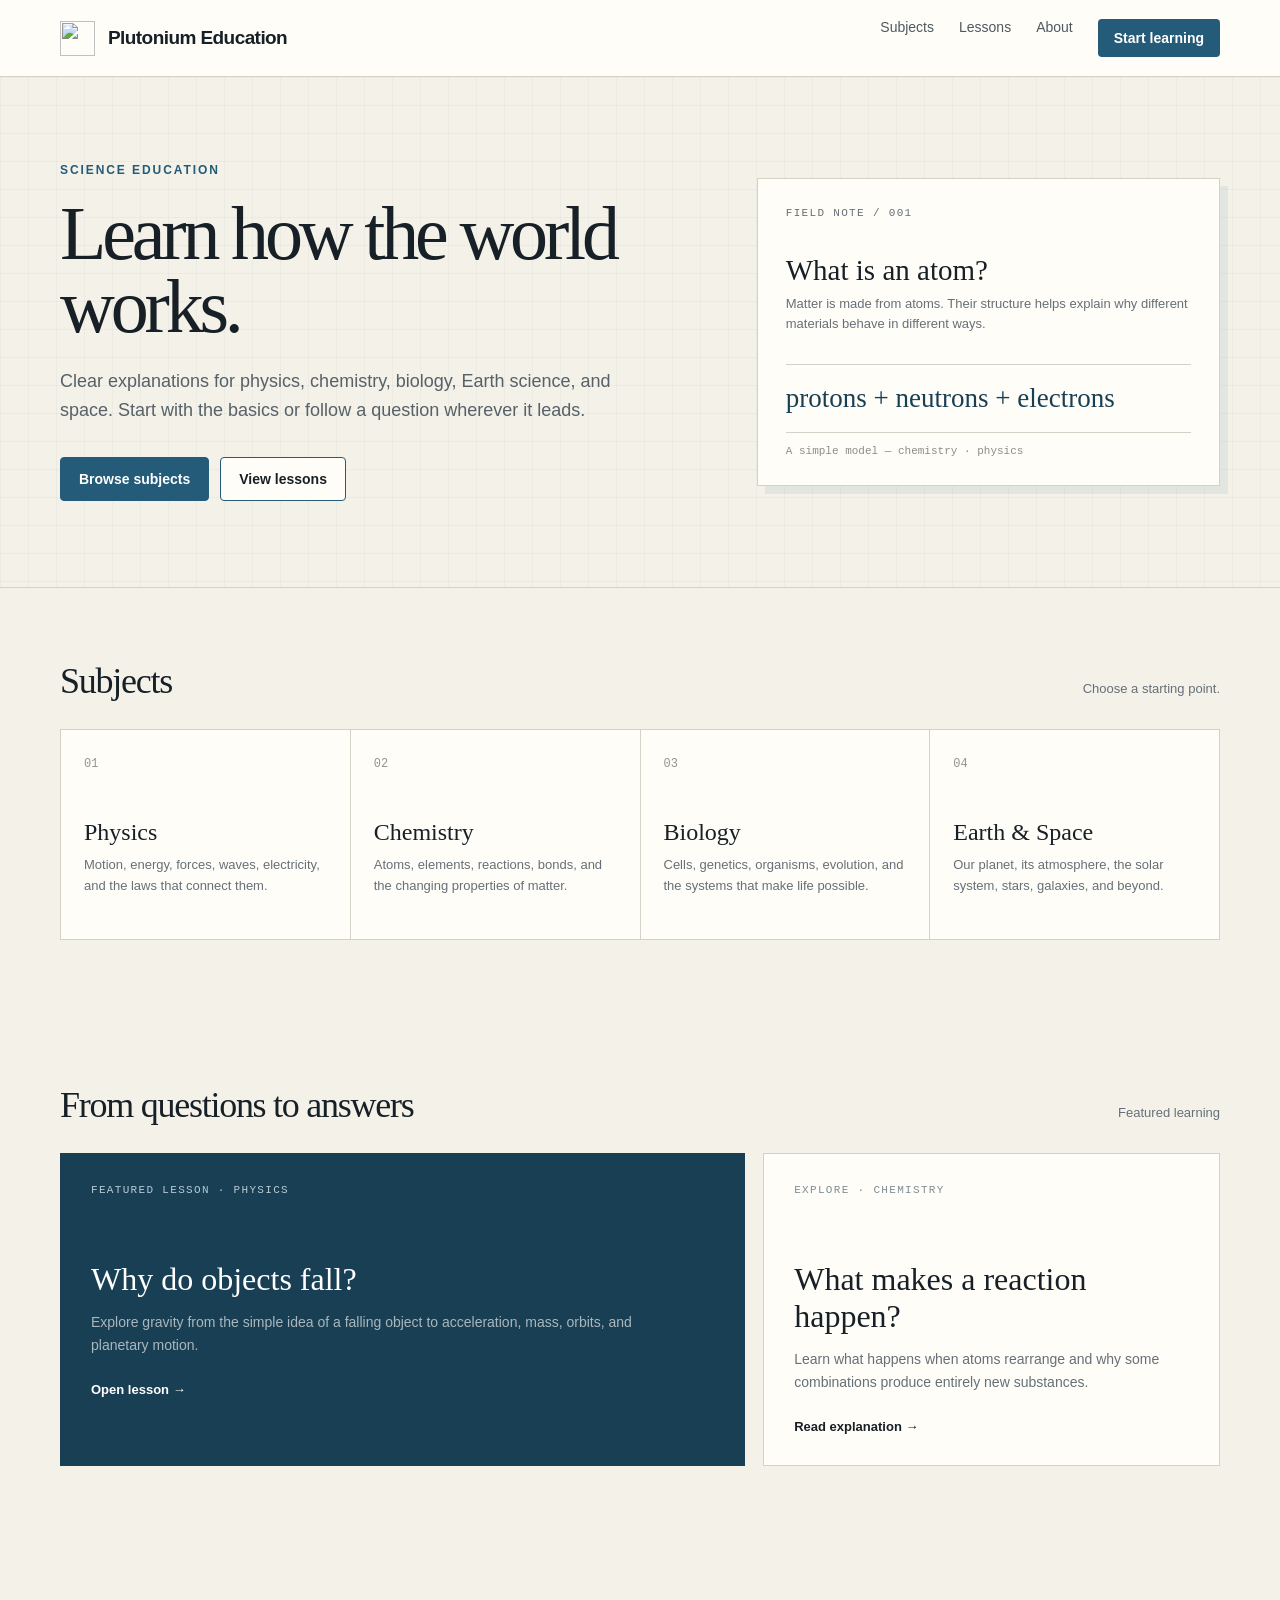
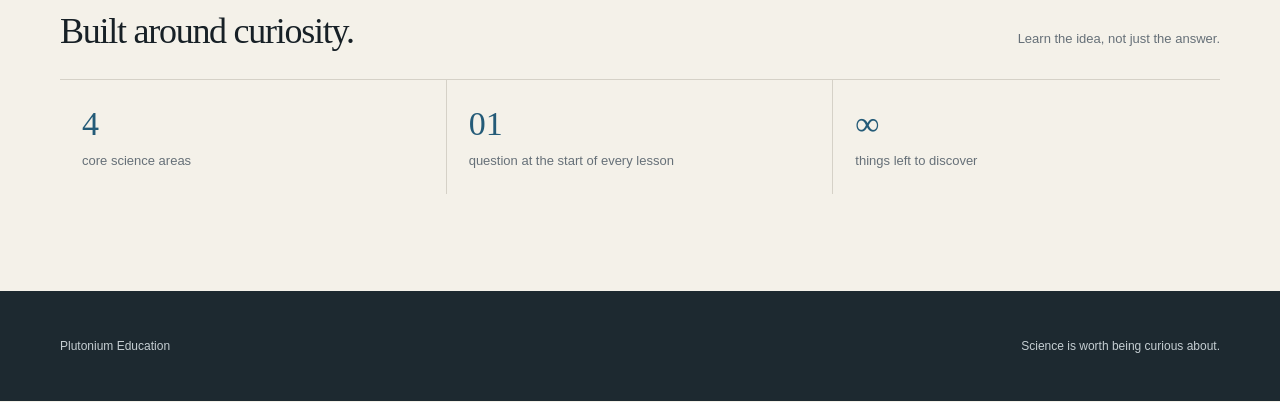
==== index.html @ 01892b34 "Update index.html" ====
<!doctype html>
<!-- PLUTONIUM EDUCATION!-->
<html lang="en">
<head>
<meta charset="utf-8">
<meta name="viewport" content="width=device-width,initial-scale=1">
<title>Plutonium Education</title>
<style>
  :root{
    --paper:#f4f1e9;
    --ink:#172026;
    --muted:#667078;
    --blue:#245b78;
    --blue-dark:#193f55;
    --line:#d5d1c7;
    --white:#fffdf8;
    --yellow:#e7c85d;
  }

  *{box-sizing:border-box}
  html{scroll-behavior:smooth}
  body{
    margin:0;
    color:var(--ink);
    background:var(--paper);
    font-family:Arial,Helvetica,sans-serif;
  }

  a{color:inherit;text-decoration:none}

  .wrap{width:min(1160px,calc(100% - 48px));margin:auto}

  header{
    background:var(--white);
    border-bottom:1px solid var(--line);
  }

  .top{
    min-height:76px;
    display:flex;
    align-items:center;
    justify-content:space-between;
    gap:30px;
  }

  .brand{
    display:flex;
    align-items:center;
    gap:13px;
    font-weight:800;
    letter-spacing:-.03em;
    font-size:19px;
  }

  .brand-symbol{
    width:35px;
    height:35px;
    object-fit:contain;
    display:block;
  }

  nav{display:flex;gap:25px;font-size:14px;color:#4e5960}
  nav a:hover{color:var(--blue)}

  .start{
    background:var(--blue);
    color:white;
    padding:11px 16px;
    border-radius:4px;
    font-weight:700;
  }

  .hero{
    border-bottom:1px solid var(--line);
    background:
      linear-gradient(rgba(36,91,120,.045) 1px,transparent 1px),
      linear-gradient(90deg,rgba(36,91,120,.045) 1px,transparent 1px),
      var(--paper);
    background-size:28px 28px;
  }

  .hero-inner{
    min-height:510px;
    display:grid;
    grid-template-columns:1.15fr .85fr;
    align-items:center;
    gap:70px;
  }

  .kicker{
    color:var(--blue);
    font-size:12px;
    font-weight:800;
    letter-spacing:.16em;
    text-transform:uppercase;
    margin-bottom:20px;
  }

  h1{
    margin:0;
    max-width:700px;
    font-family:Georgia,"Times New Roman",serif;
    font-size:clamp(48px,6vw,76px);
    line-height:.96;
    letter-spacing:-.055em;
    font-weight:500;
  }

  .hero-copy{
    margin:24px 0 0;
    max-width:600px;
    color:#566168;
    font-size:18px;
    line-height:1.65;
  }

  .hero-links{display:flex;gap:11px;margin-top:31px;flex-wrap:wrap}

  .btn{
    display:inline-block;
    padding:13px 18px;
    border:1px solid var(--blue);
    border-radius:4px;
    font-size:14px;
    font-weight:700;
  }

  .btn.primary{background:var(--blue);color:#fff}
  .btn.secondary{background:var(--white)}

  .diagram{
    background:var(--white);
    border:1px solid var(--line);
    padding:28px;
    position:relative;
    box-shadow:8px 8px 0 rgba(36,91,120,.08);
  }

  .diagram-label{
    color:var(--muted);
    font:11px monospace;
    text-transform:uppercase;
    letter-spacing:.12em;
  }

  .diagram h2{
    font-family:Georgia,"Times New Roman",serif;
    font-size:29px;
    font-weight:500;
    margin:35px 0 7px;
  }

  .diagram p{color:var(--muted);font-size:13px;line-height:1.55;margin:0}

  .formula{
    margin-top:30px;
    padding:18px 0;
    border-top:1px solid var(--line);
    border-bottom:1px solid var(--line);
    font-family:Georgia,serif;
    font-size:27px;
    color:var(--blue-dark);
  }

  .caption{
    margin-top:12px;
    color:#8a8d89;
    font:11px monospace;
  }

  section{padding:72px 0}

  .section-title{
    display:flex;
    justify-content:space-between;
    align-items:baseline;
    gap:25px;
    margin-bottom:27px;
  }

  h2.section-heading{
    margin:0;
    font-family:Georgia,"Times New Roman",serif;
    font-size:36px;
    font-weight:500;
    letter-spacing:-.035em;
  }

  .section-note{color:var(--muted);font-size:13px}

  .subjects{
    display:grid;
    grid-template-columns:repeat(4,1fr);
    border-top:1px solid var(--line);
    border-left:1px solid var(--line);
  }

  .subject{
    min-height:210px;
    padding:23px;
    background:var(--white);
    border-right:1px solid var(--line);
    border-bottom:1px solid var(--line);
    transition:background .15s,transform .15s;
  }

  .subject:hover{
    background:#fff;
    transform:translateY(-2px);
  }

  .number{
    color:#92958e;
    font:12px monospace;
  }

  .subject h3{
    margin:48px 0 9px;
    font-family:Georgia,"Times New Roman",serif;
    font-size:24px;
    font-weight:500;
  }

  .subject p{
    margin:0;
    color:var(--muted);
    font-size:13px;
    line-height:1.6;
  }

  .lesson-grid{
    display:grid;
    grid-template-columns:1.5fr 1fr;
    gap:18px;
  }

  .lesson{
    min-height:300px;
    padding:30px;
    border:1px solid var(--line);
    background:var(--white);
  }

  .lesson.featured{
    color:white;
    background:var(--blue-dark);
    border-color:var(--blue-dark);
  }

  .lesson .label{
    font:11px monospace;
    text-transform:uppercase;
    letter-spacing:.12em;
    color:#7f8c93;
  }

  .featured .label{color:#b7cbd5}

  .lesson h3{
    margin:65px 0 13px;
    font-family:Georgia,"Times New Roman",serif;
    font-size:32px;
    font-weight:500;
  }

  .lesson p{
    max-width:570px;
    margin:0;
    line-height:1.65;
    font-size:14px;
    color:#aab7bd;
  }

  .lesson:not(.featured) p{color:var(--muted)}

  .arrow{
    display:inline-block;
    margin-top:25px;
    font-size:13px;
    font-weight:700;
  }

  .facts{
    display:grid;
    grid-template-columns:repeat(3,1fr);
    border-top:1px solid var(--line);
  }

  .fact{
    padding:25px 22px;
    border-right:1px solid var(--line);
  }

  .fact:last-child{border-right:0}

  .fact strong{
    display:block;
    font-family:Georgia,serif;
    font-size:34px;
    font-weight:500;
    color:var(--blue);
    margin-bottom:8px;
  }

  .fact span{color:var(--muted);font-size:13px}

  footer{
    margin-top:25px;
    background:#1d2930;
    color:#c5ced2;
  }

  .footer{
    min-height:110px;
    display:flex;
    align-items:center;
    justify-content:space-between;
    gap:25px;
    font-size:12px;
  }

  @media(max-width:850px){
    .hero-inner,.lesson-grid{grid-template-columns:1fr}
    .hero-inner{padding:65px 0}
    .subjects{grid-template-columns:repeat(2,1fr)}
    .diagram{max-width:600px}
  }

  @media(max-width:580px){
    .wrap{width:min(100% - 28px,1160px)}
    nav{display:none}
    h1{font-size:48px}
    .subjects{grid-template-columns:1fr}
    .facts{grid-template-columns:1fr}
    .fact{border-right:0;border-bottom:1px solid var(--line)}
    .fact:last-child{border-bottom:0}
    section{padding:55px 0}
    .section-title{display:block}
    .section-note{display:block;margin-top:8px}
  }
</style>
</head>

<body>
<header>
  <div class="wrap top">
    <a class="brand" href="#">
      <img class="brand-symbol" src="/img/favicon.png" alt="">
      <span>Plutonium Education</span>
    </a>
    <nav>
      <a href="#subjects">Subjects</a>
      <a href="#lessons">Lessons</a>
      <a href="#about">About</a>
      <a class="start" href="#subjects">Start learning</a>
    </nav>
  </div>
</header>

<main>
  <div class="hero">
    <div class="wrap hero-inner">
      <div>
        <div class="kicker">Science education</div>
        <h1>Learn how the world works.</h1>
        <p class="hero-copy">
          Clear explanations for physics, chemistry, biology, Earth science,
          and space. Start with the basics or follow a question wherever it leads.
        </p>
        <div class="hero-links">
          <a class="btn primary" href="#subjects">Browse subjects</a>
          <a class="btn secondary" href="#lessons">View lessons</a>
        </div>
      </div>

      <aside class="diagram">
        <div class="diagram-label">Field note / 001</div>
        <h2>What is an atom?</h2>
        <p>
          Matter is made from atoms. Their structure helps explain why
          different materials behave in different ways.
        </p>
        <div class="formula">protons + neutrons + electrons</div>
        <div class="caption">A simple model — chemistry · physics</div>
      </aside>
    </div>
  </div>

  <section id="subjects">
    <div class="wrap">
      <div class="section-title">
        <h2 class="section-heading">Subjects</h2>
        <span class="section-note">Choose a starting point.</span>
      </div>

      <div class="subjects">
        <a class="subject" href="#">
          <span class="number">01</span>
          <h3>Physics</h3>
          <p>Motion, energy, forces, waves, electricity, and the laws that connect them.</p>
        </a>
        <a class="subject" href="#">
          <span class="number">02</span>
          <h3>Chemistry</h3>
          <p>Atoms, elements, reactions, bonds, and the changing properties of matter.</p>
        </a>
        <a class="subject" href="#">
          <span class="number">03</span>
          <h3>Biology</h3>
          <p>Cells, genetics, organisms, evolution, and the systems that make life possible.</p>
        </a>
        <a class="subject" href="#">
          <span class="number">04</span>
          <h3>Earth & Space</h3>
          <p>Our planet, its atmosphere, the solar system, stars, galaxies, and beyond.</p>
        </a>
      </div>
    </div>
  </section>

  <section id="lessons">
    <div class="wrap">
      <div class="section-title">
        <h2 class="section-heading">From questions to answers</h2>
        <span class="section-note">Featured learning</span>
      </div>

      <div class="lesson-grid">
        <article class="lesson featured">
          <div class="label">Featured lesson · Physics</div>
          <h3>Why do objects fall?</h3>
          <p>
            Explore gravity from the simple idea of a falling object
            to acceleration, mass, orbits, and planetary motion.
          </p>
          <span class="arrow">Open lesson →</span>
        </article>

        <article class="lesson">
          <div class="label">Explore · Chemistry</div>
          <h3>What makes a reaction happen?</h3>
          <p>
            Learn what happens when atoms rearrange and why some
            combinations produce entirely new substances.
          </p>
          <span class="arrow">Read explanation →</span>
        </article>
      </div>
    </div>
  </section>

  <section id="about">
    <div class="wrap">
      <div class="section-title">
        <h2 class="section-heading">Built around curiosity.</h2>
        <span class="section-note">Learn the idea, not just the answer.</span>
      </div>

      <div class="facts">
        <div class="fact"><strong>4</strong><span>core science areas</span></div>
        <div class="fact"><strong>01</strong><span>question at the start of every lesson</span></div>
        <div class="fact"><strong>∞</strong><span>things left to discover</span></div>
      </div>
    </div>
  </section>
</main>

<footer>
  <div class="wrap footer">
    <span>Plutonium Education</span>
    <span>Science is worth being curious about.</span>
  </div>
</footer>
</body>
</html>
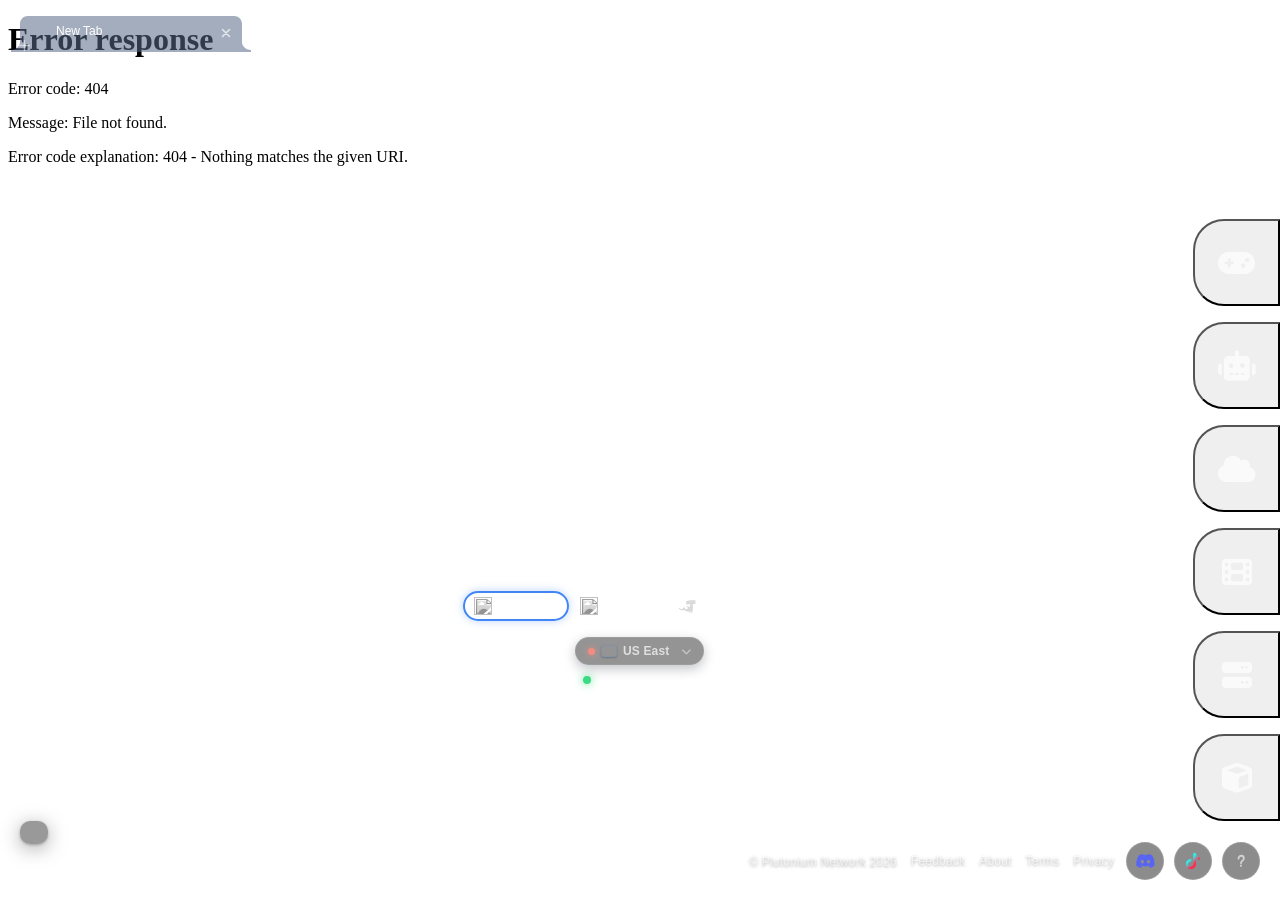
==== commit a559f1dc: "a" ====
--- a/index.html
+++ b/index.html
@@ -1,475 +1,467 @@
-<!doctype html>
-<!-- PLUTONIUM EDUCATION!-->
+<!DOCTYPE html>
 <html lang="en">
 <head>
+<meta name="plu-build" content="9">
+<meta name="plu-presence" content="https://admin.plutoniumnet.work">
 <meta charset="utf-8">
-<meta name="viewport" content="width=device-width,initial-scale=1">
-<title>Plutonium Education</title>
-<style>
-  :root{
-    --paper:#f4f1e9;
-    --ink:#172026;
-    --muted:#667078;
-    --blue:#245b78;
-    --blue-dark:#193f55;
-    --line:#d5d1c7;
-    --white:#fffdf8;
-    --yellow:#e7c85d;
-  }
-
-  *{box-sizing:border-box}
-  html{scroll-behavior:smooth}
-  body{
-    margin:0;
-    color:var(--ink);
-    background:var(--paper);
-    font-family:Arial,Helvetica,sans-serif;
-  }
-
-  a{color:inherit;text-decoration:none}
-
-  .wrap{width:min(1160px,calc(100% - 48px));margin:auto}
-
-  header{
-    background:var(--white);
-    border-bottom:1px solid var(--line);
-  }
-
-  .top{
-    min-height:76px;
-    display:flex;
-    align-items:center;
-    justify-content:space-between;
-    gap:30px;
-  }
-
-  .brand{
-    display:flex;
-    align-items:center;
-    gap:13px;
-    font-weight:800;
-    letter-spacing:-.03em;
-    font-size:19px;
-  }
-
-  .brand-symbol{
-    width:35px;
-    height:35px;
-    object-fit:contain;
-    display:block;
-  }
-
-  nav{display:flex;gap:25px;font-size:14px;color:#4e5960}
-  nav a:hover{color:var(--blue)}
-
-  .start{
-    background:var(--blue);
-    color:white;
-    padding:11px 16px;
-    border-radius:4px;
-    font-weight:700;
-  }
-
-  .hero{
-    border-bottom:1px solid var(--line);
-    background:
-      linear-gradient(rgba(36,91,120,.045) 1px,transparent 1px),
-      linear-gradient(90deg,rgba(36,91,120,.045) 1px,transparent 1px),
-      var(--paper);
-    background-size:28px 28px;
-  }
-
-  .hero-inner{
-    min-height:510px;
-    display:grid;
-    grid-template-columns:1.15fr .85fr;
-    align-items:center;
-    gap:70px;
-  }
-
-  .kicker{
-    color:var(--blue);
-    font-size:12px;
-    font-weight:800;
-    letter-spacing:.16em;
-    text-transform:uppercase;
-    margin-bottom:20px;
-  }
-
-  h1{
-    margin:0;
-    max-width:700px;
-    font-family:Georgia,"Times New Roman",serif;
-    font-size:clamp(48px,6vw,76px);
-    line-height:.96;
-    letter-spacing:-.055em;
-    font-weight:500;
-  }
-
-  .hero-copy{
-    margin:24px 0 0;
-    max-width:600px;
-    color:#566168;
-    font-size:18px;
-    line-height:1.65;
-  }
-
-  .hero-links{display:flex;gap:11px;margin-top:31px;flex-wrap:wrap}
-
-  .btn{
-    display:inline-block;
-    padding:13px 18px;
-    border:1px solid var(--blue);
-    border-radius:4px;
-    font-size:14px;
-    font-weight:700;
-  }
-
-  .btn.primary{background:var(--blue);color:#fff}
-  .btn.secondary{background:var(--white)}
-
-  .diagram{
-    background:var(--white);
-    border:1px solid var(--line);
-    padding:28px;
-    position:relative;
-    box-shadow:8px 8px 0 rgba(36,91,120,.08);
-  }
-
-  .diagram-label{
-    color:var(--muted);
-    font:11px monospace;
-    text-transform:uppercase;
-    letter-spacing:.12em;
-  }
-
-  .diagram h2{
-    font-family:Georgia,"Times New Roman",serif;
-    font-size:29px;
-    font-weight:500;
-    margin:35px 0 7px;
-  }
-
-  .diagram p{color:var(--muted);font-size:13px;line-height:1.55;margin:0}
-
-  .formula{
-    margin-top:30px;
-    padding:18px 0;
-    border-top:1px solid var(--line);
-    border-bottom:1px solid var(--line);
-    font-family:Georgia,serif;
-    font-size:27px;
-    color:var(--blue-dark);
-  }
-
-  .caption{
-    margin-top:12px;
-    color:#8a8d89;
-    font:11px monospace;
-  }
-
-  section{padding:72px 0}
-
-  .section-title{
-    display:flex;
-    justify-content:space-between;
-    align-items:baseline;
-    gap:25px;
-    margin-bottom:27px;
-  }
-
-  h2.section-heading{
-    margin:0;
-    font-family:Georgia,"Times New Roman",serif;
-    font-size:36px;
-    font-weight:500;
-    letter-spacing:-.035em;
-  }
-
-  .section-note{color:var(--muted);font-size:13px}
-
-  .subjects{
-    display:grid;
-    grid-template-columns:repeat(4,1fr);
-    border-top:1px solid var(--line);
-    border-left:1px solid var(--line);
-  }
-
-  .subject{
-    min-height:210px;
-    padding:23px;
-    background:var(--white);
-    border-right:1px solid var(--line);
-    border-bottom:1px solid var(--line);
-    transition:background .15s,transform .15s;
-  }
-
-  .subject:hover{
-    background:#fff;
-    transform:translateY(-2px);
-  }
-
-  .number{
-    color:#92958e;
-    font:12px monospace;
-  }
-
-  .subject h3{
-    margin:48px 0 9px;
-    font-family:Georgia,"Times New Roman",serif;
-    font-size:24px;
-    font-weight:500;
-  }
-
-  .subject p{
-    margin:0;
-    color:var(--muted);
-    font-size:13px;
-    line-height:1.6;
-  }
-
-  .lesson-grid{
-    display:grid;
-    grid-template-columns:1.5fr 1fr;
-    gap:18px;
-  }
-
-  .lesson{
-    min-height:300px;
-    padding:30px;
-    border:1px solid var(--line);
-    background:var(--white);
-  }
-
-  .lesson.featured{
-    color:white;
-    background:var(--blue-dark);
-    border-color:var(--blue-dark);
-  }
-
-  .lesson .label{
-    font:11px monospace;
-    text-transform:uppercase;
-    letter-spacing:.12em;
-    color:#7f8c93;
-  }
-
-  .featured .label{color:#b7cbd5}
-
-  .lesson h3{
-    margin:65px 0 13px;
-    font-family:Georgia,"Times New Roman",serif;
-    font-size:32px;
-    font-weight:500;
-  }
-
-  .lesson p{
-    max-width:570px;
-    margin:0;
-    line-height:1.65;
-    font-size:14px;
-    color:#aab7bd;
-  }
-
-  .lesson:not(.featured) p{color:var(--muted)}
-
-  .arrow{
-    display:inline-block;
-    margin-top:25px;
-    font-size:13px;
-    font-weight:700;
-  }
-
-  .facts{
-    display:grid;
-    grid-template-columns:repeat(3,1fr);
-    border-top:1px solid var(--line);
-  }
-
-  .fact{
-    padding:25px 22px;
-    border-right:1px solid var(--line);
-  }
-
-  .fact:last-child{border-right:0}
-
-  .fact strong{
-    display:block;
-    font-family:Georgia,serif;
-    font-size:34px;
-    font-weight:500;
-    color:var(--blue);
-    margin-bottom:8px;
-  }
-
-  .fact span{color:var(--muted);font-size:13px}
-
-  footer{
-    margin-top:25px;
-    background:#1d2930;
-    color:#c5ced2;
-  }
-
-  .footer{
-    min-height:110px;
-    display:flex;
-    align-items:center;
-    justify-content:space-between;
-    gap:25px;
-    font-size:12px;
-  }
-
-  @media(max-width:850px){
-    .hero-inner,.lesson-grid{grid-template-columns:1fr}
-    .hero-inner{padding:65px 0}
-    .subjects{grid-template-columns:repeat(2,1fr)}
-    .diagram{max-width:600px}
-  }
-
-  @media(max-width:580px){
-    .wrap{width:min(100% - 28px,1160px)}
-    nav{display:none}
-    h1{font-size:48px}
-    .subjects{grid-template-columns:1fr}
-    .facts{grid-template-columns:1fr}
-    .fact{border-right:0;border-bottom:1px solid var(--line)}
-    .fact:last-child{border-bottom:0}
-    section{padding:55px 0}
-    .section-title{display:block}
-    .section-note{display:block;margin-top:8px}
-  }
-</style>
+<meta name="viewport" content="width=device-width, initial-scale=1, viewport-fit=cover">
+<title>Plutonium Network</title>
+<meta name="description" content="Plutonium Network: a full browser-style web platform with a built-in secure browsing, games, cloud gaming, streaming, VMs and the Stelena AI assistant.">
+<meta name="theme-color" content="#e8175d">
+<meta name="mobile-web-app-capable" content="yes">
+<meta name="apple-mobile-web-app-capable" content="yes">
+<meta name="apple-mobile-web-app-status-bar-style" content="black-translucent">
+<meta name="apple-mobile-web-app-title" content="Plutonium">
+<link rel="manifest" href="/manifest.json">
+<meta property="og:title" content="Plutonium Network">
+<meta property="og:type" content="website">
+<meta property="og:url" content="https://plutoniumnet.work/">
+<meta property="og:description" content="A full browser-style web platform: built-in secure browsing, games, cloud gaming, streaming, VMs and Stelena AI, all in one place.">
+<meta property="og:image" content="https://plutoniumnet.work/img/brand-logo.png">
+<meta property="og:image:width" content="1024">
+<meta property="og:image:height" content="1024">
+<meta property="og:image:alt" content="Plutonium Network logo">
+<meta property="og:site_name" content="Plutonium Network">
+<meta name="twitter:card" content="summary_large_image">
+<meta name="twitter:title" content="Plutonium Network">
+<meta name="twitter:description" content="A full browser-style web platform: built-in secure browsing, games, cloud gaming, streaming, VMs and Stelena AI, all in one place.">
+<meta name="twitter:image" content="https://plutoniumnet.work/img/brand-logo.png">
+<link rel="preconnect" href="https://cdnjs.cloudflare.com" crossorigin>
+<link rel="preconnect" href="https://unpkg.com" crossorigin>
+<link rel="preconnect" href="https://accounting.cdn.plutoniumnet.work" crossorigin>
+<link rel="preconnect" href="https://wisp-us-east.plutoniumnet.work" crossorigin>
+<link rel="preconnect" href="https://wisp-us-west.plutoniumnet.work" crossorigin>
+<link rel="preconnect" href="https://wisp-europe.plutoniumnet.work" crossorigin>
+<link rel="preconnect" href="https://wisp-asia.plutoniumnet.work" crossorigin>
+<link rel="stylesheet" href="https://cdnjs.cloudflare.com/ajax/libs/font-awesome/6.5.0/css/all.min.css">
+<link rel="shortcut icon" id="app-favicon" href="img/favicon.png" type="image/x-icon">
+<link rel="apple-touch-icon" href="/img/apple-touch-icon.png">
+<link rel="stylesheet" href="css/style.css?v=51">
+<link rel="stylesheet" href="css/option-wheel.css?v=2">
+<link rel="stylesheet" href="css/glass.css?v=3">
+<link rel="stylesheet" href="css/plu-tokens.css">
+<link rel="stylesheet" href="css/workspace.css">
+<link rel="stylesheet" href="css/history.css?v=3">
+<link rel="stylesheet" href="css/mobile.css?v=1">
+<script src="https://cdnjs.cloudflare.com/ajax/libs/marked/9.1.6/marked.min.js"></script>
+<script src="js/pwa.js" defer></script>
+<script src="js/global-config.js"></script>
+<script src="js/mobile-mode.js?v=1"></script>
+<script src="js/version.js?v=9" defer></script>
 </head>
-
 <body>
-<header>
-  <div class="wrap top">
-    <a class="brand" href="#">
-      <img class="brand-symbol" src="/img/favicon.png" alt="">
-      <span>Plutonium Education</span>
-    </a>
-    <nav>
-      <a href="#subjects">Subjects</a>
-      <a href="#lessons">Lessons</a>
-      <a href="#about">About</a>
-      <a class="start" href="#subjects">Start learning</a>
-    </nav>
-  </div>
-</header>
-
-<main>
-  <div class="hero">
-    <div class="wrap hero-inner">
-      <div>
-        <div class="kicker">Science education</div>
-        <h1>Learn how the world works.</h1>
-        <p class="hero-copy">
-          Clear explanations for physics, chemistry, biology, Earth science,
-          and space. Start with the basics or follow a question wherever it leads.
-        </p>
-        <div class="hero-links">
-          <a class="btn primary" href="#subjects">Browse subjects</a>
-          <a class="btn secondary" href="#lessons">View lessons</a>
-        </div>
-      </div>
-
-      <aside class="diagram">
-        <div class="diagram-label">Field note / 001</div>
-        <h2>What is an atom?</h2>
-        <p>
-          Matter is made from atoms. Their structure helps explain why
-          different materials behave in different ways.
-        </p>
-        <div class="formula">protons + neutrons + electrons</div>
-        <div class="caption">A simple model — chemistry · physics</div>
-      </aside>
-    </div>
-  </div>
-
-  <section id="subjects">
-    <div class="wrap">
-      <div class="section-title">
-        <h2 class="section-heading">Subjects</h2>
-        <span class="section-note">Choose a starting point.</span>
-      </div>
-
-      <div class="subjects">
-        <a class="subject" href="#">
-          <span class="number">01</span>
-          <h3>Physics</h3>
-          <p>Motion, energy, forces, waves, electricity, and the laws that connect them.</p>
-        </a>
-        <a class="subject" href="#">
-          <span class="number">02</span>
-          <h3>Chemistry</h3>
-          <p>Atoms, elements, reactions, bonds, and the changing properties of matter.</p>
-        </a>
-        <a class="subject" href="#">
-          <span class="number">03</span>
-          <h3>Biology</h3>
-          <p>Cells, genetics, organisms, evolution, and the systems that make life possible.</p>
-        </a>
-        <a class="subject" href="#">
-          <span class="number">04</span>
-          <h3>Earth & Space</h3>
-          <p>Our planet, its atmosphere, the solar system, stars, galaxies, and beyond.</p>
-        </a>
-      </div>
-    </div>
-  </section>
-
-  <section id="lessons">
-    <div class="wrap">
-      <div class="section-title">
-        <h2 class="section-heading">From questions to answers</h2>
-        <span class="section-note">Featured learning</span>
-      </div>
-
-      <div class="lesson-grid">
-        <article class="lesson featured">
-          <div class="label">Featured lesson · Physics</div>
-          <h3>Why do objects fall?</h3>
-          <p>
-            Explore gravity from the simple idea of a falling object
-            to acceleration, mass, orbits, and planetary motion.
-          </p>
-          <span class="arrow">Open lesson →</span>
-        </article>
-
-        <article class="lesson">
-          <div class="label">Explore · Chemistry</div>
-          <h3>What makes a reaction happen?</h3>
-          <p>
-            Learn what happens when atoms rearrange and why some
-            combinations produce entirely new substances.
-          </p>
-          <span class="arrow">Read explanation →</span>
-        </article>
-      </div>
-    </div>
-  </section>
-
-  <section id="about">
-    <div class="wrap">
-      <div class="section-title">
-        <h2 class="section-heading">Built around curiosity.</h2>
-        <span class="section-note">Learn the idea, not just the answer.</span>
-      </div>
-
-      <div class="facts">
-        <div class="fact"><strong>4</strong><span>core science areas</span></div>
-        <div class="fact"><strong>01</strong><span>question at the start of every lesson</span></div>
-        <div class="fact"><strong>∞</strong><span>things left to discover</span></div>
-      </div>
-    </div>
-  </section>
-</main>
-
-<footer>
-  <div class="wrap footer">
-    <span>Plutonium Education</span>
-    <span>Science is worth being curious about.</span>
-  </div>
-</footer>
+<div class="bg-container" style="position:fixed;top:0;left:0;width:100vw;height:100vh;overflow:hidden;z-index:-1;">
+  <iframe id="browser-bg-frame" src="bg-default.html" style="width:100%;height:100%;border:none;"></iframe>
+</div>
+
+<div class="browser">
+
+  <div class="chrome glass">
+  <div class="titlebar">
+    <div class="chrome-tabs" style="--tab-content-margin:9px" id="tabs-el">
+      <div class="chrome-tabs-content">
+        <div class="chrome-tab" active data-url="newtab" data-title="New Tab">
+          <div class="chrome-tab-dividers"></div>
+          <div class="chrome-tab-background">
+            <svg version="1.1" xmlns="http://www.w3.org/2000/svg"><defs><symbol id="chrome-tab-geometry-left" viewBox="0 0 214 36"><path d="M17 0h197v36H0v-2c4.5 0 9-3.5 9-8V8c0-4.5 3.5-8 8-8z"/></symbol><symbol id="chrome-tab-geometry-right" viewBox="0 0 214 36"><use xlink:href="#chrome-tab-geometry-left"/></symbol><symbol id="chrome-tab-geometry-left-inactive" viewBox="0 0 214 36"><path d="M17 0h197v32H17c-4.5 0-8-3.5-8-8V8c0-4.5 3.5-8 8-8z"/></symbol><symbol id="chrome-tab-geometry-right-inactive" viewBox="0 0 214 36"><use xlink:href="#chrome-tab-geometry-left-inactive"/></symbol><clipPath id="crop"><rect class="mask" width="100%" height="100%" x="0"/></clipPath></defs><g class="tab-active-svg"><svg width="50%" height="100%"><use xlink:href="#chrome-tab-geometry-left" width="214" height="36" class="chrome-tab-geometry"/></svg><g transform="scale(-1,1)"><svg width="50%" height="100%" x="-100%" y="0"><use xlink:href="#chrome-tab-geometry-right" width="214" height="36" class="chrome-tab-geometry"/></svg></g></g><g class="tab-inactive-svg"><svg width="50%" height="100%"><use xlink:href="#chrome-tab-geometry-left-inactive" width="214" height="36" class="chrome-tab-geometry"/></svg><g transform="scale(-1,1)"><svg width="50%" height="100%" x="-100%" y="0"><use xlink:href="#chrome-tab-geometry-right-inactive" width="214" height="36" class="chrome-tab-geometry"/></svg></g></g></svg>
+          </div>
+          <div class="chrome-tab-content">
+            <div class="chrome-tab-favicon" id="newtab-tab-favicon" style="background-image:url('img/favicon.png')"></div>
+            <div class="chrome-tab-title">New Tab</div>
+            <div class="chrome-tab-drag-handle"></div>
+            <div class="chrome-tab-close"></div>
+          </div>
+        </div>
+        <button class="newtab-btn chrome-tabs-newtab-btn" id="newtab-btn" title="New tab" aria-label="New tab"><svg class="newtab-icon" viewBox="0 0 18 18" xmlns="http://www.w3.org/2000/svg"><line x1="9" y1="2" x2="9" y2="16" stroke="currentColor" stroke-width="2" stroke-linecap="round"/><line x1="2" y1="9" x2="16" y2="9" stroke="currentColor" stroke-width="2" stroke-linecap="round"/></svg></button>
+      </div>
+      <div class="chrome-tabs-bottom-bar"></div>
+    </div>
+    <div class="titlebar-spacer"></div>
+  </div>
+
+  <div class="toolbar">
+    <button class="nav-btn" id="btn-back" disabled><i class="fa-solid fa-arrow-left"></i></button>
+    <button class="nav-btn" id="btn-forward" disabled><i class="fa-solid fa-arrow-right"></i></button>
+    <button class="nav-btn" id="btn-refresh"><i class="fa-solid fa-rotate-right"></i></button>
+    <button class="nav-btn" id="btn-home"><i class="fa-solid fa-house"></i></button>
+    <div class="address-bar-wrap glass">
+      <button class="lock-icon-btn" id="lock-icon-btn" type="button" aria-label="Connection info">
+        <i class="fa-solid fa-circle-info lock-icon" id="lock-icon"></i>
+      </button>
+      <input type="text" id="url-input" name="url" placeholder="Search or enter url." spellcheck="false" autocorrect="off" autocapitalize="off" autocomplete="url">
+      <button class="net-info-btn" id="addr-net-info-btn" type="button" title="What is this?" aria-label="Networking info" style="display:none">
+        <i class="fa-solid fa-circle-info"></i>
+      </button>
+      <button class="bookmark-star-btn" id="btn-bookmark-star" title="Bookmark this page" aria-label="Bookmark this page" style="display:none">
+        <i class="fa-regular fa-star"></i>
+      </button>
+      <div class="connection-popup glass" id="connection-popup" hidden>
+        <div class="connection-popup-title" id="connection-popup-title">Connection</div>
+        <div class="connection-popup-desc" id="connection-popup-desc"></div>
+      </div>
+    </div>
+    <div class="toolbar-right">
+      <button class="nav-btn" id="btn-history" title="History" aria-label="History"><i class="fa-solid fa-clock-rotate-left"></i></button>
+      <div class="customize-wrap" id="customize-wrap">
+        <button class="nav-btn" id="btn-customize" title="Customize" aria-label="Customize" aria-haspopup="true" aria-expanded="false"><i class="fa-solid fa-paintbrush"></i></button>
+      </div>
+      <button class="nav-btn" id="btn-about" title="About" aria-label="About"><i class="fa-solid fa-circle-info"></i></button>
+      <button class="nav-btn" id="btn-user-page" title="Account" aria-label="Account"><i class="fa-solid fa-user"></i></button>
+      <div class="waffle-wrap" id="waffle-wrap">
+        <button class="nav-btn" id="btn-waffle" title="Apps" aria-label="Apps" aria-haspopup="true" aria-expanded="false"><i class="fa-solid fa-bars"></i></button>
+      </div>
+    </div>
+  </div>
+  </div>
+
+  <div class="bookmarks-bar glass" id="bookmarks-bar"></div>
+
+  <div class="content-area">
+    <div class="new-tab-page" id="new-tab-page">
+
+    <div class="home-acct-panel" id="home-acct-panel">
+      <div class="acct-welcome">
+        <div class="acct-avatar acct-avatar--welcome" id="home-acct-avatar" hidden aria-hidden="true"><i class="fa-solid fa-user"></i></div>
+        <h2 class="acct-signin-title" id="home-acct-signin-text" hidden>Welcome to<br>Plutonium Network</h2>
+      </div>
+      <div class="acct-signin-sub" id="home-acct-signin-sub" hidden>Sign in to sync your bookmarks, pins and settings across devices.</div>
+      <button class="acct-signin-cta" id="home-acct-signin-cta" type="button" hidden><span>Sign in</span><i class="fa-solid fa-arrow-right"></i></button>
+      <div class="acct-signed" id="home-acct-signed" hidden>
+        <div class="acct-sync" id="home-acct-sync">
+          <span class="acct-sync__dot" id="home-acct-sync-dot"></span>
+          <span class="acct-sync__text" id="home-acct-sync-text"></span>
+        </div>
+        <div class="acct-recent" id="home-acct-recent" hidden>
+          <div class="acct-recent__label">Continue From Where You Left Off</div>
+        </div>
+        <button class="acct-signout" id="home-acct-signout" type="button"><i class="fa-solid fa-arrow-right-from-bracket"></i>Sign out</button>
+      </div>
+    </div>
+
+<div class="logo" id="logo" role="img" aria-label="Plutonium"></div>
+
+<div class="search-box glass">
+  <i class="fa-solid fa-magnifying-glass"></i>
+  <input  type="text"  id="newtab-search"  name="plu-newtab-query"  placeholder="Search the web, enter a url, or use / commands." autocomplete="off"  autocorrect="off" autocapitalize="off"  spellcheck="false"  data-form-type="other" data-lpignore="true" data-1p-ignore="true">
+  <button class="net-info-btn" id="newtab-net-info-btn" type="button" title="What is this?" aria-label="Networking info" style="display:none">
+    <i class="fa-solid fa-circle-info"></i>
+  </button>
+  <div class="search-suggest glass" id="search-suggest" hidden></div>
+</div>
+
+<div class="app-flanks" id="app-flanks">
+  <div class="app-grid-popup" id="app-grid-popup">
+    <span class="app-grid-popup-name" id="app-grid-popup-name"></span>
+    <span class="app-grid-popup-line"></span>
+    <span class="app-grid-popup-desc" id="app-grid-popup-desc"></span>
+  </div>
+  <div class="app-wheel" id="app-wheel" role="dialog" aria-modal="false" aria-label="App options" hidden>
+    <div class="app-wheel__title" id="app-wheel-title"></div>
+    <div class="option-wheel app-wheel__wheel" id="app-wheel-options"></div>
+  </div>
+  <div class="app-grid">
+    <div class="app-tile-wrap"><button class="app-tile glass" type="button" aria-haspopup="true" aria-expanded="false" aria-label="Games" data-local-uri="pluto://games" data-name="Games" data-desc="Play hundreds of browser games instantly"><span class="app-tile-icon" aria-hidden="true"><i class="fa-solid fa-gamepad"></i></span><span class="app-tile-label">Games</span></button></div>
+    <div class="app-tile-wrap"><button class="app-tile glass" type="button" aria-haspopup="true" aria-expanded="false" aria-label="Artificial Intelligence" data-local-uri="pluto://ai" data-name="Artificial Intelligence" data-desc="Chat with AI assistants and tools"><span class="app-tile-icon" aria-hidden="true"><i class="fa-solid fa-robot"></i></span><span class="app-tile-label">AI</span></button></div>
+    <div class="app-tile-wrap"><button class="app-tile glass" type="button" aria-haspopup="true" aria-expanded="false" aria-label="Cloud Gaming" data-local-uri="pluto://cloud" data-name="Cloud Gaming" data-desc="Stream high-end games from the cloud"><span class="app-tile-icon" aria-hidden="true"><i class="fa-solid fa-cloud"></i></span><span class="app-tile-label">Cloud</span></button></div>
+    <div class="app-tile-wrap"><button class="app-tile glass" type="button" aria-haspopup="true" aria-expanded="false" aria-label="Media" data-local-uri="pluto://media" data-name="Media" data-desc="Watch movies, TV, and anime"><span class="app-tile-icon" aria-hidden="true"><i class="fa-solid fa-film"></i></span><span class="app-tile-label">Media</span></button></div>
+    <div class="app-tile-wrap app-tile-wrap--wide"><button class="app-tile glass" type="button" aria-haspopup="true" aria-expanded="false" aria-label="Virtual Machines" data-local-uri="pluto://vms" data-name="Virtual Machines" data-desc="Access remote virtual machines"><span class="app-tile-icon" aria-hidden="true"><i class="fa-solid fa-server"></i></span><span class="app-tile-label">VMs</span></button></div>
+    <div class="app-tile-wrap"><button class="app-tile glass" type="button" aria-haspopup="true" aria-expanded="false" aria-label="Apps" data-local-uri="pluto://apps" data-name="Apps" data-desc="Launch web apps through your chosen server"><span class="app-tile-icon" aria-hidden="true"><i class="fa-solid fa-cube"></i></span><span class="app-tile-label">Apps</span></button></div>
+  </div>
+</div>
+
+<div class="engine-switch glass" role="group" aria-label="Browsing engine">
+  <div class="engine-slider" id="engine-slider"></div>
+  <button class="engine-btn active" data-engine="core" title="Core browsing engine" aria-label="Core (UV) browsing engine">
+    <img src="img/3rd-party/core.png" alt="" class="engine-logo"> <span class="engine-label">Սⅼtrаⅴіоⅼеt</span>
+  </button>
+  <button class="engine-btn" data-engine="runtime" title="Runtime browsing engine" aria-label="Runtime (SJ) browsing engine">
+    <img src="img/3rd-party/runtime.png" alt="" class="engine-logo"> <span class="engine-label">Տсrаⅿјеt</span>
+  </button>
+  <button class="engine-btn" data-engine="rammerhead" data-plu-feature="proxyRammerhead" title="Rammerhead browsing engine" aria-label="Rammerhead browsing engine">
+    <img src="img/3rd-party/rammerhead.png" alt="" class="engine-logo"> <span class="engine-label">Ŕаⅿⅿеrḣеаḋ</span>
+  </button>
+  <div class="engine-more" id="engine-more">
+    <button class="engine-btn" data-engine="remote" title="Remote cloud browser session (beta)" aria-label="Hyperbeam remote cloud browser (beta)">
+      <img src="img/3rd-party/remote.png" alt="" class="engine-logo"> <span class="engine-label">Hyperbeam</span>
+      <span class="engine-badge">beta</span>
+    </button>
+    <button class="engine-btn" data-engine="compaxy" title="Compaxy browsing engine (beta)" aria-label="Compaxy browsing engine (beta)">
+      <img src="img/3rd-party/compaxy.png" alt="" class="engine-logo"> <span class="engine-label">Compaxy</span>
+      <span class="engine-badge">beta</span>
+    </button>
+    <button class="engine-btn" data-engine="vanillia" title="VanilliaPXY browsing engine (beta)" aria-label="VanilliaPXY browsing engine (beta)">
+      <img src="img/3rd-party/vanillia.png" alt="" class="engine-logo"> <span class="engine-label">VanilliaPXY</span>
+      <span class="engine-badge">beta</span>
+    </button>
+  </div>
+  <button class="engine-expand" id="engine-expand" type="button" aria-expanded="false" aria-label="Show extra browsing engines" title="Show extra engines">
+    <i class="fa-solid fa-chevron-right" aria-hidden="true"></i>
+  </button>
+</div>
+
+<div class="engine-relay" id="engine-relay">
+  <div class="relay-switcher-shell" id="relay-switcher-btn" role="button" tabindex="0" title="Choose relay" aria-label="Choose relay" aria-haspopup="true" aria-expanded="false">
+    <div class="relay-switcher-trigger">
+      <span class="relay-switcher-dot" id="relay-switcher-dot" aria-hidden="true"></span>
+      <span class="relay-switcher-icon relay-flag" id="relay-switcher-icon" aria-hidden="true"></span>
+      <span class="relay-switcher-current" id="relay-switcher-current">Auto</span>
+      <span class="relay-switcher-latency" id="relay-switcher-latency"></span>
+      <i class="fa-solid fa-chevron-down relay-switcher-caret"></i>
+    </div>
+  </div>
+</div>
+
+<div class="status-bar newtab-relay glass" id="relay-bar">
+  <span id="status-text"></span>
+  <span class="relay-bar-label" id="relay-bar-label"><i class="fa-solid fa-circle-notch fa-spin"></i> Connecting...</span>
+</div>
+
+<div class="online-count" id="online-count" hidden>
+  <span class="online-count__dot" aria-hidden="true"></span>
+  <span class="online-count__label">Users Online:</span>
+  <span class="online-count__value" id="online-count-value">—</span>
+</div>
+
+<div class="shortcuts"></div>  <div class="news-ticker" id="news-ticker">
+    <div class="news-clock" id="news-clock"></div>
+    <div class="news-date" id="news-date"></div>
+    <div class="news-story" id="news-story">
+      <div class="news-story-title" id="news-story-title"></div>
+      <div class="news-story-desc" id="news-story-desc"></div>
+    </div>
+    <div class="news-dots" id="news-dots"></div>
+  </div>
+
+  <div class="help-wrap" id="help-wrap">
+    <div class="help-legal">
+      <span class="help-copy">&copy; Plutonium Network 2026</span>
+      <a class="help-legal-link" id="feedback-link" href="#" role="button" aria-haspopup="dialog">Feedback</a>
+      <a class="help-legal-link" href="https://about.plutoniumnet.work" target="_blank" rel="noopener noreferrer">About</a>
+      <a class="help-legal-link" href="legal.html#terms" target="_blank" rel="noopener noreferrer">Terms</a>
+      <a class="help-legal-link" href="legal.html#privacy" target="_blank" rel="noopener noreferrer">Privacy</a>
+    </div>
+    <a class="help-btn help-discord" href="https://discord.gg/R3dJ7hpUXX" target="_blank" rel="noopener noreferrer" title="Join our Discord" aria-label="Join our Discord"><i class="fab fa-discord"></i></a>
+    <a class="help-btn help-tiktok" href="https://www.tiktok.com/@plutoniumnetwrk" target="_blank" rel="noopener noreferrer" title="Follow us on TikTok" aria-label="Follow us on TikTok"><i class="fab fa-tiktok"></i></a>
+    <button class="help-btn" id="help-btn" type="button" title="Help" aria-label="Help" aria-haspopup="true" aria-expanded="false">
+      <span class="help-btn-icons" aria-hidden="true">
+        <svg class="help-btn-ico help-btn-ico-help" viewBox="0 0 24 24" fill="none" focusable="false">
+          <path d="M8.7 8.9c0-2.4 1.5-3.9 3.6-3.9 2 0 3.5 1.4 3.5 3.4 0 2.1-1.6 3-2.8 4.2-.8.8-1 1.5-1 2.6" stroke="currentColor" stroke-width="2.4" stroke-linecap="round" stroke-linejoin="round"/>
+          <circle cx="11.9" cy="18.3" r="1.4" fill="currentColor"/>
+        </svg>
+        <svg class="help-btn-ico help-btn-ico-close" viewBox="0 0 24 24" fill="none" focusable="false">
+          <path d="M5.9 5.9 18.1 18.1M18.1 5.9 5.9 18.1" stroke="currentColor" stroke-width="2.6" stroke-linecap="round"/>
+        </svg>
+      </span>
+    </button>
+    <div class="help-menu glass" id="help-menu" hidden>
+      <div class="help-menu-title">Help</div>
+      <button class="help-item" id="help-feedback" type="button"><i class="fa-solid fa-comment-dots"></i><span>Send feedback</span></button>
+      <button class="help-item" id="help-redo" type="button"><i class="fa-solid fa-rotate-right"></i><span>Redo onboarding</span></button>
+      <button class="help-item" id="help-clear-cache" type="button"><i class="fa-solid fa-trash-can"></i><span>Clear cache &amp; reload</span></button>
+    </div>
+  </div>
+
+    </div>
+    <div id="workspace-root" hidden></div>
+    <div class="page-loading-screen" id="page-loading-screen" style="display:none">
+      <div class="page-loading-title">
+        <span class="page-loading-letter" style="animation-delay:0s">P</span>
+        <span class="page-loading-letter" style="animation-delay:0.18s">l</span>
+        <span class="page-loading-letter" style="animation-delay:0.36s">u</span>
+        <span class="page-loading-letter" style="animation-delay:0.54s">t</span>
+        <span class="page-loading-letter" style="animation-delay:0.72s">o</span>
+        <span class="page-loading-letter" style="animation-delay:0.9s">n</span>
+        <span class="page-loading-letter" style="animation-delay:1.08s">i</span>
+        <span class="page-loading-letter" style="animation-delay:1.26s">u</span>
+        <span class="page-loading-letter" style="animation-delay:1.44s">m</span>
+      </div>
+      <div class="page-loading-spinner">
+        <div class="pls-spinner-inner"></div>
+      </div>
+      <div class="page-loading-url" id="page-loading-url"></div>
+    </div>
+    <iframe id="page-frame" class="page-frame" src="about:blank" style="display:none" title="Proxied page" allow="autoplay; fullscreen; encrypted-media; picture-in-picture"></iframe>
+  </div>
+
+</div>
+
+<div class="account-scrim" id="account-scrim" hidden></div>
+<div class="account-dialog glass" id="account-dialog" hidden>
+  <div class="account-dialog__head">
+    <span class="account-dialog__title"><i class="fas fa-user-circle" style="margin-right:6px;opacity:.5"></i>Account</span>
+    <button class="account-dialog__close" id="account-dialog-close"><i class="fas fa-xmark"></i></button>
+  </div>
+  <div class="account-dialog__body">
+    <div class="acct-panel" id="acct-panel">
+      <div class="acct-signed" id="acct-signed" hidden>
+        <div class="acct-profile">
+          <div class="acct-avatar-wrap">
+            <div class="acct-avatar" id="acct-avatar"><i class="fa-solid fa-user"></i></div>
+            <button class="acct-avatar-edit" id="acct-change-photo" type="button" title="Change photo" aria-label="Change photo"><i class="fa-solid fa-camera"></i></button>
+          </div>
+          <input type="file" id="acct-photo-input" accept="image/*" hidden>
+          <div class="acct-profile-meta">
+            <div class="acct-profile-name">
+              <span class="acct-profile-name__text" id="acct-display-name"></span>
+              <button class="acct-edit-btn" id="acct-edit-name" type="button" title="Edit name" aria-label="Edit name"><i class="fa-solid fa-pen"></i></button>
+            </div>
+            <div class="acct-profile-email" id="acct-profile-email"></div>
+          </div>
+        </div>
+        <button class="acct-signout" id="acct-signout" type="button"><i class="fa-solid fa-arrow-right-from-bracket"></i>Sign out</button>
+        <div class="acct-section">
+          <div class="acct-section-label">Sign-in methods</div>
+          <div class="acct-providers" id="acct-providers"></div>
+        </div>
+        <div class="acct-section" id="acct-password-section" hidden>
+          <div class="acct-section-label">Change password</div>
+          <input class="acct-field__input" id="acct-new-pass" type="password" placeholder="New password" autocomplete="new-password">
+          <div class="acct-auth-error" id="acct-pass-error"></div>
+          <button class="acct-secondary-btn" id="acct-pass-save" type="button">Update password</button>
+        </div>
+        <div class="acct-section">
+          <div class="acct-section-label">Data</div>
+          <button class="acct-secondary-btn" id="acct-export" type="button"><i class="fa-solid fa-download"></i>Export my data</button>
+        </div>
+        <div class="acct-section">
+          <div class="acct-section-label">AI usage</div>
+          <div class="acct-quota" id="acct-quota"></div>
+        </div>
+        <button class="acct-delete" id="acct-delete" type="button"><i class="fa-solid fa-trash-can"></i><span class="acct-delete__label">Delete account</span></button>
+      </div>
+      <div class="acct-signin-fields" id="acct-signin-fields" hidden>
+        <div class="acct-oauth">
+          <button class="acct-oauth__btn acct-oauth__google" id="acct-google-btn"><img src="img/3rd-party/google.png" alt="Continue with Google"></button>
+          <button class="acct-oauth__btn acct-oauth__github" id="acct-github-btn"><img src="img/3rd-party/github.png" alt="Continue with GitHub"></button>
+        </div>
+        <div class="acct-auth-or">or sign in with email</div>
+        <label class="acct-field">
+          <input class="acct-field__input" id="acct-email-input" type="email" name="email" placeholder=" " autocomplete="email">
+          <span class="acct-field__label">Email</span>
+          <span class="acct-field__line"></span>
+        </label>
+        <label class="acct-field">
+          <input class="acct-field__input" id="acct-password-input" type="password" name="password" placeholder=" " autocomplete="current-password">
+          <span class="acct-field__label">Password</span>
+          <span class="acct-field__line"></span>
+        </label>
+        <label class="acct-field acct-field--name">
+          <input class="acct-field__input" id="acct-name-input" type="text" placeholder=" " autocomplete="name">
+          <span class="acct-field__label">Your name</span>
+          <span class="acct-field__line"></span>
+        </label>
+        <div class="acct-auth-error" id="acct-error"></div>
+        <button class="acct-auth-submit" id="acct-auth-submit" type="button">Sign In</button>
+        <div class="acct-auth-toggle" id="acct-toggle">No Account? Make a free one!</div>
+        <button class="acct-forgot" id="acct-forgot" type="button">Forgot password?</button>
+      </div>
+    </div>
+  </div>
+</div>
+<div class="about-scrim" id="about-scrim" hidden></div>
+<div class="about-dialog glass" id="about-dialog" hidden></div>
+
+<div class="history-scrim" id="history-scrim" hidden></div>
+<div class="history-dialog glass" id="history-dialog" hidden>
+  <div class="history-dialog__head">
+    <span class="history-dialog__title"><i class="fas fa-clock-rotate-left"></i>History</span>
+    <div class="history-dialog__head-actions">
+      <button class="history-dialog__clear" id="history-dialog-clear" type="button"><i class="fas fa-trash-can"></i>Clear all</button>
+      <button class="history-dialog__close" id="history-dialog-close" type="button" aria-label="Close history"><i class="fas fa-xmark"></i></button>
+    </div>
+  </div>
+  <div class="history-dialog__tools">
+    <div class="history-search">
+      <i class="fas fa-magnifying-glass"></i>
+      <input type="text" id="history-search-input" placeholder="Search history" autocomplete="off" spellcheck="false">
+      <button class="history-search__clear" id="history-search-clear" type="button" aria-label="Clear search" hidden><i class="fas fa-xmark"></i></button>
+    </div>
+    <div class="history-tags" id="history-tags" aria-label="Filter history by type"></div>
+  </div>
+  <div class="history-dialog__body" id="history-list"></div>
+</div>
+
+
+<div class="relay-switcher-scrim" id="relay-switcher-scrim" aria-hidden="true"></div>
+<div class="relay-switcher-menu glass" id="relay-switcher-menu" hidden>
+  <div class="relay-switcher-menu-list" id="relay-switcher-menu-list"></div>
+</div>
+
+<div class="waffle-menu glass" id="waffle-menu" hidden>
+  <div class="waffle-menu-title">Apps</div>
+  <button class="waffle-item" data-local-uri="pluto://games"><i class="fa-solid fa-gamepad"></i><span>Games</span></button>
+  <button class="waffle-item" data-local-uri="pluto://media"><i class="fa-solid fa-film"></i><span>Media</span></button>
+  <button class="waffle-item" data-local-uri="pluto://ai"><i class="fa-solid fa-robot"></i><span>AI</span></button>
+  <button class="waffle-item" data-local-uri="pluto://vms"><i class="fa-solid fa-server"></i><span>VMs</span></button>
+  <button class="waffle-item" data-local-uri="pluto://cloud"><i class="fa-solid fa-cloud"></i><span>Cloud Gaming</span></button>
+  <button class="waffle-item" data-local-uri="pluto://apps"><i class="fa-solid fa-cube"></i><span>Apps</span></button>
+</div>
+
+<div class="customize-scrim" id="customize-scrim"></div>
+<div class="customize-menu glass" id="customize-menu" hidden>
+  <div class="customize-menu-title">Customize</div>
+  <div class="customize-menu-scroll">
+    <div class="customize-section-label">Background</div>
+    <div class="customize-source" id="customize-source"></div>
+    <div class="customize-custom-only">
+      <div class="customize-effect-grid" id="customize-effects"></div>
+      <div class="customize-section-label">Wallpapers</div>
+      <div class="customize-wallpaper-grid" id="customize-wallpapers"></div>
+      <div class="customize-section-label">Accent Color</div>
+      <div class="customize-swatches" id="customize-accent"></div>
+    </div>
+    <div class="customize-section-label">Sound</div>
+    <div class="customize-sound" id="customize-sound"></div>
+  </div>
+</div>
+
+<script src="js/cloud-store.js?v=2"></script>
+<script src="js/cloud-store-config.js"></script>
+<script src="js/account.js?v=41"></script>
+<script src="js/history.js?v=5"></script>
+<script src="https://unpkg.com/draggabilly@2.2.0/dist/draggabilly.pkgd.min.js"></script>
+<script src="/bridge/index.js"></script>
+<script src="/core/bundle.js"></script>
+<script src="/core/config.js"></script>
+<script src="/runtime/all.js"></script>
+<script src="js/chrome-tabs.js"></script>
+<script src="js/bookmarks.js"></script>
+<script src="js/bookmarks-bar.js"></script>
+<script src="js/net.js?v=12"></script>
+<script src="js/url.js?v=1"></script>
+<script src="js/vms-mark.js"></script>
+<script src="js/workspaces.js?v=22"></script>
+<script src="js/navigation.js?v=7"></script>
+<script src="js/keyboard.js"></script>
+<script src="js/pins.js?v=2"></script>
+<script src="js/theme-state.js?v=15"></script>
+<script src="js/sound.js"></script>
+<script src="js/page-theme.js?v=2"></script>
+<script src="js/theme.js?v=3"></script>
+<script src="js/logo.js"></script>
+<script src="js/newtab-search.js?v=2"></script>
+<script src="js/online-count.js?v=1"></script>
+<script src="js/feedback.js?v=3"></script>
+<script src="js/main.js?v=17"></script>
+<script type="module" src="js/home-wheel.js?v=9"></script>
+<script src="js/tabs.js"></script>
+<script src="js/context-menu.js?v=5"></script>
+<script src="js/loading.js?v=2"></script>
+<script src="js/onboarding-redirect.js"></script>
+<script src="js/escape.js"></script>
+<script src="js/announcement-banner.js"></script>
+<script src="js/presence-ui.js"></script>
+<script src="js/client-presence.js"></script>
+<script src="js/news-ticker.js"></script>
+<div id="net-info-overlay" hidden>
+  <div class="net-info-box conn-hud-box">
+    <div class="net-info-box-title">Connection</div>
+    <div id="conn-hud-current"></div>
+    <div id="conn-hud-regions"></div>
+    <div class="net-info-box-actions">
+      <button class="net-info-close-btn" id="net-info-close" type="button">Done</button>
+    </div>
+  </div>
+</div>
 </body>
 </html>
--- a/css/style.css
+++ b/css/style.css
@@ -0,0 +1,2207 @@
+:root {
+  --ui-base:        #1a1a1a;
+  --ui-base-rgb:    26,26,26;
+  --ui-surface:     #2e2e2e;
+  --ui-surface-2:   #252525;
+  --ui-surface-3:   rgba(40,40,40,0.94);
+  --ui-surface-4:   rgba(38,38,38,0.97);
+  --ui-surface-5:   rgba(32,32,32,0.97);
+  --ui-overlay:     rgba(18,18,18,0.72);
+  --ui-border:      rgba(255,255,255,0.12);
+  --ui-border-sub:  rgba(255,255,255,0.08);
+  --ui-addr-bg:     rgba(60,60,60,0.55);
+  --ui-addr-focus:  rgba(75,75,75,0.65);
+  --ui-icon-bg:     rgba(60,60,60,0.92);
+  --ui-hover:       rgba(255,255,255,0.1);
+  --ui-hover-2:     rgba(255,255,255,0.08);
+  --ui-active:      rgba(255,255,255,0.2);
+  --ui-pin-remove:  rgba(40,40,40,0.95);
+  --ui-toast-bg:    rgba(50,50,50,0.95);
+  --ui-search-bg:   rgba(40,40,40,0.3);
+  --ui-accent:      #4285f4;
+  --ui-accent-rgb:  66,133,244;
+  --ui-text:        #ffffff;
+  --ui-text-sub:    rgba(255,255,255,0.7);
+  --ui-text-muted:  rgba(255,255,255,0.45);
+  --ui-text-dim:    rgba(255,255,255,0.35);
+  --ui-divider:     rgba(255,255,255,0.15);
+  --ui-secure:      #81c995;
+  --ui-star:        #f5c542;
+  --ui-danger:      #f28b82;
+  --ui-danger-rgb:  242,139,130;
+  --ui-success:     #81c995;
+  --ui-success-rgb: 129,201,149;
+  --ui-warn:        #f5c542;
+  --ui-warn-rgb:    245,197,66;
+  --ui-accent-rgb:  66,133,244;
+  --ui-shadow-rgb:  12,18,34;
+
+  --row-0: #c49de8; --row-0-rgb: 196,157,232;
+  --row-1: #fba865; --row-1-rgb: 251,168,101;
+  --row-2: #f28b82; --row-2-rgb: 242,139,130;
+  --row-3: #fcd96b; --row-3-rgb: 252,217,107;
+  --row-4: #5ed3d7; --row-4-rgb: 94,211,215;
+  --row-5: #f472b6; --row-5-rgb: 244,114,182;
+  --row-6: #7ab3f8; --row-6-rgb: 122,179,248;
+  --row-7: #7ec986; --row-7-rgb: 126,201,134;
+}
+
+*,*::before,*::after{box-sizing:border-box;margin:0;padding:0}
+html,body{height:100%;background:transparent;font-family:-apple-system,BlinkMacSystemFont,"Segoe UI",Roboto,Helvetica,Arial,sans-serif;overflow:hidden}
+
+.browser{display:flex;flex-direction:column;height:100vh;background:transparent}
+
+.chrome{
+  display:flex;flex-direction:column;
+  border-radius:2rem;overflow:hidden;
+  margin:8px 8px 0;
+  flex-shrink:0;
+  position:relative;z-index:10;
+}
+.titlebar{
+  display:flex;align-items:flex-end;
+  height:46px;
+}
+
+.chrome-tabs{
+  box-sizing:border-box;position:relative;
+  font-family:inherit;font-size:12px;
+  height:46px;padding:8px 3px 4px 3px;
+  background:transparent;border-radius:5px 5px 0 0;overflow:hidden;
+  flex:1;min-width:0;
+}
+.chrome-tabs *{box-sizing:inherit;font:inherit}
+.chrome-tabs .chrome-tabs-content{position:relative;width:100%;height:100%}
+.chrome-tabs .chrome-tab{
+  position:absolute;left:0;height:36px;width:240px;
+  border:0;margin:0;z-index:1;pointer-events:none;
+}
+.chrome-tabs .chrome-tab,.chrome-tabs .chrome-tab *{user-select:none;cursor:default}
+
+.chrome-tabs .chrome-tab .chrome-tab-dividers{
+  position:absolute;top:7px;bottom:7px;
+  left:var(--tab-content-margin);right:var(--tab-content-margin);
+}
+.chrome-tabs .chrome-tab .chrome-tab-dividers,
+.chrome-tabs .chrome-tab .chrome-tab-dividers::before,
+.chrome-tabs .chrome-tab .chrome-tab-dividers::after{pointer-events:none}
+.chrome-tabs .chrome-tab .chrome-tab-dividers::before,
+.chrome-tabs .chrome-tab .chrome-tab-dividers::after{
+  content:"";display:block;position:absolute;top:0;bottom:0;
+  width:1px;background:var(--ui-divider);opacity:0;transition:opacity .2s ease;
+}
+.chrome-tabs .chrome-tab .chrome-tab-dividers::before{left:0}
+.chrome-tabs .chrome-tab .chrome-tab-dividers::after{right:0}
+.chrome-tabs .chrome-tab:first-child .chrome-tab-dividers::before{opacity:0}
+.chrome-tabs .chrome-tab[active] .chrome-tab-dividers::before,
+.chrome-tabs .chrome-tab[active] .chrome-tab-dividers::after,
+.chrome-tabs .chrome-tab[active]+.chrome-tab .chrome-tab-dividers::before{opacity:0}
+
+.chrome-tabs .chrome-tab .chrome-tab-background{
+  position:absolute;top:0;left:0;width:100%;height:100%;overflow:hidden;pointer-events:none;
+}
+.chrome-tabs .chrome-tab .chrome-tab-background>svg{width:100%;height:100%}
+.chrome-tabs .chrome-tab .chrome-tab-background>svg .chrome-tab-geometry{
+  fill:#4d5d7a;
+  stroke:none;
+}
+.chrome-tabs .chrome-tab[active]{z-index:5}
+.chrome-tabs .chrome-tab[active] .chrome-tab-background>svg .chrome-tab-geometry{
+  fill:#5a6a88;
+  stroke:none;
+}
+.chrome-tabs .chrome-tab .chrome-tab-background{transition:opacity .2s ease;opacity:0.18}
+.chrome-tabs .chrome-tab[active] .chrome-tab-background{opacity:0.55}
+.chrome-tabs .chrome-tab:not([active]) .tab-active-svg { display: none; }
+.chrome-tabs .chrome-tab[active] .tab-inactive-svg { display: none; }
+@media(hover:hover){
+  .chrome-tabs .chrome-tab:not([active]):hover{z-index:2}
+  .chrome-tabs .chrome-tab:not([active]):hover .chrome-tab-background{opacity:0.35}
+}
+.chrome-tabs .chrome-tab.chrome-tab-was-just-added{top:10px;animation:chrome-tab-was-just-added 120ms forwards ease-in-out}
+@keyframes chrome-tab-was-just-added{to{top:0}}
+
+.chrome-tabs .chrome-tab .chrome-tab-content{
+  position:absolute;display:flex;top:0;bottom:0;
+  left:var(--tab-content-margin);right:var(--tab-content-margin);
+  padding:9px 8px;border-top-left-radius:8px;border-top-right-radius:8px;
+  overflow:hidden;pointer-events:all;
+}
+.chrome-tabs .chrome-tab[is-mini] .chrome-tab-content{padding-left:2px;padding-right:2px}
+
+.chrome-tabs .chrome-tab .chrome-tab-favicon{
+  position:relative;flex-shrink:0;flex-grow:0;height:16px;width:16px;background-size:16px;margin-left:4px;
+}
+.chrome-tabs .chrome-tab[is-small] .chrome-tab-favicon{margin-left:0}
+.chrome-tabs .chrome-tab[is-mini]:not([active]) .chrome-tab-favicon{margin-left:auto;margin-right:auto}
+.chrome-tabs .chrome-tab[is-mini][active] .chrome-tab-favicon{display:none}
+
+.chrome-tabs .chrome-tab .chrome-tab-title{
+  flex:1;vertical-align:top;overflow:hidden;white-space:nowrap;
+  margin-left:4px;color:var(--ui-text-sub);
+  transform:translateY(-1px);
+  -webkit-mask-image:linear-gradient(90deg,#000 0%,#000 calc(100% - 24px),transparent);
+  mask-image:linear-gradient(90deg,#000 0%,#000 calc(100% - 24px),transparent);
+}
+.chrome-tabs .chrome-tab[is-small] .chrome-tab-title{margin-left:0}
+.chrome-tabs .chrome-tab .chrome-tab-favicon+.chrome-tab-title,
+.chrome-tabs .chrome-tab[is-small] .chrome-tab-favicon+.chrome-tab-title{margin-left:8px}
+.chrome-tabs .chrome-tab[is-smaller] .chrome-tab-favicon+.chrome-tab-title,
+.chrome-tabs .chrome-tab[is-mini] .chrome-tab-title{display:none}
+.chrome-tabs .chrome-tab[active] .chrome-tab-title{color:var(--ui-text)}
+
+.chrome-tabs .chrome-tab .chrome-tab-drag-handle{
+  position:absolute;top:0;bottom:0;right:0;left:0;
+  border-top-left-radius:8px;border-top-right-radius:8px;
+}
+
+.chrome-tabs .chrome-tab .chrome-tab-close{
+  flex-grow:0;flex-shrink:0;position:relative;
+  width:16px;height:16px;border-radius:5px;
+  border:none;
+  background-color:transparent;
+  background-image:url("data:image/svg+xml;utf8,<svg xmlns='http://www.w3.org/2000/svg' viewBox='0 0 10 10'><path stroke='rgba(255,255,255,.7)' stroke-linecap='round' stroke-width='1.6' d='M1.5 1.5 L8.5 8.5 M8.5 1.5 L1.5 8.5'/></svg>");
+  background-position:center;background-repeat:no-repeat;background-size:10px 10px;
+  transition: all .25s cubic-bezier(0.16, 1, 0.3, 1);
+}
+@media(hover:hover){
+  .chrome-tabs .chrome-tab .chrome-tab-close:hover{
+    background-color:rgba(var(--ui-danger-rgb),0.18);
+    border-color:rgba(var(--ui-danger-rgb),0.4);
+    transform:rotate(90deg);
+    box-shadow:0 0 10px rgba(var(--ui-danger-rgb),0.12);
+    background-image:url("data:image/svg+xml;utf8,<svg xmlns='http://www.w3.org/2000/svg' viewBox='0 0 10 10'><path stroke='rgba(255,120,120,1)' stroke-linecap='round' stroke-width='1.6' d='M1.5 1.5 L8.5 8.5 M8.5 1.5 L1.5 8.5'/></svg>");
+  }
+  .chrome-tabs .chrome-tab .chrome-tab-close:hover:active{
+    transform:rotate(90deg) scale(0.85);
+    background-color:rgba(255,60,60,0.3);
+    border-color:rgba(255,80,80,0.55);
+    background-image:url("data:image/svg+xml;utf8,<svg xmlns='http://www.w3.org/2000/svg' viewBox='0 0 10 10'><path stroke='rgba(255,150,150,1)' stroke-linecap='round' stroke-width='1.6' d='M1.5 1.5 L8.5 8.5 M8.5 1.5 L1.5 8.5'/></svg>");
+  }
+}
+@media not all and (hover:hover){
+  .chrome-tabs .chrome-tab .chrome-tab-close:active{
+    background-color:rgba(255,80,80,0.18);
+    border-color:rgba(255,80,80,0.4);
+  }
+}
+@media(hover:hover){
+  .chrome-tabs .chrome-tab:not([active]) .chrome-tab-close:not(:hover):not(:active){opacity:.7}
+}
+.chrome-tabs .chrome-tab[is-smaller] .chrome-tab-close{margin-left:auto}
+.chrome-tabs .chrome-tab[is-mini]:not([active]) .chrome-tab-close{display:none}
+.chrome-tabs .chrome-tab[is-mini][active] .chrome-tab-close{margin-left:auto;margin-right:auto}
+
+.chrome-tabs.chrome-tabs-is-sorting .chrome-tab:not(.chrome-tab-is-dragging),
+.chrome-tabs:not(.chrome-tabs-is-sorting) .chrome-tab.chrome-tab-was-just-dragged{transition:transform 120ms ease-in-out}
+
+.chrome-tabs .chrome-tabs-bottom-bar{
+  display:none;
+}
+
+.newtab-btn{
+  position:absolute;top:50%;left:0;z-index:11;
+  display:flex;align-items:center;justify-content:center;
+  width:26px;height:26px;margin:0;padding:0;
+  margin-top:-1px;
+  border:1px solid transparent;
+  border-radius:8px;
+  background:transparent;
+  color:rgba(255,255,255,0.5);cursor:pointer;
+  transition:all .25s cubic-bezier(0.16, 1, 0.3, 1);
+}
+.newtab-btn .newtab-icon {
+  width:13px;height:13px;
+  display:block;
+  transition:transform .25s cubic-bezier(0.16, 1, 0.3, 1);
+}
+.newtab-btn:hover{
+  background:rgba(255,255,255,0.12);
+  border-color:rgba(255,255,255,0.35);
+  color:#fff;
+  box-shadow:0 0 12px rgba(var(--ui-accent-rgb),0.08);
+  transform:translate3d(var(--translate-x, 0), -50%, 0) scale(1.1);
+}
+.newtab-btn:hover .newtab-icon{transform:rotate(90deg)}
+.newtab-btn:active{
+  transform:translate3d(var(--translate-x, 0), -50%, 0) scale(0.92);
+  background:rgba(255,255,255,0.18);
+}
+
+.titlebar-spacer{flex:0 0 0;width:0;background:transparent}
+
+.toolbar{
+  display:flex;align-items:center;gap:4px;
+  padding:6px 10px;height:48px;
+  position:relative;z-index:100;
+}
+
+.nav-btn{
+  display:flex;align-items:center;justify-content:center;
+  width:32px;height:32px;border:none;border-radius:50%;
+  background:transparent;color:var(--ui-text-sub);cursor:pointer;
+  font-size:14px;transition:background .15s,color .15s;flex-shrink:0;
+}
+.nav-btn:hover:not(:disabled){background:var(--ui-hover);color:var(--ui-text)}
+.nav-btn:active:not(:disabled){background:var(--ui-active)}
+.nav-btn:disabled{opacity:.35;cursor:default}
+
+.address-bar-wrap{
+  flex:1;display:flex;align-items:center;
+  border-radius:2rem;height:34px;
+  padding:0 10px 0 12px;gap:6px;
+  transition:box-shadow .15s;cursor:text;
+  position:relative;
+  overflow:hidden;
+}
+.address-bar-wrap:focus-within{box-shadow:0 0 0 3px rgba(var(--ui-accent-rgb),0.18), 0 8px 32px rgba(var(--ui-accent-rgb),0.3)}
+.address-bar-wrap .lock-icon{color:var(--ui-text-sub);font-size:12px;flex-shrink:0}
+.address-bar-wrap .lock-icon.secure{color:var(--ui-secure)}
+.lock-icon-btn{
+  width:18px;height:18px;border:none;background:transparent;padding:0;
+  display:flex;align-items:center;justify-content:center;cursor:pointer;flex-shrink:0;
+}
+.lock-icon-btn:hover .lock-icon{color:var(--ui-text)}
+#url-input{
+  flex:1;background:transparent;border:none;outline:none;
+  color:var(--ui-text);font-size:13px;font-family:inherit;min-width:0;
+}
+#url-input::selection{background:rgba(255,255,255,0.2);color:var(--ui-text)}
+#url-input::placeholder{color:var(--ui-text-dim);padding-left:8px;transition:opacity 0.2s ease}
+#url-input{transition:opacity 0.2s ease}
+
+::-webkit-scrollbar{
+  width:8px;height:8px;
+}
+::-webkit-scrollbar-track{
+  background:transparent;
+}
+::-webkit-scrollbar-thumb{
+  background:rgba(255,255,255,0.15);
+  border-radius:999px;
+  transition:background .15s;
+}
+::-webkit-scrollbar-thumb:hover{
+  background:rgba(255,255,255,0.25);
+}
+::-webkit-scrollbar-corner{
+  background:transparent;
+}
+.connection-popup{
+  position:absolute;top:44px;left:8px;z-index:200;
+  width:min(320px,calc(100vw - 32px));
+  padding:10px 12px;
+}
+.connection-popup-title{color:var(--ui-text);font-size:12px;font-weight:600;margin-bottom:4px}
+.connection-popup-desc{color:var(--ui-text-sub);font-size:12px;line-height:1.35}
+
+/* Relay (wisp) selector: lives under the engine switch on the new tab page.
+   The row collapses to nothing when the engine doesn't use a relay, so its
+   height is explicit (and animatable) and the pill fills it. */
+.engine-relay{
+  --relay-row-h:28px;
+  display:flex;justify-content:center;align-items:center;
+  position:relative;z-index:2;
+  height:var(--relay-row-h);
+  margin-top:-8px;
+  transition:
+    height .26s cubic-bezier(.22,1,.36,1),
+    margin .26s cubic-bezier(.22,1,.36,1),
+    opacity .18s ease,
+    visibility 0s linear 0s;
+}
+.engine-relay .relay-switcher-shell{height:100%}
+.relay-switcher-shell{
+  position:relative;z-index:210;
+  display:inline-flex;align-items:center;
+  flex:0 0 auto;
+  width:max-content;max-width:100%;
+  background:var(--ui-addr-bg);
+  border:1px solid var(--ui-border-sub);
+  border-radius:2rem;
+  box-shadow:0 4px 12px rgba(var(--ui-shadow-rgb),0.25);
+  overflow:hidden;
+  transform-origin:top center;
+  will-change:box-shadow,transform,opacity;
+  transition:
+    border-radius .22s cubic-bezier(0.16, 1, 0.3, 1),
+    box-shadow .22s cubic-bezier(0.16, 1, 0.3, 1),
+    transform .22s cubic-bezier(0.16, 1, 0.3, 1),
+    opacity .14s ease;
+}
+.relay-switcher-shell.is-open{
+  box-shadow:0 16px 34px rgba(var(--ui-shadow-rgb),0.35);
+  overflow: visible;
+}
+.relay-switcher-trigger{
+  display:flex;align-items:center;justify-content:center;
+  gap:6px;min-width:0;height:26px;flex-shrink:0;
+  color:var(--ui-text-sub);
+  padding:0 12px;
+  cursor:pointer;
+  user-select:none;
+  border-radius:inherit;
+  transition:background .15s,color .15s,transform .18s,opacity .18s ease;
+}
+.relay-switcher-shell:hover .relay-switcher-trigger{background:var(--ui-hover);color:var(--ui-text)}
+.relay-switcher-shell[aria-expanded="true"] .relay-switcher-trigger{color:var(--ui-text)}
+.relay-switcher-trigger:active{transform:scale(0.98)}
+.relay-switcher-shell[aria-expanded="true"] .relay-switcher-caret{
+  transform:rotate(180deg);
+  opacity:0;
+}
+.relay-switcher-caret{font-size:10px;opacity:.7;transition:transform .18s ease,opacity .15s ease}
+
+.relay-switcher-dot{
+  width:7px;height:7px;border-radius:50%;flex-shrink:0;
+  background:var(--ui-text-dim);
+  transition:background .3s ease,box-shadow .3s ease;
+}
+.relay-switcher-shell.relay-connecting .relay-switcher-dot{
+  background:var(--ui-accent);
+  animation:relay-dot-pulse 1.1s ease-in-out infinite;
+}
+.relay-switcher-shell.relay-ok .relay-switcher-dot{background:var(--ui-success);box-shadow:0 0 6px rgba(var(--ui-success-rgb),0.8)}
+.relay-switcher-shell.relay-err .relay-switcher-dot{background:var(--ui-danger);box-shadow:0 0 6px rgba(var(--ui-danger-rgb),0.8)}
+.relay-switcher-shell.relay-disconnecting .relay-switcher-dot{background:var(--ui-warn);box-shadow:0 0 6px rgba(var(--ui-warn-rgb),0.8)}
+@keyframes relay-dot-pulse{
+  0%,100%{opacity:1;transform:scale(1)}
+  50%{opacity:.45;transform:scale(.78)}
+}
+.relay-switcher-latency{
+  font-size:10px;font-variant-numeric:tabular-nums;
+  color:var(--ui-text-muted);
+  max-width:40px;overflow:hidden;text-overflow:ellipsis;white-space:nowrap;
+  transition:color .3s ease;
+}
+.relay-switcher-shell.tier-0 .relay-switcher-latency{color:var(--ui-success)}
+.relay-switcher-shell.tier-1 .relay-switcher-latency{color:var(--ui-success);opacity:.8}
+.relay-switcher-shell.tier-2 .relay-switcher-latency{color:var(--ui-warn)}
+.relay-switcher-shell.tier-3 .relay-switcher-latency{color:var(--ui-danger)}
+
+.tier-0{color:var(--ui-success)}
+.tier-1{color:var(--ui-success);opacity:.85}
+.tier-2{color:var(--ui-warn)}
+.tier-3{color:var(--ui-danger)}
+
+.relay-bars{display:inline-flex;align-items:flex-end;gap:2px;height:12px;flex-shrink:0}
+.relay-bar{width:3px;border-radius:1px;background:rgba(255,255,255,0.18);transition:background .2s ease}
+.relay-bar.on{background:currentColor}
+.relay-switcher-collapse{
+  position:absolute;top:2px;right:2px;
+  width:16px;height:16px;
+  border:none;border-radius:8px;
+  background:rgba(255,255,255,0.08);
+  color:var(--ui-text-sub);
+  display:flex;align-items:center;justify-content:center;
+  cursor:pointer;
+  opacity:0;
+  transform:translateY(-2px) scale(0.92);
+  pointer-events:none;
+  transition:opacity .15s ease,transform .18s ease,background .15s ease,color .15s ease;
+}
+.relay-switcher-collapse:hover{background:rgba(255,255,255,0.16);color:var(--ui-text)}
+.relay-switcher-shell[aria-expanded="true"] .relay-switcher-collapse{
+  opacity:1;
+  transform:translateY(0) scale(1);
+  pointer-events:auto;
+}
+.relay-switcher-icon{font-size:12px}
+.relay-flag{
+  position:relative;display:inline-block;
+  width:16px;height:12px;border-radius:3px;overflow:hidden;
+  background-position:center;background-repeat:no-repeat;background-size:cover;
+  box-shadow:0 0 0 1px rgba(var(--ui-accent-rgb),0.18) inset,0 1px 2px rgba(var(--ui-shadow-rgb),0.25);
+  flex-shrink:0;
+}
+.relay-switcher-current{
+  max-width:120px;overflow:hidden;text-overflow:ellipsis;white-space:nowrap;
+  font-size:12px;font-weight:600;letter-spacing:.15px;
+}
+/* Relay picker: a centred card, one row per region, name on the left, latency
+   on the right and nothing else. */
+.relay-switcher-scrim{
+  position:fixed;inset:0;z-index:399;
+  background:rgba(0,0,0,0.5);
+  backdrop-filter:blur(4px);-webkit-backdrop-filter:blur(4px);
+  opacity:0;pointer-events:none;
+  transition:opacity .18s ease;
+}
+.relay-switcher-scrim.is-open{opacity:1;pointer-events:auto}
+#relay-switcher-menu{
+  position:fixed;top:50%;left:50%;z-index:400;
+  width:min(300px,calc(100vw - 32px));
+  display:flex;flex-direction:column;gap:2px;
+  padding:8px;
+  opacity:0;
+  transform:translate(-50%,calc(-50% + 6px)) scale(0.97);
+  transition:opacity .14s ease,transform .22s cubic-bezier(0.16, 1, 0.3, 1);
+}
+.relay-switcher-menu[hidden]{display:none !important}
+#relay-switcher-menu.is-open{
+  opacity:1;
+  transform:translate(-50%,-50%) scale(1);
+}
+.relay-switcher-menu-list{
+  display:flex;flex-direction:column;gap:2px;
+}
+.relay-switcher-item{
+  display:flex;align-items:center;justify-content:space-between;
+  gap:12px;width:100%;border:none;border-radius:10px;
+  background:transparent;color:var(--ui-text-sub);
+  font-family:inherit;font-size:13px;font-weight:600;
+  padding:10px 12px;cursor:pointer;text-align:left;
+  transition:background .14s,color .14s,transform .14s;
+}
+.relay-switcher-item:hover{background:var(--ui-hover-2);color:var(--ui-text)}
+.relay-switcher-item:active{transform:scale(0.99)}
+.relay-switcher-item.is-active{background:var(--ui-hover);color:var(--ui-text)}
+.relay-switcher-item-main{display:flex;align-items:center;gap:10px;min-width:0;flex:1}
+.relay-switcher-item-copy{display:flex;flex-direction:column;min-width:0;flex:1}
+.relay-switcher-item-name{min-width:0;overflow:hidden;text-overflow:ellipsis;white-space:nowrap}
+/* Where the region runs, under its name; same second line the connection HUD
+   rows use, so a relay and a Vanillia host read alike. */
+.relay-switcher-item-location{
+  min-width:0;overflow:hidden;text-overflow:ellipsis;white-space:nowrap;
+  color:var(--ui-text-muted);font-size:10px;font-weight:500;line-height:1.2;margin-top:1px;
+}
+.relay-switcher-ping{
+  flex-shrink:0;color:var(--ui-text-muted);font-size:12px;font-weight:500;
+  font-variant-numeric:tabular-nums;
+}
+.relay-switcher-item.is-active .relay-switcher-ping,
+.relay-switcher-item.is-active .relay-switcher-item-location{color:var(--ui-text-sub)}
+/* Still shared with the connection HUD (net-info overlay) */
+.relay-switcher-item-icon{width:18px;text-align:center;font-size:14px;line-height:1;flex-shrink:0}
+.relay-switcher-badge{border:1px solid var(--ui-border);border-radius:999px;padding:2px 7px;font-size:10px;letter-spacing:.2px}
+
+.toolbar-right{display:flex;align-items:center;gap:2px}
+
+.waffle-wrap{position:relative;display:flex;align-items:center}
+#btn-waffle{font-size:15px}
+.waffle-wrap.is-open #btn-waffle{background:var(--ui-hover);color:var(--ui-text)}
+.waffle-menu{
+  position:fixed !important;z-index:400;
+  width:220px;display:flex;flex-direction:column;gap:2px;padding:8px;
+  opacity:0;transform:translateY(-4px) scale(0.985);transform-origin:top right;
+  transition:opacity .14s ease,transform .22s cubic-bezier(0.16, 1, 0.3, 1);
+}
+.waffle-menu[hidden]{display:none !important}
+.waffle-menu.is-open{opacity:1;transform:translateY(0) scale(1)}
+.waffle-menu-title{
+  color:var(--ui-text-muted);font-size:11px;font-weight:600;text-transform:uppercase;
+  letter-spacing:.6px;padding:2px 10px 8px;border-bottom:1px solid var(--ui-border-sub);
+  margin-bottom:4px;
+}
+.waffle-item{
+  display:flex;align-items:center;gap:10px;width:100%;
+  border:none;border-radius:8px;background:transparent;cursor:pointer;
+  color:var(--ui-text-sub);font-size:13px;font-family:inherit;font-weight:500;
+  padding:9px 10px;text-align:left;
+  transition:background .12s,color .12s,transform .12s;
+}
+.waffle-item i{width:18px;text-align:center;font-size:14px;flex-shrink:0;color:var(--ui-text-muted);transition:color .12s}
+.waffle-item:hover{background:var(--ui-hover);color:var(--ui-text)}
+.waffle-item:hover i{color:var(--ui-text)}
+.waffle-item:active{transform:scale(0.99)}
+
+.customize-wrap{position:relative;display:flex;align-items:center}
+#btn-customize{font-size:15px}
+.customize-wrap.is-open #btn-customize{background:var(--ui-hover);color:var(--ui-text)}
+.customize-scrim{
+  position:fixed;inset:0;z-index:349;
+  background:rgba(0,0,0,0.5);backdrop-filter:blur(4px);-webkit-backdrop-filter:blur(4px);
+  opacity:0;pointer-events:none;transition:opacity .18s ease;
+}
+.customize-scrim.is-open{opacity:1;pointer-events:auto}
+.customize-menu{
+  position:fixed !important;left:50%;top:50%;z-index:350;
+  width:320px;max-width:92vw;max-height:80vh;display:flex;flex-direction:column;padding:8px;
+  opacity:0;transform:translate(-50%,-50%) scale(0.96);
+  transition:opacity .16s ease,transform .24s cubic-bezier(0.16, 1, 0.3, 1);
+}
+.customize-menu[hidden]{display:none !important}
+.customize-menu.is-open{opacity:1;transform:translate(-50%,-50%) scale(1)}
+.customize-menu-title{
+  color:var(--ui-text-muted);font-size:11px;font-weight:600;text-transform:uppercase;
+  letter-spacing:.6px;padding:2px 10px 8px;border-bottom:1px solid var(--ui-border-sub);
+  margin-bottom:6px;
+}
+.customize-menu-scroll{overflow-y:auto;max-height:min(70vh,520px);padding:0 2px}
+.customize-menu-scroll::-webkit-scrollbar{width:6px}
+.customize-menu-scroll::-webkit-scrollbar-thumb{background:var(--ui-border);border-radius:3px}
+.customize-section-label{
+  color:var(--ui-text-muted);font-size:10px;font-weight:600;text-transform:uppercase;
+  letter-spacing:.6px;padding:8px 8px 6px;
+}
+.customize-source{display:grid;grid-template-columns:repeat(2,1fr);gap:6px;padding:0 6px}
+.customize-source-btn{
+  display:flex;align-items:center;justify-content:center;gap:6px;padding:9px 6px;border-radius:9px;
+  border:1px solid var(--ui-border);background:var(--ui-surface-3);color:var(--ui-text-muted);
+  font-size:10.5px;font-weight:600;letter-spacing:.3px;text-transform:uppercase;cursor:pointer;
+  transition:border-color .14s,color .14s,background .14s;
+}
+.customize-source-btn i{font-size:12px}
+.customize-source-btn:hover{color:var(--ui-text);background:var(--ui-hover)}
+.customize-source-btn.active{border-color:var(--ui-accent);color:var(--ui-accent);box-shadow:0 0 0 1px var(--ui-accent)}
+.customize-source-note{grid-column:1/-1;color:var(--ui-text-dim);font-size:10.5px;line-height:1.4;padding:2px 2px 0}
+/* In default mode the stock background/theme are in use, so the custom controls are hidden entirely. */
+.customize-menu.is-default .customize-custom-only{display:none}
+.customize-effect-grid{display:grid;grid-template-columns:repeat(4,1fr);gap:6px;padding:0 6px 4px}
+.customize-effect{
+  display:flex;flex-direction:column;align-items:center;gap:3px;
+  aspect-ratio:1/1;border-radius:8px;cursor:pointer;
+  border:2px solid var(--ui-border-sub);background:var(--ui-hover-2);color:var(--ui-text-muted);
+  transition:border-color .14s,color .14s,background .14s,transform .14s;
+}
+.customize-effect i{font-size:14px;margin-top:auto}
+.customize-effect span{font-size:8.5px;font-weight:600;letter-spacing:.3px;text-transform:uppercase;margin-bottom:auto}
+.customize-effect:hover{transform:scale(1.04);color:var(--ui-text);background:var(--ui-hover)}
+.customize-effect.active{border-color:var(--ui-accent);color:var(--ui-accent);box-shadow:0 0 0 1px var(--ui-accent)}
+.customize-swatches{display:flex;flex-wrap:wrap;gap:8px;padding:2px 8px 8px}
+.customize-swatch{
+  width:26px;height:26px;border-radius:50%;cursor:pointer;border:2px solid transparent;
+  padding:0;transition:transform .14s,box-shadow .14s,border-color .14s;
+  box-shadow:0 1px 4px rgba(var(--ui-shadow-rgb),0.4),inset 0 1px 0 rgba(var(--ui-accent-rgb),0.25);
+}
+.customize-swatch:hover{transform:scale(1.15)}
+.customize-swatch.active{border-color:#fff;box-shadow:0 0 0 2px var(--ui-accent),0 1px 4px rgba(var(--ui-shadow-rgb),0.4)}
+.customize-swatch[data-color="#ffffff"]{box-shadow:0 1px 4px rgba(var(--ui-shadow-rgb),0.4),inset 0 0 0 2px rgba(0,0,0,0.15)}
+.customize-wallpaper-grid{display:grid;grid-template-columns:repeat(3,1fr);gap:6px;padding:0 6px 8px}
+.customize-wallpaper{
+  position:relative;aspect-ratio:16/10;border-radius:8px;cursor:pointer;
+  border:2px solid var(--ui-border-sub);background:var(--ui-hover-2);color:var(--ui-text-muted);
+  overflow:hidden;padding:0;transition:border-color .14s,transform .14s;
+}
+.customize-wallpaper-label{
+  position:absolute;bottom:0;left:0;right:0;padding:3px 5px;
+  font-size:8px;font-weight:600;letter-spacing:.3px;text-transform:uppercase;
+  background:rgba(0,0,0,.65);color:#fff;white-space:nowrap;overflow:hidden;text-overflow:ellipsis;
+}
+.customize-wallpaper:hover{transform:scale(1.04);border-color:var(--ui-text-muted)}
+.customize-wallpaper.active{border-color:var(--ui-accent);box-shadow:0 0 0 1px var(--ui-accent)}
+.customize-wallpaper.active .customize-wallpaper-label{color:var(--ui-accent)}
+
+.customize-sound{display:flex;flex-direction:column;gap:8px;padding:0 8px 8px}
+.customize-sound-row{
+  display:flex;align-items:center;justify-content:space-between;gap:10px;
+  padding:8px 6px;border-radius:8px;background:var(--ui-hover-2);
+}
+.customize-sound-label{
+  display:flex;align-items:center;gap:8px;
+  color:var(--ui-text);font-size:13px;font-weight:500;
+}
+.customize-sound-label i{font-size:12px;color:var(--ui-accent)}
+.plu-switch{position:relative;display:inline-block;width:38px;height:22px;flex-shrink:0;cursor:pointer}
+.plu-switch input{position:absolute;opacity:0;width:100%;height:100%;margin:0;cursor:pointer}
+.plu-switch-track{
+  position:absolute;inset:0;border-radius:999px;background:var(--ui-border);
+  transition:background .18s ease;pointer-events:none;
+}
+.plu-switch-track::after{
+  content:'';position:absolute;top:2px;left:2px;width:18px;height:18px;border-radius:50%;
+  background:#fff;box-shadow:0 1px 3px rgba(0,0,0,0.35);transition:transform .18s cubic-bezier(0.16,1,0.3,1);
+}
+.plu-switch input:checked + .plu-switch-track{background:var(--ui-accent)}
+.plu-switch input:checked + .plu-switch-track::after{transform:translateX(16px)}
+.plu-switch input:focus-visible + .plu-switch-track{outline:2px solid var(--ui-accent);outline-offset:2px}
+.customize-sound-test{
+  display:flex;align-items:center;justify-content:center;gap:6px;
+  border:1px solid var(--ui-border-sub);border-radius:8px;background:var(--ui-hover-2);
+  color:var(--ui-text-sub);font-size:12px;font-weight:500;font-family:inherit;
+  padding:7px 10px;cursor:pointer;transition:background .12s,color .12s;
+}
+.customize-sound-test:hover{background:var(--ui-hover);color:var(--ui-text)}
+.customize-sound-test i{font-size:10px;color:var(--ui-accent)}
+
+/* Layout (mobile mode) — same row shape as the sound switch, with a three-way
+   segmented picker because the mode has three states, not two. */
+.customize-layout{display:flex;flex-direction:column;gap:8px;padding:0 8px 8px}
+.customize-layout-row{
+  display:flex;align-items:center;justify-content:space-between;gap:10px;
+  padding:0 6px;
+}
+.customize-layout-label{
+  display:flex;align-items:center;gap:8px;
+  color:var(--ui-text);font-size:13px;font-weight:500;
+}
+.customize-layout-label i{font-size:12px;color:var(--ui-accent)}
+.customize-layout-state{
+  font-size:10px;font-weight:700;letter-spacing:.5px;text-transform:uppercase;
+  color:var(--ui-text-muted);
+}
+.customize-layout-seg{
+  display:grid;grid-template-columns:repeat(3,1fr);gap:3px;
+  padding:3px;border-radius:10px;background:var(--ui-hover-2);
+}
+.customize-layout-opt{
+  border:none;border-radius:8px;background:transparent;cursor:pointer;
+  padding:8px 4px;font-family:inherit;font-size:11.5px;font-weight:600;
+  color:var(--ui-text-muted);
+  transition:background .14s,color .14s,transform .14s;
+}
+.customize-layout-opt:hover{background:var(--ui-hover);color:var(--ui-text)}
+.customize-layout-opt:active{transform:scale(0.98)}
+.customize-layout-opt.active{background:var(--ui-accent);color:#fff}
+.customize-layout-note{color:var(--ui-text-dim);font-size:10.5px;line-height:1.4;padding:0 6px}
+
+
+.content-area{flex:1;position:relative;overflow:hidden}
+#page-frame.page-frame{
+  position:absolute;inset:0;width:100%;height:100%;border:none;background:#000;
+}
+
+.new-tab-page{
+  --newtab-gap:20px;
+  position:absolute;inset:0;
+  display:flex;flex-direction:column;align-items:center;justify-content:center;
+  gap:var(--newtab-gap);
+}
+.new-tab-page .logo{
+  position:relative;z-index:2;pointer-events:none;
+  width:520px;max-width:90vw;aspect-ratio:26/9;
+  background-repeat:no-repeat;background-position:center;background-size:contain;
+  opacity:0;transition:opacity .35s ease;
+  margin-bottom:-24px;
+}
+.new-tab-page .logo.rendered{opacity:1;animation:neon-flicker 6s linear infinite}
+.new-tab-page .search-box{position:relative;z-index:1;margin-top:0}
+.new-tab-page .search-box{
+  display:flex;align-items:center;
+  padding:14px 18px;gap:12px;width:min(560px,90vw);
+  transition:box-shadow .15s;
+}
+.new-tab-page .search-box:focus-within{box-shadow:0 0 0 3px rgba(var(--ui-accent-rgb),0.2), 0 8px 32px rgba(var(--ui-accent-rgb),0.3)}
+.new-tab-page .search-box i{color:var(--ui-text-sub);font-size:16px}
+.new-tab-page .search-box input{flex:1;background:transparent;border:none;outline:none;color:var(--ui-text);font-size:16px;font-family:inherit}
+.new-tab-page .search-box input::placeholder{color:var(--ui-text-muted)}
+.new-tab-page .search-box input:-webkit-autofill,
+.new-tab-page .search-box input:-webkit-autofill:hover,
+.new-tab-page .search-box input:-webkit-autofill:focus{
+  -webkit-box-shadow:0 0 0 1000px transparent inset;
+  -webkit-text-fill-color:var(--ui-text);
+  caret-color:var(--ui-text);
+  animation-name:plu-autofill-in;
+  animation-duration:.001s;
+}
+@keyframes plu-autofill-in{from{opacity:1}to{opacity:1}}
+.new-tab-page .online-count{
+  position:relative;z-index:1;
+  display:flex;align-items:center;gap:7px;
+  margin-top:-12px;
+  font-size:13px;color:var(--ui-text-sub);
+  user-select:none;
+}
+.new-tab-page .online-count__dot{
+  width:8px;height:8px;border-radius:50%;
+  background:#3ddc84;
+  box-shadow:0 0 8px rgba(61,220,132,0.8);
+  animation:online-pulse 2s ease-in-out infinite;
+  flex:0 0 auto;
+}
+.new-tab-page .online-count.is-offline .online-count__dot{
+  background:var(--ui-text-muted);
+  box-shadow:none;
+  animation:none;
+}
+.new-tab-page .online-count__value{color:var(--ui-text);font-weight:600;min-width:1ch}
+@keyframes online-pulse{
+  0%,100%{opacity:1;transform:scale(1)}
+  50%{opacity:.55;transform:scale(.82)}
+}
+@media (prefers-reduced-motion:reduce){
+  .new-tab-page .online-count__dot{animation:none}
+  .engine-relay{
+    transition:opacity .18s ease, visibility 0s linear 0s;
+  }
+}
+.shortcuts{display:flex;gap:16px;flex-wrap:wrap;justify-content:center;max-width:680px}
+.shortcut{
+  display:flex;flex-direction:column;align-items:center;gap:8px;
+  width:80px;cursor:pointer;padding:10px 6px;border-radius:8px;transition:background .15s;
+  position:relative;
+}
+.shortcut:hover{background:var(--ui-hover)}
+.shortcut .icon{
+  width:48px;height:48px;border-radius:12px;background:var(--ui-icon-bg);
+  display:flex;align-items:center;justify-content:center;font-size:20px;overflow:hidden;
+}
+.shortcut span{color:var(--ui-text-sub);font-size:12px;line-height:1.3;text-align:center;white-space:normal;overflow-wrap:anywhere;width:100%}
+
+.pin-thumb{width:100%;height:100%;object-fit:cover;display:block}
+
+.pin-remove-btn{
+  position:absolute;top:-6px;right:-6px;
+  width:18px;height:18px;border-radius:50%;
+  border:none;background:var(--ui-pin-remove);
+  color:var(--ui-text-sub);font-size:9px;
+  display:flex;align-items:center;justify-content:center;
+  cursor:pointer;opacity:0;transform:scale(0.7);
+  transition:opacity .15s,transform .15s,background .12s;
+  box-shadow:0 1px 4px rgba(var(--ui-shadow-rgb),0.5);z-index:2;
+}
+.shortcut:hover .pin-remove-btn{opacity:1;transform:scale(1)}
+.pin-remove-btn:hover{background:rgba(220,60,60,0.9);color:#fff}
+.pin-remove-btn:active{background:rgba(180,30,30,0.95)}
+
+.shortcut.empty-pin-hint{opacity:0.55;transition:opacity .15s,background .15s}
+.shortcut.empty-pin-hint:hover{opacity:1;background:var(--ui-hover)}
+.shortcut.empty-pin-hint .icon i{color:var(--ui-text-sub)}
+
+.pin-picker{
+  position:fixed !important;z-index:9999;
+  left:50%;top:50%;transform:translate(-50%,-50%);
+  width:320px;max-height:420px;
+  overflow:hidden;display:flex;flex-direction:column;
+  animation:pin-picker-in .15s ease-out;
+}
+.pin-picker-scrim{
+  position:fixed;inset:0;z-index:9998;
+  background:rgba(0,0,0,0.45);
+  backdrop-filter:blur(4px);-webkit-backdrop-filter:blur(4px);
+  animation:pin-picker-scrim-in .15s ease-out;
+}
+@keyframes pin-picker-scrim-in{from{opacity:0}to{opacity:1}}
+@keyframes pin-picker-in{from{opacity:0;transform:translate(-50%,-50%) scale(0.95)}to{opacity:1;transform:translate(-50%,-50%) scale(1)}}
+.pin-picker__loading{padding:20px;text-align:center;color:var(--ui-text-muted);font-size:13px;display:flex;align-items:center;justify-content:center;gap:8px}
+
+.about-scrim{position:fixed !important;inset:0;z-index:9998;background:rgba(0,0,0,0.45);backdrop-filter:blur(4px);-webkit-backdrop-filter:blur(4px)}
+.about-dialog{position:fixed !important;z-index:9999;left:50%;top:50%;transform:translate(-50%,-50%) scale(0.96);opacity:0;width:min(520px,calc(100vw - 32px));max-height:min(80vh,700px);overflow:hidden;display:flex;flex-direction:column;border-radius:16px;transition:opacity .2s ease,transform .2s cubic-bezier(0.22,1,0.36,1)}
+.about-dialog:not([hidden]){opacity:1;transform:translate(-50%,-50%) scale(1)}
+.about-dialog[hidden]{display:none !important}
+.about-scrim[hidden]{display:none !important}
+.about-dialog__head{display:flex;align-items:center;justify-content:space-between;padding:16px 20px 12px;border-bottom:1px solid var(--ui-border-sub);flex-shrink:0}
+.about-dialog__title{font-size:15px;font-weight:700;color:var(--ui-text)}
+.about-dialog__close{border:none;background:transparent;color:var(--ui-text-muted);cursor:pointer;font-size:16px;padding:4px 8px;border-radius:6px;transition:background .12s,color .12s}
+.about-dialog__close:hover{background:var(--ui-hover);color:var(--ui-text)}
+.about-dialog__body{overflow-y:auto;padding:16px 20px 20px;flex:1}
+.about-dialog__body p{font-size:13px;color:var(--ui-text-sub);line-height:1.55;margin-bottom:8px}
+.about-dialog__section{margin-bottom:16px}
+.about-dialog__section-label{font-size:10px;font-weight:600;text-transform:uppercase;letter-spacing:.5px;color:var(--ui-text-muted);margin-bottom:8px}
+.about-dialog__row{display:flex;align-items:center;gap:10px;padding:8px 10px;border-radius:8px;transition:background .12s}
+.about-dialog__row:hover{background:var(--ui-hover)}
+.about-dialog__row-icon{width:30px;height:30px;border-radius:8px;display:flex;align-items:center;justify-content:center;font-size:13px;flex-shrink:0}
+.about-dialog__row-icon img{width:100%;height:100%;object-fit:cover;border-radius:inherit;display:block}
+.about-dialog__row-icon.purple,
+.about-dialog__row-icon.orange,
+.about-dialog__row-icon.red,
+.about-dialog__row-icon.yellow,
+.about-dialog__row-icon.teal,
+.about-dialog__row-icon.pink,
+.about-dialog__row-icon.blue,
+.about-dialog__row-icon.green{background:rgba(var(--ui-accent-rgb),0.22);color:var(--ui-accent)}
+.about-dialog__row-icon.grey{background:var(--surface-4, rgba(255,255,255,0.1));color:var(--ui-text-muted)}
+.about-dialog__row-body{flex:1;min-width:0}
+.about-dialog__row-title{font-size:12.5px;color:var(--ui-text);font-weight:500}
+.about-dialog__row-sub{font-size:10.5px;color:var(--ui-text-muted);margin-top:1px;white-space:nowrap;overflow:hidden;text-overflow:ellipsis}
+.about-dialog__row-link{font-size:11px;color:var(--ui-text-muted);text-decoration:none;margin-left:8px;white-space:nowrap}
+.about-dialog__row-link:hover{color:var(--ui-accent)}
+.about-dialog__stats{display:flex;gap:8px;margin-bottom:12px}
+.about-dialog__stat{flex:1;text-align:center;padding:10px 8px;border-radius:10px;background:var(--surface-2, rgba(255,255,255,0.05));border:1px solid var(--ui-border-sub)}
+.about-dialog__stat-value{font-size:16px;font-weight:600;color:var(--ui-text)}
+.about-dialog__stat-label{font-size:9px;color:var(--ui-text-muted);text-transform:uppercase;margin-top:3px;letter-spacing:.4px}
+.about-dialog__legal{font-size:11px;color:var(--ui-text-muted);line-height:1.5;padding:12px;border-radius:10px;background:var(--surface-1, rgba(255,255,255,0.03));border:1px solid var(--ui-border-sub)}
+.about-dialog__legal strong{color:var(--ui-text-sub)}
+.about-dialog__cache-btn{display:flex;align-items:center;justify-content:center;gap:6px;width:100%;padding:10px;border-radius:10px;border:1px solid var(--ui-danger);background:rgba(var(--ui-danger-rgb),0.08);color:var(--ui-danger);font-size:12px;font-weight:600;cursor:pointer;transition:background .14s,transform .14s}
+.about-dialog__cache-btn:hover{background:rgba(var(--ui-danger-rgb),0.18);transform:scale(1.01)}
+.about-dialog__cache-btn:active{transform:scale(0.98)}
+.about-dialog__contact{display:flex;align-items:center;gap:10px;padding:12px;border-radius:10px;background:var(--surface-1, rgba(255,255,255,0.03));border:1px solid var(--ui-border-sub);font-size:12px;color:var(--ui-text-sub)}
+.about-dialog__contact i{font-size:20px;color:var(--ui-accent)}
+
+.pin-picker__header{padding:10px 14px 6px;font-size:11px;font-weight:600;text-transform:uppercase;letter-spacing:.6px;color:var(--ui-text-muted)}
+.pin-picker__list{overflow-y:auto;flex:1;padding:0 6px 6px}
+.pin-picker__item{display:flex;align-items:center;gap:10px;padding:8px 10px;border-radius:8px;cursor:pointer;transition:background .12s}
+.pin-picker__item:hover{background:var(--ui-hover)}
+.pin-picker__item--pinned{opacity:0.5}
+.pin-picker__icon{width:32px;height:32px;border-radius:8px;background:var(--ui-icon-bg);display:flex;align-items:center;justify-content:center;font-size:14px;overflow:hidden;flex-shrink:0}
+.pin-picker__icon img{width:100%;height:100%;object-fit:cover;display:block}
+.pin-picker__name{flex:1;font-size:13px;color:var(--ui-text-sub);white-space:nowrap;overflow:hidden;text-overflow:ellipsis}
+.pin-picker__check{color:var(--ui-accent);font-size:12px;flex-shrink:0}
+.pin-picker__sep{height:1px;background:var(--ui-border-sub);margin:4px 10px}
+.pin-picker__search{position:relative;margin:6px 10px 2px}
+.pin-picker__search i{position:absolute;left:10px;top:50%;transform:translateY(-50%);color:var(--ui-text-muted);font-size:11px;pointer-events:none}
+.pin-picker__search input{width:100%;background:rgba(255,255,255,0.07);border:1px solid rgba(255,255,255,0.12);border-radius:6px;color:var(--ui-text);font-size:12px;padding:7px 10px 7px 30px;outline:none;transition:border-color .15s,background .15s}
+.pin-picker__search input:focus{border-color:var(--ui-accent);background:rgba(255,255,255,0.1)}
+.pin-picker__search input::placeholder{color:var(--ui-text-muted)}
+.pin-picker__no-results{padding:16px 10px;text-align:center;color:var(--ui-text-muted);font-size:12px;display:flex;align-items:center;justify-content:center;gap:6px}
+
+/* Home-screen app rail: an icon-only strip down the right edge. The tiles stay
+   flush with the edge and round only on their left side, so the five shortcuts
+   read as one docked rail; each icon opens its own wheel (js/home-wheel.js). */
+.app-flanks{
+  position:absolute;top:50%;right:0;transform:translateY(-50%);
+  display:flex;flex-direction:column;align-items:flex-end;gap:0;
+  pointer-events:none;z-index:6;
+}
+.app-grid{
+  display:flex;flex-direction:column;align-items:flex-end;
+  gap:16px;pointer-events:auto;
+}
+.app-tile-wrap{position:relative;display:flex;justify-content:flex-end}
+/* Two classes so the edge-flush corners beat .glass, which loads later and
+   otherwise forces its own 2rem pill radius onto every tile. Transform uses a
+   springy curve with a slight overshoot; colour and glow stay linear so the
+   two never fight each other.
+
+   --tile-x / --tile-y are the tile's growth, applied as a scale pivoted on the
+   RIGHT edge (transform-origin:100% 50%) and never as a translate. A tile that
+   slides leftwards, or scales about its own centre, lifts its right edge off
+   the edge of the screen and the docked rail falls apart; growing from the
+   right-edge pivot makes the tab elongate to the left instead and the outer
+   edge stays glued where it is. scaleX leads and scaleY trails, so a hovered
+   tile reads as a tab sliding out rather than a square inflating. The icon
+   divides the growth back out, keeping the glyph itself undistorted. */
+.app-grid .app-tile{
+  --tile-x:1;--tile-y:1;
+  position:relative;display:flex;align-items:center;justify-content:center;
+  width:87px;height:87px;box-sizing:border-box;padding:0;
+  border-radius:31px 0 0 31px;
+  cursor:pointer;color:var(--ui-text-sub);font-family:inherit;
+  transform-origin:100% 50%;
+  transform:scale(var(--tile-x),var(--tile-y));
+  transition:
+    transform .38s cubic-bezier(0.22,1.35,0.36,1),
+    box-shadow .3s ease,
+    border-color .22s ease,
+    color .22s ease,
+    opacity .26s ease;
+}
+/* .glass draws its sheen with a fixed 2rem radius, which would fight the
+   rail's edge-flush corners. */
+.app-grid .app-tile::after{border-radius:inherit}
+.app-tile:hover{
+  --tile-x:1.14;--tile-y:1.05;
+  border-color:rgba(var(--ui-accent-rgb),0.75);
+  box-shadow:0 20px 46px rgba(var(--ui-shadow-rgb),0.45), 0 0 26px rgba(var(--ui-accent-rgb),0.45), 0 0 60px rgba(var(--ui-accent-rgb),0.22);
+  color:var(--ui-text);
+}
+.app-tile:active{--tile-x:1.06;--tile-y:0.95;transition-duration:.09s}
+/* The button is the icon box: no second bordered square inside it. */
+.app-tile-icon{
+  display:flex;align-items:center;justify-content:center;
+  width:auto;height:auto;border:none;border-radius:0;
+  background:none;box-shadow:none;
+  color:inherit;font-size:30px;
+  transition:color .22s ease,transform .38s cubic-bezier(0.22,1.35,0.36,1);
+}
+/* Labels only exist for the mobile grid, where there is no hover caption to
+   name a tile. The desktop rail stays icon-only (css/mobile.css shows them). */
+.app-tile-label{display:none}
+/* 1.12 of apparent growth, whatever the tile is doing: dividing it back out of
+   the container's scale keeps the glyph's aspect ratio intact. */
+.app-tile:hover .app-tile-icon{
+  color:var(--ui-accent);
+  transform:scale(calc(1.12 / var(--tile-x)),calc(1.12 / var(--tile-y)));
+}
+/* Open wheel: the rest of the rail recedes, the open icon is the only one lit,
+   and hovering a neighbour only brightens it a little rather than making it
+   look selected. */
+.app-flanks.wheel-open .app-tile{opacity:.45}
+.app-flanks.wheel-open .app-tile:hover{--tile-x:1.04;--tile-y:1.02;opacity:.8}
+.app-flanks.wheel-open .app-tile:hover .app-tile-icon{color:inherit;transform:none}
+.app-flanks.wheel-open .app-tile.is-active,
+.app-flanks.wheel-open .app-tile.is-active:hover{
+  --tile-x:1.14;--tile-y:1.06;
+  opacity:1;
+  border-color:rgba(var(--ui-accent-rgb),0.85);
+  box-shadow:0 20px 46px rgba(var(--ui-shadow-rgb),0.45), 0 0 30px rgba(var(--ui-accent-rgb),0.5), inset 0 0 20px rgba(var(--ui-accent-rgb),0.14);
+  color:var(--ui-text);
+}
+.app-flanks.wheel-open .app-tile.is-active .app-tile-icon,
+.app-flanks.wheel-open .app-tile.is-active:hover .app-tile-icon{
+  color:var(--ui-accent);
+  transform:scale(calc(1.12 / var(--tile-x)),calc(1.12 / var(--tile-y)));
+}
+.app-grid .app-tile:focus-visible{
+  outline:2px solid rgba(var(--ui-accent-rgb),0.75);outline-offset:3px;
+}
+
+/* Wheel popout: the app name runs vertically down its left side, the options
+   sit to the right of it, and the whole thing is deliberately NOT a card, no
+   panel, border or background, so the options read as large type floating in
+   the empty band between the rail and the search box. It is centred on the
+   middle of the rail (the Cloud Gaming icon) rather than on the icon that was
+   clicked, so it opens in the same place every time. */
+.app-flanks .app-wheel{
+  position:absolute;right:100%;top:50%;margin-right:18px;
+  /* The wheel is the tall element here, and it is centred in the popout, so
+     plain -50% already lands it on the rail's centre line. The height below is
+     only a fallback: home-wheel.js sizes the popout to the list. */
+  transform:translateY(-50%);
+  display:flex;flex-direction:row;align-items:center;gap:14px;
+  /* Narrow enough to clear the search box, wide enough for the longest option
+     ("Virtual Machines") even when the curve pushes it sideways. The band here
+     is what is left between the search box and the rail, so a wider rail (or a
+     wider option list) has to come out of this width, not out of the overlap:
+     at 330px the name column starts just clear of the search field. */
+  width:min(330px,26vw);height:min(320px,46vh);
+  box-sizing:border-box;padding:0;
+  /* Only the wheel takes input: the empty band around it stays click-through,
+     which is also what lets an outside press dismiss the popout. */
+  pointer-events:none;z-index:30;
+  opacity:0;
+  transition:opacity .2s ease;
+}
+.app-flanks .app-wheel[hidden]{display:none !important}
+.app-flanks .app-wheel.is-open{opacity:1}
+/* The name runs down the left edge as upright letters in a column, reading top
+   to bottom. --app-wheel-title-size is the size to aim for; home-wheel.js
+   shrinks it (never enlarges it) so a long name cannot run off the popout. */
+.app-flanks .app-wheel{
+  --app-wheel-title-size:30px;
+}
+.app-wheel__title{
+  flex:0 0 auto;
+  writing-mode:vertical-rl;
+  text-orientation:upright;
+  font-size:var(--app-wheel-title-size, 33px);
+  font-weight:800;
+  line-height:1;
+  letter-spacing:2px;
+  text-transform:uppercase;
+  color:var(--ui-text);
+  text-align:center;
+  text-shadow:0 2px 16px rgba(var(--ui-shadow-rgb),0.9), 0 1px 4px rgba(0,0,0,0.65);
+  white-space:nowrap;
+}
+/* The popout is a row, so the wheel takes the width that is left beside the
+   vertical title, and it must stretch to the popout's height, because its
+   absolutely positioned rows are measured from its own centre. */
+.app-flanks .app-wheel .app-wheel__wheel{
+  flex:1 1 0;min-width:0;align-self:stretch;height:auto;pointer-events:auto;
+}
+
+/* Hover caption. main.js parks it on the hovered tile's centre line, just
+   left of the rail, so it reads as a tooltip rather than a header. It stays
+   out of the way while a wheel is open. */
+.app-flanks.wheel-open .app-grid-popup{display:none}
+.app-grid-popup{
+  position:absolute;right:100%;top:50%;margin-right:16px;
+  transform:translateY(-50%);
+  display:flex;flex-direction:column;align-items:flex-end;gap:0;
+  padding:0;
+  pointer-events:none;
+  z-index:20;white-space:nowrap;
+}
+.app-grid-popup-name{
+  font-size:14px;font-weight:700;color:#fff;line-height:1;
+  opacity:0;transform:translateY(6px);
+  transition:opacity .25s ease .06s,transform .25s cubic-bezier(0.16,1,0.3,1) .06s;
+}
+.app-grid-popup-line{
+  width:0;height:2px;margin:6px 0;
+  background:rgba(255,255,255,0.25);
+  border-radius:1px;
+  transition:width .3s cubic-bezier(0.16,1,0.3,1);
+}
+.app-grid-popup-desc{
+  font-size:11px;color:var(--ui-text-muted);line-height:1;
+  opacity:0;transform:translateY(-6px);
+  transition:opacity .25s ease .1s,transform .25s cubic-bezier(0.16,1,0.3,1) .1s;
+}
+.app-grid-popup.visible .app-grid-popup-name{opacity:1;transform:translateY(0)}
+.app-grid-popup.visible .app-grid-popup-line{width:100%}
+.app-grid-popup.visible .app-grid-popup-desc{opacity:1;transform:translateY(0)}
+
+/* Narrow windows get the shortcuts back as the old centred two-column grid:
+   a five-row rail is taller than these viewports can centre without shoving
+   the logo and engine switch off screen. */
+@media (max-width: 980px){
+  /* The rail leaves the page flow down here. As a flow item it stacked under
+     the clock, which pushed its last row off the bottom of the window at any
+     tile size; pinned to the bottom-right corner it always lands on screen.
+     Still a positioning context, which is what anchors the wheel popout
+     (right:100%). */
+  .app-flanks{position:absolute;top:auto;right:12px;bottom:16px;transform:none;align-items:flex-end}
+  .app-grid{
+    display:grid;grid-template-columns:repeat(2,1fr);grid-template-rows:repeat(3,1fr);
+    gap:15px;align-items:stretch;
+  }
+  .app-tile-wrap{position:relative;display:inline-flex;justify-content:center}
+  .app-tile-wrap--wide{grid-column:1 / -1;justify-self:center}
+  .app-grid .app-tile{width:93px;height:93px;border-radius:3rem;transform-origin:50% 50%}
+  /* Centred tiles, so the right-edge pivot is meaningless down here: go back to
+     growing evenly in both directions. */
+  .app-tile:hover{--tile-x:1.08;--tile-y:1.08}
+  .app-tile-icon{font-size:31px}
+  /* No room to float a big wheel beside a centred rail down here. */
+  .app-flanks .app-wheel{--app-wheel-title-size:24px;width:min(320px,72vw);height:min(380px,52vh);margin-right:14px;gap:12px}
+  .app-grid-popup{position:static;transform:none;margin-right:0;padding:0 12px 2px;align-items:center}
+  .app-grid-popup-name{font-size:12px}
+  .app-grid-popup-desc{font-size:10px}
+}
+
+.engine-switch{
+  display:flex;justify-content:center;align-items:center;
+  border-radius:2rem;padding:3px;margin-top:12px;
+  position:relative;
+  border:1px solid var(--ui-border-sub);
+  -webkit-user-select:none;user-select:none;
+  touch-action:none;
+}
+.engine-btn{
+  display:inline-flex;align-items:center;gap:6px;
+  border:none;background:transparent;cursor:pointer;
+  color:var(--ui-text-sub);font-size:11.5px;font-weight:600;font-family:inherit;
+  padding:6px 12px;border-radius:999px;
+  position:relative;z-index:1;
+  transition:color .18s;
+}
+.engine-logo{width:18px;height:18px;object-fit:contain;filter:grayscale(100%)}
+/* Small status pill inside an engine button, same shape as the relay picker's
+   badge. Colour is inherited, so it brightens with the button when active. */
+.engine-badge{
+  border:1px solid var(--ui-border);border-radius:999px;
+  padding:0 5px;font-size:9px;font-weight:600;letter-spacing:.3px;line-height:1.6;
+  opacity:.85;
+}
+.engine-btn:hover{color:var(--ui-text)}
+.engine-btn.active{color:var(--ui-text)}
+/* The pill shows the primary engines up front; the extra set (Hyperbeam,
+   Compaxy, VanilliaPXY) lives in this wrapper and slides open in place, so the
+   whole control stays one connected pill instead of a detached panel. */
+.engine-more{
+  display:flex;align-items:center;
+  min-width:0;max-width:0;overflow:hidden;opacity:0;
+  transition:max-width .65s cubic-bezier(0.22,1,0.36,1),opacity .45s ease;
+}
+.engine-more .engine-btn{flex:0 0 auto}
+.engine-switch.engines-open .engine-more{max-width:520px;opacity:1}
+/* Reveal toggle at the right end of the pill, past a hairline divider. */
+.engine-expand{
+  display:inline-flex;align-items:center;justify-content:center;
+  border:none;background:transparent;cursor:pointer;
+  color:var(--ui-text-sub);font-size:11px;
+  padding:6px 8px;border-radius:999px;
+  position:relative;z-index:1;margin-left:2px;
+  transition:color .18s;
+}
+.engine-expand::before{
+  content:"";position:absolute;left:-1px;top:50%;transform:translateY(-50%);
+  width:1px;height:14px;background:var(--ui-border-sub);
+}
+.engine-expand:hover{color:var(--ui-text)}
+.engine-expand i{transition:transform .65s cubic-bezier(0.22,1,0.36,1)}
+.engine-switch.engines-open .engine-expand i{transform:rotate(180deg)}
+.engine-slider{
+  position:absolute;top:3px;bottom:3px;z-index:0;
+  border:2px solid var(--ui-accent);
+  border-radius:999px;
+  background:transparent;
+  box-shadow:0 0 8px rgba(var(--ui-accent-rgb, 232,23,93),0.35);
+  transition:left .28s cubic-bezier(0.22,1,0.36,1),width .28s cubic-bezier(0.22,1,0.36,1);
+}
+.engine-switch.dragging .engine-slider{transition:none}
+.engine-switch.dragging{transition:none}
+.engine-switch.springing{transition:none}
+.engine-switch.springing .engine-slider{transition:none}
+/* Six engines no longer fit a phone-width pill, so down here the buttons keep
+   their logo and drop the text; the title/aria-label still carries the name. */
+@media (max-width:560px){
+  .engine-btn{padding:6px 9px}
+  .engine-btn .engine-label{display:none}
+  .engine-badge{display:none}
+}
+
+.status-bar{
+  position:fixed;left:50%;bottom:12px;transform:translateX(-50%);
+  z-index:120;display:inline-flex;align-items:center;justify-content:center;
+  gap:10px;min-width:280px;max-width:calc(100vw - 24px);width:max-content;
+  min-height:38px;padding:8px 16px;border-radius:2rem;
+  pointer-events:none;overflow:hidden;
+  transition:transform .25s cubic-bezier(.22,1,.36,1),box-shadow .25s ease,border-color .25s ease,background-color .25s ease,opacity .25s ease;
+  will-change:transform,box-shadow;
+}
+.status-bar span{position:relative;z-index:1;color:var(--ui-text-dim);font-size:11px;line-height:1;white-space:nowrap}
+.status-bar #status-text{
+  min-width:0;max-width:min(44vw,320px);overflow:hidden;text-overflow:ellipsis;
+  color:var(--ui-text-sub);letter-spacing:.2px;
+}
+.status-bar #status-text:empty{display:none}
+.relay-bar-label{display:flex;align-items:center;gap:5px}
+
+.new-tab-page .status-bar.newtab-relay{
+  position:static;transform:none;margin:0;
+  min-width:0;min-height:auto;width:max-content;
+  padding:8px 18px;pointer-events:none;
+}
+.new-tab-page .status-bar.newtab-relay .relay-bar-label{display:none}
+.new-tab-page .status-bar.newtab-relay:has(#status-text:empty){display:none}
+
+.bookmark-star-btn{
+  display:flex;align-items:center;justify-content:center;
+  width:22px;height:22px;flex-shrink:0;
+  border:none;background:transparent;padding:0;cursor:pointer;
+  color:var(--ui-text-muted);font-size:13px;
+  transition:color .15s,transform .15s;border-radius:50%;
+}
+.bookmark-star-btn:hover{color:var(--ui-text)}
+.bookmark-star-btn:active{transform:scale(0.88)}
+.bookmark-star-btn.starred{color:var(--ui-star)}
+.bookmark-star-btn.starred:hover{color:var(--ui-star)}
+.bookmark-star-btn.starred i{animation:star-pop 220ms cubic-bezier(.34,1.56,.64,1) forwards}
+@keyframes star-pop{0%{transform:scale(1)}50%{transform:scale(1.45)}100%{transform:scale(1)}}
+
+.bookmarks-bar{
+  display:flex;align-items:center;
+  padding:0 8px;height:34px;gap:1px;overflow:hidden;flex-shrink:0;
+  margin:4px 8px 0;
+}
+
+.bm-item{
+  display:flex;flex-direction:row;align-items:center;justify-content:center;gap:5px;
+  height:26px;padding:0 10px;
+  border:none;border-radius:5px;background:transparent;
+  color:var(--ui-text-sub);font-size:12px;font-family:inherit;
+  cursor:pointer;white-space:nowrap;max-width:160px;
+  transition:background .12s,color .12s;flex-shrink:0;
+}
+.bm-item:hover{background:var(--ui-hover);color:var(--ui-text)}
+.bm-item:active{background:rgba(255,255,255,0.17)}
+.bm-item-favicon{width:16px;height:16px;flex-shrink:0;background-size:16px 16px;background-repeat:no-repeat;background-position:center;display:flex;align-items:center;justify-content:center}
+.bm-item-favicon i{font-size:12px;color:var(--ui-text-muted)}
+.bm-item-label{overflow:hidden;text-overflow:ellipsis;white-space:nowrap;max-width:120px;line-height:1}
+
+#bm-toast{
+  position:fixed;bottom:32px;left:50%;transform:translateX(-50%) translateY(8px);
+  background:var(--ui-toast-bg);color:var(--ui-text);
+  font-size:13px;font-family:-apple-system,BlinkMacSystemFont,"Segoe UI",Roboto,Helvetica,Arial,sans-serif;
+  padding:8px 18px;border-radius:20px;
+  box-shadow:0 4px 16px rgba(var(--ui-shadow-rgb),0.4);
+  pointer-events:none;z-index:9999;
+  opacity:0;transition:opacity .18s ease,transform .18s ease;
+}
+#bm-toast.show{opacity:1;transform:translateX(-50%) translateY(0)}
+
+#bm-ctx-menu{
+  position:fixed;z-index:9998;
+  padding:6px;min-width:180px;
+  font-family:-apple-system,BlinkMacSystemFont,"Segoe UI",Roboto,Helvetica,Arial,sans-serif;
+}
+.bm-ctx-title{
+  color:var(--ui-text-muted);font-size:11px;padding:4px 10px 6px;
+  white-space:nowrap;overflow:hidden;text-overflow:ellipsis;max-width:220px;
+  border-bottom:1px solid var(--ui-border-sub);margin-bottom:4px;
+}
+.bm-ctx-btn{
+  display:block;width:100%;text-align:left;border:none;background:transparent;
+  color:var(--ui-text-sub);font-size:13px;font-family:inherit;
+  padding:7px 10px;border-radius:5px;cursor:pointer;transition:background .1s,color .1s;
+}
+.bm-ctx-btn:hover{background:var(--ui-hover);color:var(--ui-text)}
+.bm-ctx-btn:active{background:rgba(255,255,255,0.17)}
+.bm-ctx-remove{color:rgba(255,100,100,0.85)}
+.bm-ctx-remove:hover{background:rgba(var(--ui-danger-rgb),0.12);color:var(--ui-danger)}
+.bm-ctx-rename-row{display:flex;align-items:center;gap:6px;padding:6px 10px 4px}
+.bm-ctx-rename-input{
+  flex:1;background:rgba(255,255,255,0.08);border:1px solid rgba(255,255,255,0.2);
+  border-radius:5px;color:var(--ui-text);font-size:13px;font-family:inherit;
+  padding:5px 8px;outline:none;min-width:0;transition:border-color .12s;
+}
+.bm-ctx-rename-input:focus{border-color:rgba(255,255,255,0.45)}
+.bm-ctx-rename-ok{
+  flex-shrink:0;border:none;border-radius:5px;
+  background:rgba(255,255,255,0.12);color:var(--ui-text);
+  font-size:12px;font-family:inherit;padding:5px 10px;cursor:pointer;transition:background .12s;
+}
+.bm-ctx-rename-ok:hover{background:rgba(255,255,255,0.22)}
+
+.plu-ctx-menu{
+  position:fixed;z-index:9999;
+  padding:6px;min-width:190px;max-width:270px;
+  font-family:-apple-system,BlinkMacSystemFont,"Segoe UI",Roboto,Helvetica,Arial,sans-serif;
+  animation:plu-ctx-in .12s ease-out;
+}
+@keyframes plu-ctx-in{from{opacity:0;transform:scale(0.97)}to{opacity:1;transform:scale(1)}}
+.plu-ctx-item{
+  display:flex;align-items:center;gap:9px;width:100%;
+  text-align:left;border:none;background:transparent;
+  color:var(--ui-text-sub);font-size:13px;font-family:inherit;
+  padding:7px 10px;border-radius:5px;cursor:pointer;
+  transition:background .1s,color .1s;
+}
+.plu-ctx-item i{width:16px;text-align:center;font-size:12px;flex-shrink:0;color:var(--ui-text-muted);transition:color .1s}
+.plu-ctx-item:hover:not(.disabled){background:var(--ui-hover);color:var(--ui-text)}
+.plu-ctx-item:hover:not(.disabled) i{color:var(--ui-text)}
+.plu-ctx-item:active:not(.disabled){background:rgba(255,255,255,0.17)}
+.plu-ctx-item:focus-visible{outline:1px solid rgba(var(--ui-accent-rgb),0.6);outline-offset:-1px}
+.plu-ctx-item.disabled{opacity:.4;cursor:default}
+.plu-ctx-item.danger{color:rgba(255,100,100,0.85)}
+.plu-ctx-item.danger i{color:rgba(255,100,100,0.75)}
+.plu-ctx-item.danger:hover:not(.disabled){background:rgba(var(--ui-danger-rgb),0.12);color:var(--ui-danger)}
+.plu-ctx-item.danger:hover:not(.disabled) i{color:var(--ui-danger)}
+.plu-ctx-sep{height:1px;background:var(--ui-border-sub);margin:4px 6px}
+
+.status-bar.relay-ok{
+  border-color:rgba(110,220,140,0.24);
+  box-shadow:0 14px 38px rgba(var(--ui-shadow-rgb),0.42), 0 0 0 1px rgba(110,220,140,0.08), 0 0 24px rgba(110,220,140,0.16), inset 0 1px 0 rgba(var(--ui-accent-rgb),0.08);
+}
+.status-bar.relay-err{
+  border-color:rgba(255,90,90,0.24);
+  box-shadow:0 14px 38px rgba(var(--ui-shadow-rgb),0.42), 0 0 0 1px rgba(255,90,90,0.08), 0 0 24px rgba(255,90,90,0.16), inset 0 1px 0 rgba(var(--ui-accent-rgb),0.08);
+}
+.status-bar.relay-connecting{
+  border-color:rgba(255,255,255,0.14);
+  box-shadow:0 14px 38px rgba(var(--ui-shadow-rgb),0.42), 0 0 0 1px rgba(var(--ui-accent-rgb),0.04), 0 0 18px rgba(var(--ui-accent-rgb),0.06), inset 0 1px 0 rgba(var(--ui-accent-rgb),0.08);
+}
+.status-bar.relay-disconnecting{
+  border-color:rgba(255,80,80,0.28);
+  box-shadow:0 14px 38px rgba(var(--ui-shadow-rgb),0.42), 0 0 0 1px rgba(255,80,80,0.1), 0 0 24px rgba(255,80,80,0.18), inset 0 1px 0 rgba(var(--ui-accent-rgb),0.08);
+}
+
+.relay-bar-label{
+  font-size:11px;
+  display:flex;align-items:center;gap:5px;
+  letter-spacing:.2px;white-space:nowrap;
+  transition:color .4s ease,opacity .4s ease;
+  color:var(--ui-text-dim);opacity:1;
+}
+.status-bar.relay-ok  .relay-bar-label{color:rgba(110,220,140,0.75)}
+.status-bar.relay-err .relay-bar-label{color:rgba(255,110,110,0.75)}
+.status-bar.relay-connecting .relay-bar-label{color:var(--ui-text-dim)}
+.status-bar.relay-disconnecting .relay-bar-label{color:var(--ui-danger)}
+
+@font-face{font-family:'Curly';src:url('../fonts/curly.otf') format('opentype')}
+
+@keyframes neon-flicker{
+  0%{opacity:1}
+  0.6%{opacity:.35}
+  1.2%{opacity:.9}
+  1.8%{opacity:.5}
+  2.4%{opacity:1}
+  84%{opacity:1}
+  85%{opacity:.78}
+  86%{opacity:1}
+  90.5%{opacity:.93}
+  91.5%{opacity:1}
+  95%{opacity:.4}
+  96%{opacity:.95}
+  97%{opacity:1}
+  98.5%{opacity:.85}
+  100%{opacity:1}
+}
+
+.page-loading-screen{
+  position:absolute;inset:0;
+  display:flex;flex-direction:column;align-items:center;justify-content:center;
+  background:#000;z-index:50;
+}
+.page-loading-title{
+  display:flex;
+  color:rgb(var(--ui-accent-rgb));
+  font-family:'Curly',cursive;
+  font-size:clamp(42px,8vw,80px);
+  letter-spacing:2px;
+  margin-bottom:40px;
+  z-index:1;
+}
+.page-loading-letter{
+  display:inline-block;
+  animation:boot-letter 3s ease-in-out infinite;
+}
+.page-loading-spinner{
+  width:120px;height:120px;
+  padding:14px;border-radius:28px;box-sizing:border-box;
+  position:relative;
+  mask:conic-gradient(#000 0 0) content-box exclude,conic-gradient(#000 0 0);
+  filter:blur(12px);
+  animation:boot-morph 1.2s linear infinite alternate;
+}
+.pls-spinner-inner{
+  position:absolute;inset:0;
+  background:repeating-conic-gradient(#0000 0 5%,rgb(var(--ui-accent-rgb)),#0000 20% 50%);
+  animation:boot-spin 1s linear infinite;
+}
+@keyframes boot-morph{to{border-radius:50%}}
+@keyframes boot-spin{to{rotate:.5turn}}
+@keyframes boot-letter{
+  0%,100%{transform:translateY(0)scaleY(1);filter:drop-shadow(0 0 8px rgba(var(--ui-accent-rgb),.4))}
+  25%{transform:translateY(-8px)scaleY(1.06);filter:drop-shadow(0 0 18px rgba(var(--ui-accent-rgb),.8))}
+  50%{transform:translateY(0)scaleY(0.96);filter:drop-shadow(0 0 4px rgba(var(--ui-accent-rgb),.25))}
+  75%{transform:translateY(8px)scaleY(1.05);filter:drop-shadow(0 0 16px rgba(var(--ui-accent-rgb),.7))}
+}
+.page-loading-url{
+  color:var(--ui-text-muted);font-size:13px;
+  font-family:-apple-system,BlinkMacSystemFont,"Segoe UI",Roboto,Helvetica,Arial,sans-serif;
+  max-width:420px;overflow:hidden;text-overflow:ellipsis;white-space:nowrap;letter-spacing:.2px;
+}
+
+.account-scrim{position:fixed !important;inset:0;z-index:9998;background:rgba(0,0,0,0.45);backdrop-filter:blur(4px);-webkit-backdrop-filter:blur(4px)}
+.account-dialog{position:fixed !important;z-index:9999;left:50%;top:50%;transform:translate(-50%,-50%) scale(0.96);opacity:0;width:min(420px,calc(100vw - 32px));max-height:min(80vh,700px);overflow:hidden;display:flex;flex-direction:column;border-radius:16px;transition:opacity .2s ease,transform .2s cubic-bezier(0.22,1,0.36,1)}
+.account-dialog:not([hidden]){opacity:1;transform:translate(-50%,-50%) scale(1)}
+.account-dialog[hidden]{display:none !important}
+.account-scrim[hidden]{display:none !important}
+.account-dialog__head{display:flex;align-items:center;justify-content:space-between;padding:16px 20px 12px;border-bottom:1px solid var(--ui-border-sub);flex-shrink:0}
+.account-dialog__title{font-size:15px;font-weight:700;color:var(--ui-text)}
+.account-dialog__close{border:none;background:transparent;color:var(--ui-text-muted);cursor:pointer;font-size:16px;padding:4px 8px;border-radius:6px;transition:background .12s,color .12s}
+.account-dialog__close:hover{background:var(--ui-hover);color:var(--ui-text)}
+.account-dialog__body{overflow-y:auto;padding:20px;flex:1}
+.account-dialog .acct-panel{position:static;width:100%;max-width:340px;margin:0 auto}
+.account-dialog .acct-signed{margin-top:6px;max-width:340px}
+.home-acct-panel{
+  position:absolute;top:20px;left:20px;z-index:6;
+  width:min(280px,calc(100vw - 40px));
+}
+/* Signed in the greeting runs at hero size, so the panel needs a little more room for the
+   longer lines to stay within two rows instead of stacking to three and four. */
+.home-acct-panel.has-account{width:min(360px,calc(100vw - 40px))}
+.home-acct-panel .acct-signed{
+  display:flex;flex-direction:column;gap:10px;margin-top:14px;max-width:280px;
+}
+.home-acct-panel .acct-signed[hidden]{display:none}
+.home-acct-panel .acct-signout{
+  display:flex;align-items:center;gap:6px;margin-top:2px;align-self:flex-start;
+  background:none;border:none;padding:2px 4px;cursor:pointer;font-family:inherit;
+  font-size:11px;font-weight:200;color:rgba(255,255,255,.4);transition:color .15s;
+}
+.home-acct-panel .acct-signout i{font-size:9px}
+.home-acct-panel .acct-signout:hover{color:#fff}
+.home-acct-panel .acct-signout[hidden]{display:none}
+.home-acct-panel .acct-signin-cta{
+  display:flex;align-items:center;gap:8px;margin-top:14px;
+  background:none;border:none;padding:0;cursor:pointer;font-family:inherit;
+  font-size:15px;font-weight:300;color:rgba(255,255,255,.85);transition:color .15s;
+}
+.home-acct-panel .acct-signin-cta i{font-size:12px;transition:transform .15s}
+.home-acct-panel .acct-signin-cta:hover{color:#fff}
+.home-acct-panel .acct-signin-cta:hover i{transform:translateX(4px)}
+.home-acct-panel .acct-signin-cta[hidden]{display:none}
+.home-acct-panel .acct-signin-title .shuffle-stack{display:inline-grid;align-items:baseline;justify-items:start;position:relative}
+.home-acct-panel .acct-signin-title .shuffle-layer{grid-area:1 / 1}
+/* The outgoing layer is painted over the incoming one instead of sitting beside it, so the
+   stack is exactly as wide as the text that stays - the fade can't change how the line wraps. */
+.home-acct-panel .acct-signin-title .shuffle-layer--out{position:absolute;top:0;left:0;width:100%}
+.home-acct-panel .acct-welcome{display:flex;align-items:center;gap:12px;min-width:0}
+.home-acct-panel .acct-welcome .acct-signin-title{min-width:0}
+.home-acct-panel.has-account .acct-signin-title{font-size:30px}
+.home-acct-panel.has-account .acct-avatar--welcome{width:44px;height:44px}
+.home-acct-panel .acct-avatar--welcome{
+  width:40px;height:40px;font-size:13px;
+  background-color:rgba(var(--ui-accent-rgb),0.22);color:#fff;
+  background-size:cover;background-position:center;background-repeat:no-repeat;
+  box-shadow:0 2px 12px rgba(0,0,0,.35);
+}
+.home-acct-panel .acct-avatar--welcome span{font-size:13px;font-weight:600;letter-spacing:.3px}
+.home-acct-panel .acct-avatar--welcome.has-photo{border:1px solid rgba(255,255,255,.22)}
+.home-acct-panel .acct-avatar--welcome[hidden]{display:none}
+.acct-signed{display:flex;flex-direction:column;gap:10px;max-width:340px}
+.acct-signed[hidden]{display:none}
+.acct-profile{display:flex;align-items:center;gap:12px}
+.acct-avatar-wrap{position:relative;flex-shrink:0}
+.acct-avatar-edit{
+  position:absolute;right:-3px;bottom:-3px;width:18px;height:18px;
+  display:flex;align-items:center;justify-content:center;
+  border-radius:50%;border:2px solid var(--surface-1, #121214);
+  background:var(--ui-hover);color:var(--ui-text);cursor:pointer;
+  font-size:8px;padding:0;transition:background .12s,color .12s;
+}
+.acct-avatar-edit:hover{background:var(--ui-active);color:var(--ui-text)}
+.acct-avatar{
+  width:46px;height:46px;border-radius:50%;flex-shrink:0;
+  display:flex;align-items:center;justify-content:center;
+  background:rgba(var(--ui-accent-rgb),0.18);color:var(--ui-accent);
+  font-size:15px;overflow:hidden;background-size:cover;background-position:center;
+}
+.acct-avatar.has-photo{border:1px solid var(--ui-border)}
+.acct-avatar span{font-size:15px;font-weight:600;letter-spacing:.4px}
+.acct-profile-meta{flex:1;min-width:0}
+.acct-profile-name{display:flex;align-items:center;gap:6px;min-width:0}
+.acct-profile-name__text{
+  font-size:16px;font-weight:600;color:var(--ui-text);
+  white-space:nowrap;overflow:hidden;text-overflow:ellipsis;
+}
+.acct-name-input{
+  flex:1;min-width:0;background:transparent;border:none;outline:none;
+  border-bottom:1px solid rgba(var(--ui-accent-rgb),0.7);
+  color:var(--ui-text);font-size:15px;font-family:inherit;padding:2px 0;
+}
+.acct-edit-btn{
+  border:none;background:transparent;color:var(--ui-text-muted);cursor:pointer;
+  font-size:11px;padding:3px;border-radius:5px;flex-shrink:0;
+  transition:background .12s,color .12s;
+}
+.acct-edit-btn:hover{background:var(--ui-hover);color:var(--ui-text)}
+.acct-profile-email{font-size:12px;color:var(--ui-text-muted);white-space:nowrap;overflow:hidden;text-overflow:ellipsis}
+.acct-section{margin-top:12px;padding-top:12px;border-top:1px solid var(--ui-border-sub)}
+.acct-section-label{
+  font-size:10px;font-weight:600;text-transform:uppercase;letter-spacing:.5px;
+  color:var(--ui-text-muted);margin-bottom:8px;
+}
+.acct-providers{display:flex;flex-direction:column;gap:4px}
+.acct-provider-row{
+  display:flex;align-items:center;gap:10px;padding:7px 10px;
+  border-radius:8px;background:var(--surface-1, rgba(255,255,255,0.03));
+  border:1px solid var(--ui-border-sub);
+}
+.acct-provider-row__icon{width:16px;text-align:center;font-size:14px;color:var(--ui-accent);flex-shrink:0}
+.acct-provider-row__name{flex:1;font-size:13px;color:var(--ui-text-sub)}
+.acct-provider-row__action{
+  border:none;border-radius:6px;padding:4px 10px;cursor:pointer;
+  font-size:11px;font-family:inherit;font-weight:600;
+  background:var(--ui-hover);color:var(--ui-text-sub);
+  transition:background .12s,color .12s;
+}
+.acct-provider-row__action:hover{background:var(--ui-active);color:var(--ui-text)}
+.acct-provider-row__action.can-unlink{background:transparent;border:1px solid rgba(var(--ui-danger-rgb),0.35);color:var(--ui-danger)}
+.acct-provider-row__action.can-unlink:hover{background:rgba(var(--ui-danger-rgb),0.12)}
+.acct-provider-row__action:disabled{opacity:.55;cursor:default}
+.acct-secondary-btn{
+  display:flex;align-items:center;justify-content:center;gap:6px;width:100%;
+  padding:9px;border:1px solid var(--ui-border);border-radius:8px;
+  background:transparent;color:var(--ui-text-sub);font-size:12px;font-family:inherit;
+  cursor:pointer;transition:background .14s,color .14s;
+}
+.acct-secondary-btn i{font-size:11px}
+.acct-secondary-btn:hover{background:var(--ui-hover);color:var(--ui-text)}
+.acct-secondary-btn:disabled{opacity:.55;cursor:default}
+.acct-forgot{
+  display:block;margin:10px auto 0;border:none;background:transparent;
+  color:var(--ui-text-muted);font-size:12px;font-family:inherit;cursor:pointer;
+  transition:color .12s;
+}
+.acct-forgot:hover{color:var(--ui-accent)}
+.acct-forgot:disabled{opacity:.55;cursor:default}
+.acct-quota{display:flex;flex-direction:column;gap:6px}
+.acct-quota__track{height:5px;border-radius:999px;background:var(--ui-border);overflow:hidden}
+.acct-quota__bar{display:block;height:100%;border-radius:999px;background:var(--ui-accent);transition:width .3s ease}
+.acct-quota__text{font-size:11.5px;color:var(--ui-text-muted)}
+.acct-sync{display:flex;align-items:center;gap:7px;font-size:12px;font-weight:200;color:var(--ui-text-muted)}
+.acct-sync__dot{width:7px;height:7px;border-radius:50%;background:rgba(255,255,255,.25);flex-shrink:0}
+.acct-sync__dot.ok{background:var(--ui-success)}
+.acct-sync__dot.err{background:var(--ui-danger)}
+.acct-sync__dot.syncing{background:var(--ui-warn);animation:acct-dot-pulse 1s ease-in-out infinite}
+.acct-recent{margin-top:6px;display:flex;flex-direction:column;gap:6px}
+.acct-recent[hidden]{display:none}
+.acct-recent__label{font-size:11px;font-weight:200;letter-spacing:.4px;color:rgba(255,255,255,.35)}
+.acct-recent__row{display:flex;align-items:center;gap:10px;width:100%;background:none;border:none;padding:6px 8px;border-radius:8px;cursor:pointer;text-align:left;color:rgba(255,255,255,.85);transition:background .15s}
+.acct-recent__row:hover{background:rgba(255,255,255,.06)}
+.acct-recent__row > i:first-child{font-size:14px;color:var(--ui-accent);flex-shrink:0}
+.acct-recent__meta{display:flex;flex-direction:column;gap:1px;min-width:0;flex:1}
+.acct-recent__title{font-size:13px;font-weight:200;white-space:nowrap;overflow:hidden;text-overflow:ellipsis}
+.acct-recent__sub{font-size:11px;font-weight:200;color:rgba(255,255,255,.4);white-space:nowrap;overflow:hidden;text-overflow:ellipsis}
+.acct-recent__arrow{font-size:11px;opacity:0;transform:translateX(-4px);transition:opacity .15s,transform .15s}
+.acct-recent__row:hover .acct-recent__arrow{opacity:.7;transform:translateX(0)}
+.acct-recent__row:focus-visible{outline:2px solid var(--ui-accent);outline-offset:1px}
+.acct-recent__remove{
+  display:flex;align-items:center;justify-content:center;flex-shrink:0;
+  width:22px;height:22px;padding:0;border:none;border-radius:50%;
+  background:transparent;color:var(--ui-text-muted);font-size:11px;
+  cursor:pointer;opacity:.35;transition:opacity .15s,background .15s,color .15s;
+}
+.acct-recent__row:hover .acct-recent__remove,
+.acct-recent__row:focus-within .acct-recent__remove{opacity:1}
+.acct-recent__remove:hover{background:rgba(var(--ui-danger-rgb),0.16);color:var(--ui-danger)}
+.acct-recent__remove:focus-visible{opacity:1;outline:2px solid var(--ui-accent);outline-offset:1px}
+.acct-signout{
+  display:flex;align-items:center;justify-content:center;gap:6px;
+  margin-top:6px;padding:9px;border:1px solid var(--ui-border-sub);
+  border-radius:8px;background:transparent;color:var(--ui-text-muted);
+  font-size:12px;font-family:inherit;cursor:pointer;
+  transition:background .14s,color .14s;
+}
+.acct-signout i{font-size:11px}
+.acct-signout:hover{background:rgba(var(--ui-danger-rgb),0.12);border-color:rgba(var(--ui-danger-rgb),0.4);color:var(--ui-danger)}
+.acct-signout[hidden]{display:none}
+.acct-delete{
+  display:flex;align-items:center;justify-content:center;gap:6px;
+  padding:9px;border:1px solid rgba(var(--ui-danger-rgb),0.35);
+  border-radius:8px;background:transparent;color:var(--ui-danger);
+  font-size:12px;font-family:inherit;cursor:pointer;
+  transition:background .14s,color .14s,border-color .14s;
+}
+.acct-delete i{font-size:11px}
+.acct-delete:hover{background:rgba(var(--ui-danger-rgb),0.1)}
+.acct-delete.armed{background:rgba(var(--ui-danger-rgb),0.85);border-color:transparent;color:#fff}
+.acct-delete.armed:hover{background:var(--ui-danger)}
+.acct-delete:disabled{opacity:.55;cursor:default}
+.acct-delete[hidden]{display:none}
+@keyframes acct-dot-pulse{0%,100%{opacity:.4}50%{opacity:1}}
+.acct-signin-title{
+  font-size:30px;font-weight:300;color:#fff;line-height:1.15;
+  letter-spacing:-0.4px;
+}
+.acct-signin-title[hidden]{display:none}
+.acct-signin-sub{
+  font-size:14px;font-weight:200;color:rgba(255,255,255,.5);
+  line-height:1.45;margin-top:8px;max-width:240px;
+}
+.acct-signin-sub[hidden]{display:none}
+.acct-signin-fields{display:flex;flex-direction:column;gap:12px;margin-top:14px}
+.acct-signin-fields[hidden]{display:none}
+.acct-field{position:relative;display:block}
+.acct-field[hidden]{display:none}
+.acct-field__input{
+  width:100%;border:none;background:transparent;outline:none;
+  appearance:none;-webkit-appearance:none;
+  color:#fff;font-size:15px;font-family:inherit;padding:8px 0 6px;box-sizing:border-box;
+}
+.acct-field__line{
+  position:absolute;left:0;right:0;bottom:0;height:1px;
+  background:rgba(255,255,255,.25);transition:background .15s,height .15s;
+}
+.acct-field__input:focus ~ .acct-field__line{background:rgba(var(--ui-accent-rgb),.8);height:1.5px}
+.acct-field__input::selection{background:transparent}
+.acct-field__input:-webkit-autofill,
+.acct-field__input:-webkit-autofill:hover,
+.acct-field__input:-webkit-autofill:focus{
+  -webkit-box-shadow:0 0 0 1000px transparent inset;
+  -webkit-text-fill-color:#fff;
+}
+.acct-field__label{
+  position:absolute;left:0;top:8px;font-size:15px;color:rgba(255,255,255,.4);
+  font-weight:200;pointer-events:none;transition:all .15s ease;
+}
+.acct-field__input:focus ~ .acct-field__label,
+.acct-field__input:not(:placeholder-shown) ~ .acct-field__label{
+  top:-9px;font-size:11px;color:var(--ui-accent);
+}
+.acct-auth-error{font-size:12px;color:var(--ui-danger);min-height:14px;font-weight:200}
+.acct-auth-error.ok{color:var(--ui-success)}
+.acct-field--name{animation:acct-field-slide .28s cubic-bezier(0.22,1,0.36,1)}
+@keyframes acct-field-slide{from{opacity:0;transform:translateX(-18px)}to{opacity:1;transform:translateX(0)}}
+.acct-auth-toggle{
+  font-size:12.5px;font-weight:200;color:var(--ui-text-muted);cursor:pointer;
+  transition:color .15s;margin-top:2px;
+}
+.acct-auth-toggle:hover{color:#fff}
+.acct-auth-or{
+  display:flex;align-items:center;gap:10px;
+  font-size:10.5px;color:var(--ui-text-muted);text-transform:uppercase;letter-spacing:.5px;
+  margin:14px 0 16px;
+}
+.acct-auth-or::before,.acct-auth-or::after{content:'';flex:1;border-bottom:1px solid rgba(255,255,255,.1)}
+.acct-oauth{display:flex;gap:8px}
+.acct-oauth__btn{
+  flex:1;
+  display:flex;align-items:center;justify-content:center;
+  padding:6px 0;border:none;background:transparent;cursor:pointer;
+  opacity:.85;transition:opacity .15s ease,transform .22s cubic-bezier(0.34,1.56,0.64,1);
+}
+.acct-oauth__btn:hover{opacity:1;transform:scale(1.12)}
+.acct-oauth__btn img{height:20px;width:auto;pointer-events:none}
+.acct-oauth__google img{height:26px}
+.acct-oauth__github img{filter:invert(1)}
+.acct-auth-submit{
+  width:100%;padding:10px 14px;border:none;border-radius:10px;cursor:pointer;
+  background:var(--ui-accent);color:#fff;
+  font-family:inherit;font-size:14px;font-weight:600;
+  transition:filter .15s,transform .15s;
+}
+.acct-auth-submit:hover{filter:brightness(1.1);transform:translateY(-1px)}
+.acct-auth-submit:disabled{opacity:.5;cursor:not-allowed;transform:none}
+
+.acct-field__input:focus {
+  outline: none !important;
+  border: none !important;
+  box-shadow: none !important;
+}
+.news-ticker{
+  position:absolute;bottom:40px;left:20px;
+  pointer-events:auto;z-index:5;
+  display:flex;flex-direction:column;gap:6px;
+  max-width:500px;
+}
+.news-clock{
+  font-size:72px;font-weight:200;color:#fff;line-height:1;
+  letter-spacing:-1px;font-variant-numeric:tabular-nums;
+}
+.news-clock .clock-ampm{
+  font-size:32px;font-weight:500;vertical-align:super;margin-left:4px;
+}
+.news-date{
+  font-size:22px;font-weight:500;color:rgba(255,255,255,0.85);line-height:1.2;
+  margin-bottom:10px;
+}
+.news-story{
+  opacity:1;transform:translateX(0);
+  transition:opacity .4s cubic-bezier(0.25,0.1,0.25,1),transform .4s cubic-bezier(0.25,0.1,0.25,1);
+  padding:10px 14px;
+  border-radius:10px;
+  background:rgba(0,0,0,0.4);
+  box-shadow:0 4px 20px rgba(0,0,0,0.35),0 1px 3px rgba(0,0,0,0.25);
+}
+.news-story.slide-out{opacity:0;transform:translateX(-40px)}
+.news-story.slide-in{opacity:0;transform:translateX(40px)}
+.news-story-title{
+  font-size:18px;font-weight:500;color:#ffffff;line-height:1.35;
+}
+.news-story-desc{
+  font-size:14px;font-weight:400;color:rgba(255,255,255,0.75);line-height:1.35;margin-top:3px;
+  white-space:normal;overflow:visible;
+  text-shadow:0 1px 3px rgba(0,0,0,0.25);
+}
+.news-dots{
+  display:flex;gap:10px;align-items:center;margin-top:10px;
+}
+.news-dot{
+  width:12px;height:12px;border-radius:50%;
+  background:rgba(255,255,255,0.25);
+  transition:background .3s ease;cursor:pointer;
+}
+.news-dot.active{
+  background:#fff;
+}
+
+@media (max-width: 980px){
+  .news-ticker{max-width:400px;bottom:25px}
+  .news-clock{font-size:48px;font-weight:400}
+  .news-clock .clock-ampm{font-size:22px;font-weight:500}
+  .news-date{font-size:16px;font-weight:500}
+  .news-story-title{font-size:15px;font-weight:500}
+  .news-story-desc{font-size:12px}
+}
+
+.help-wrap{position:absolute;bottom:20px;right:20px;z-index:6;display:flex;align-items:center;gap:10px}
+.help-legal{
+  position:absolute;top:50%;right:100%;transform:translateY(-50%);
+  margin-right:12px;white-space:nowrap;
+  display:flex;align-items:center;gap:14px;
+  font-size:12px;font-weight:500;color:rgba(255,255,255,.5);
+  letter-spacing:.2px;text-shadow:0 1px 3px rgba(0,0,0,.35);
+}
+.help-copy{pointer-events:none;user-select:none}
+.help-legal-link{
+  color:rgba(255,255,255,.62);text-decoration:none;cursor:pointer;
+  border-bottom:1px solid rgba(255,255,255,.22);
+  transition:color .15s,border-color .15s;
+}
+.help-legal-link:hover{color:#fff;border-bottom-color:rgba(255,255,255,.6)}
+.help-legal-link:focus-visible{outline:2px solid var(--pink);outline-offset:3px;border-radius:2px}
+@media (max-width: 1080px){
+  .help-legal{gap:10px;font-size:11px;letter-spacing:.1px}
+}
+.help-btn{
+  position:relative;
+  width:38px;height:38px;border-radius:50%;
+  display:flex;align-items:center;justify-content:center;
+  border:1px solid rgba(255,255,255,.14);
+  background:rgba(0,0,0,.45);
+  color:rgba(255,255,255,.6);font-size:16px;cursor:pointer;
+  outline:none;
+  transition:background .15s,color .15s,transform .15s,border-color .15s,box-shadow .2s;
+}
+.help-btn:hover{background:rgba(255,255,255,.12);color:#fff;transform:scale(1.06);border-color:rgba(255,255,255,.28)}
+.help-btn:active{transform:scale(.94)}
+.help-btn:focus-visible{border-color:rgba(var(--ui-accent-rgb),.75);box-shadow:0 0 0 3px rgba(var(--ui-accent-rgb),.3)}
+.help-wrap.is-open #help-btn{
+  background:rgba(var(--ui-accent-rgb),.2);
+  border-color:rgba(var(--ui-accent-rgb),.55);color:#fff;
+  box-shadow:0 0 16px rgba(var(--ui-accent-rgb),.35),inset 0 0 0 1px rgba(var(--ui-accent-rgb),.12);
+}
+/* Custom monoline question mark / X, drawn inline so it matches the brand's
+   stroke weight instead of the generic filled Font Awesome glyph. */
+.help-btn-icons{position:relative;width:18px;height:18px;display:flex;align-items:center;justify-content:center}
+.help-btn-ico{
+  position:absolute;inset:0;width:100%;height:100%;display:block;
+  transition:transform .3s cubic-bezier(.16,1,.3,1),opacity .16s ease;
+}
+.help-btn-ico-help{opacity:1;transform:rotate(0) scale(1)}
+.help-btn-ico-close{opacity:0;transform:rotate(-90deg) scale(.4)}
+.help-wrap.is-open .help-btn-ico-help{opacity:0;transform:rotate(90deg) scale(.45)}
+.help-wrap.is-open .help-btn-ico-close{opacity:1;transform:rotate(0) scale(1)}
+@keyframes help-nudge{
+  0%{transform:rotate(0)}
+  22%{transform:rotate(-14deg)}
+  52%{transform:rotate(11deg)}
+  76%{transform:rotate(-5deg)}
+  100%{transform:rotate(0)}
+}
+.help-btn:hover .help-btn-ico-help{animation:help-nudge .65s ease-in-out}
+@keyframes help-glow{
+  0%,100%{box-shadow:0 0 0 0 rgba(var(--ui-accent-rgb),0)}
+  50%{box-shadow:0 0 14px 3px rgba(var(--ui-accent-rgb),.5)}
+}
+.help-wrap.help-attn:not(.is-open) .help-btn{animation:help-glow 2.8s ease-in-out infinite}
+@media (prefers-reduced-motion:reduce){
+  .help-btn,.help-btn-ico{transition:none}
+  .help-btn:hover .help-btn-ico-help{animation:none}
+  .help-wrap.help-attn:not(.is-open) .help-btn{animation:none}
+}
+.help-discord,.help-tiktok{text-decoration:none}
+.help-discord:hover{background:rgba(88,101,242,.18);border-color:rgba(88,101,242,.45)}
+.help-discord i{color:#5865f2}
+.help-tiktok:hover{background:rgba(37,244,238,.14);border-color:rgba(37,244,238,.4)}
+.help-tiktok i{
+  background:linear-gradient(135deg,#25f4ee 0%,#25f4ee 35%,#fe2c55 65%,#fe2c55 100%);
+  -webkit-background-clip:text;background-clip:text;
+  -webkit-text-fill-color:transparent;color:transparent;
+}
+#help-menu{
+  position:absolute !important;
+  bottom:48px;right:0;width:230px;padding:6px;
+  border-radius:.85rem;overflow:hidden;
+  background:rgba(20,20,22,.9);
+  backdrop-filter:blur(18px) saturate(180%);-webkit-backdrop-filter:blur(18px) saturate(180%);
+  box-shadow:0 12px 36px rgba(var(--ui-shadow-rgb),.38),inset 0 1px 0 rgba(255,255,255,.1);
+  opacity:0;transform:translateY(6px) scale(.98);pointer-events:none;
+  transition:opacity .15s ease,transform .2s cubic-bezier(0.16,1,0.3,1);
+}
+#help-menu[hidden]{display:none !important}
+#help-menu::after{content:none}
+#help-menu.is-open{opacity:1;transform:translateY(0) scale(1);pointer-events:auto}
+.help-menu-title{
+  color:var(--ui-text-muted);font-size:10px;font-weight:600;text-transform:uppercase;
+  letter-spacing:.6px;padding:6px 10px 4px;
+}
+.help-item{
+  display:flex;align-items:center;gap:10px;width:100%;
+  border:none;border-radius:8px;background:transparent;cursor:pointer;
+  color:var(--ui-text-sub);font-size:13px;font-family:inherit;font-weight:500;
+  padding:9px 10px;text-align:left;
+  transition:background .12s,color .12s;
+}
+.help-item i{width:16px;text-align:center;font-size:13px;flex-shrink:0;color:var(--ui-text-muted);transition:color .12s}
+.help-item:hover{background:var(--ui-hover);color:var(--ui-text)}
+.help-item:hover i{color:var(--ui-text)}
+
+.net-info-btn{
+  display:flex;align-items:center;justify-content:center;
+  width:20px;height:20px;border:none;background:transparent;padding:0;
+  color:var(--ui-text-sub);cursor:pointer;flex-shrink:0;font-size:13px;
+  transition:color .15s;
+}
+.net-info-btn:hover{color:var(--ui-text)}
+#net-info-overlay{
+  position:fixed;inset:0;z-index:10000;
+  background:rgba(0,0,0,.45);backdrop-filter:blur(8px);-webkit-backdrop-filter:blur(8px);
+  display:flex;align-items:center;justify-content:center;
+}
+#net-info-overlay[hidden]{display:none}
+.net-info-box{
+  background:rgba(255,255,255,.1);border:1px solid rgba(255,255,255,.2);border-radius:14px;
+  box-shadow:0 16px 48px rgba(var(--ui-shadow-rgb),.4),inset 0 1px 0 rgba(var(--ui-accent-rgb),.15);
+  backdrop-filter:blur(32px) saturate(200%);-webkit-backdrop-filter:blur(32px) saturate(200%);
+  padding:24px;width:min(380px,90vw);
+}
+.conn-hud-box{width:min(420px,92vw);max-height:min(82vh,640px);overflow:auto}
+.conn-hud-card{border-radius:12px;padding:12px 14px;margin-bottom:10px}
+.conn-hud-row{display:flex;align-items:center;gap:8px}
+.conn-hud-name{font-size:13px;font-weight:600;color:var(--ui-text)}
+.conn-hud-state{margin-left:auto;font-size:11px;font-weight:600}
+.conn-hud-state.hud-ok{color:var(--ui-success)}
+.conn-hud-state.hud-err{color:var(--ui-danger)}
+.conn-hud-state.hud-pending{color:var(--ui-warn)}
+.conn-hud-meta{display:flex;align-items:center;flex-wrap:wrap;gap:6px 12px;margin-top:7px;font-size:11px;color:var(--ui-text-muted)}
+.conn-hud-loc{overflow:hidden;text-overflow:ellipsis;white-space:nowrap}
+.conn-hud-tier{display:inline-flex;align-items:center;gap:6px}
+.conn-hud-spark-wrap{
+  display:flex;align-items:center;gap:10px;margin-top:9px;
+  font-size:10px;color:var(--ui-text-muted);text-transform:uppercase;letter-spacing:.5px;
+}
+.conn-hud-spark{width:96px;height:22px}
+.conn-hud-regions{display:flex;flex-direction:column;gap:4px;margin-bottom:12px}
+.conn-hud-region{
+  display:flex;align-items:center;gap:10px;width:100%;
+  border:none;border-radius:10px;background:transparent;
+  color:var(--ui-text-sub);padding:9px 10px;cursor:pointer;text-align:left;
+  transition:background .14s,color .14s;
+}
+.conn-hud-region:hover{background:var(--ui-hover-2);color:var(--ui-text)}
+.conn-hud-region.is-active{background:var(--ui-hover);color:var(--ui-text)}
+.conn-hud-region-copy{display:flex;flex-direction:column;min-width:0;flex:1}
+.conn-hud-region-name{font-size:12px;font-weight:600}
+.conn-hud-region-loc{font-size:10px;color:var(--ui-text-muted)}
+.conn-hud-region-meta{display:flex;align-items:center;gap:8px;color:var(--ui-text-muted);font-size:11px}
+.conn-hud-region.is-active .conn-hud-region-meta{color:var(--ui-text-sub)}
+.conn-hud-region-ping{min-width:44px;text-align:right;font-variant-numeric:tabular-nums}
+.conn-hud-note{font-size:11px;color:rgba(255,255,255,.45);line-height:1.45;margin-bottom:14px}
+.net-info-box-title{font-size:15px;font-weight:600;color:#fff;margin-bottom:8px}
+.net-info-box-desc{font-size:12px;color:rgba(255,255,255,.55);line-height:1.5;margin-bottom:20px}
+.net-info-box-actions{display:flex;gap:8px;justify-content:flex-end}
+.net-info-close-btn{
+  border:none;border-radius:8px;padding:7px 14px;font-size:12px;font-weight:600;
+  background:#fff;color:#000;cursor:pointer;font-family:inherit;
+}
+.net-info-close-btn:hover{filter:brightness(0.92)}
+
+.address-bar-wrap .net-info-btn{position:absolute;top:7px;left:auto}
+
+.search-box .search-suggest{
+  position:absolute;top:calc(100% + 8px);left:0;right:0;z-index:400;
+  display:flex;flex-direction:column;gap:2px;padding:6px;
+  max-height:min(420px,60vh);overflow-y:auto;
+  background:rgba(255,255,255,0.02);
+  border-radius:16px;
+  border:1px solid rgba(255,255,255,0.18);
+  box-shadow:0 8px 32px rgba(var(--ui-accent-rgb),0.2), inset 0 4px 20px rgba(var(--ui-accent-rgb),0.04);
+  backdrop-filter:blur(16px) saturate(180%);-webkit-backdrop-filter:blur(16px) saturate(180%);
+  transform-origin:top center;
+  opacity:0;
+  transform:scaleY(0);
+  transition:opacity .18s ease, transform .18s ease;
+}
+.search-box .search-suggest.ss-open{
+  opacity:1;
+  transform:scaleY(1);
+  transition:opacity .2s ease, transform .32s cubic-bezier(0.22,1,0.36,1);
+}
+.search-box .search-suggest.ss-entering .ss-row,
+.search-box .search-suggest.ss-entering .ss-header,
+.search-box .search-suggest.ss-entering .ss-hint{
+  animation:ss-item-in .32s cubic-bezier(0.22,1,0.36,1) backwards;
+}
+@keyframes ss-item-in{
+  from{opacity:0;transform:translateX(-18px)}
+  to{opacity:1;transform:translateX(0)}
+}
+.search-suggest[hidden]{display:none !important}
+.engine-switch,
+.shortcuts,
+.online-count{
+  transition:opacity .18s ease, visibility 0s linear 0s;
+}
+.engine-switch{
+  transition:opacity .18s ease, visibility 0s linear 0s,
+    width .28s cubic-bezier(.22,1,.36,1), transform .28s cubic-bezier(.22,1,.36,1);
+}
+.new-tab-page.search-suggest-open .engine-switch,
+.new-tab-page.search-suggest-open .engine-relay,
+.new-tab-page.search-suggest-open .shortcuts,
+.new-tab-page.search-suggest-open .online-count{
+  opacity:0;
+  visibility:hidden;
+  transition:opacity .18s ease, visibility 0s linear .18s;
+}
+/* No relay to pick when the cloud (Hyperbeam) engine is active: collapse the row
+   and swallow the flex gap on both sides, so everything below slides up into
+   exactly the space the row would have taken. The VanilliaPXY engine keeps the
+   row visible; it picks that engine's host rather than a wisp relay. */
+.new-tab-page:has(.engine-btn[data-engine="remote"].active) .engine-relay{
+  height:0;
+  margin-top:0;
+  margin-bottom:calc(var(--newtab-gap) * -1);
+  opacity:0;
+  visibility:hidden;
+  transition:
+    height .26s cubic-bezier(.22,1,.36,1),
+    margin .26s cubic-bezier(.22,1,.36,1),
+    opacity .18s ease,
+    visibility 0s linear .26s;
+}
+.search-box .search-suggest::after{
+  content:'';position:absolute;top:0;left:0;width:100%;height:100%;
+  background:rgba(255,255,255,0.02);
+  border-radius:inherit;
+  backdrop-filter:blur(1px);
+  box-shadow:inset -10px -8px 0px -11px rgba(var(--ui-accent-rgb),0.3), inset 0px -9px 0px -8px rgba(var(--ui-accent-rgb),0.3);
+  opacity:0.2;z-index:-1;
+  filter:blur(1px) drop-shadow(10px 4px 6px rgba(var(--ui-shadow-rgb),0.75)) brightness(100%);
+}
+.ss-header{
+  padding:8px 12px 4px;
+  font-size:10px;font-weight:700;letter-spacing:.7px;text-transform:uppercase;
+  color:var(--ui-text-muted);
+}
+.ss-hint{
+  display:flex;align-items:center;gap:10px;
+  padding:9px 12px;border-radius:9px;
+  color:var(--ui-text-muted);font-size:12px;
+}
+.ss-hint i{font-size:12px;color:var(--ui-accent);opacity:.8}
+.ss-row{
+  display:flex;align-items:center;gap:10px;width:100%;
+  border:none;background:transparent;color:var(--ui-text-sub);
+  font-family:inherit;font-size:13px;text-align:left;
+  padding:9px 12px;border-radius:9px;cursor:pointer;
+  transition:background .12s,color .12s;
+}
+.ss-row:hover,.ss-row.active{background:var(--ui-hover);color:var(--ui-text)}
+.ss-row__icon{
+  width:28px;height:28px;border-radius:8px;flex-shrink:0;
+  background:var(--ui-icon-bg);
+  display:flex;align-items:center;justify-content:center;
+  font-size:12.5px;color:var(--ui-accent);overflow:hidden;
+}
+.ss-row__fav{width:100%;height:100%;object-fit:cover;display:block}
+.ss-row__copy{display:flex;flex-direction:column;min-width:0;flex:1}
+.ss-row__name{white-space:nowrap;overflow:hidden;text-overflow:ellipsis;font-weight:500;line-height:1.2}
+.ss-row__desc{font-size:11px;color:var(--ui-text-muted);white-space:nowrap;overflow:hidden;text-overflow:ellipsis;line-height:1.2;margin-top:1px}
+.ss-row.active .ss-row__desc{color:var(--ui-text-dim)}
+.ss-row__enter{flex-shrink:0;font-size:11px;color:var(--ui-text-muted);opacity:0;transition:opacity .12s}
+.ss-row.active .ss-row__enter{opacity:1;color:var(--ui-accent)}
+
+#update-banner {
+  position: fixed;
+  inset: 0;
+  z-index: 9000;
+  background: rgba(0, 0, 0, 0.8);
+  display: flex;
+  align-items: center;
+  justify-content: center;
+  padding: 24px;
+}
+.update-banner__card {
+  width: min(520px, 100%);
+  padding: 28px 30px;
+  border-radius: 16px;
+  background: rgba(255, 255, 255, 0.03);
+  border: 1px solid rgba(255, 255, 255, 0.14);
+  box-shadow: 0 8px 32px rgba(var(--ui-accent-rgb), 0.18), inset 0 4px 20px rgba(var(--ui-accent-rgb), 0.04);
+  backdrop-filter: blur(16px) saturate(180%);
+  -webkit-backdrop-filter: blur(16px) saturate(180%);
+  display: flex;
+  flex-direction: column;
+  gap: 18px;
+}
+.update-banner__header {
+  display: flex;
+  align-items: center;
+  gap: 14px;
+}
+.update-banner__badge {
+  flex: none;
+  width: 40px;
+  height: 40px;
+  border-radius: 12px;
+  display: flex;
+  align-items: center;
+  justify-content: center;
+  background: rgba(var(--pink-rgb), 0.12);
+  color: var(--pink);
+  font-size: 18px;
+}
+.update-banner__title {
+  margin: 0;
+  font-size: 1.2rem;
+  font-weight: 700;
+  line-height: 1.3;
+  color: var(--text);
+}
+.update-banner__body {
+  margin: 0;
+  font-size: 0.92rem;
+  line-height: 1.6;
+  color: var(--ui-text-muted);
+}
+.update-banner__mac {
+  display: block;
+  margin-top: 8px;
+  padding-left: 20px;
+}
+#update-banner kbd {
+  font-family: ui-monospace, 'Cascadia Mono', Consolas, monospace;
+  font-size: 0.78rem;
+  background: rgba(255, 255, 255, 0.08);
+  border: 1px solid rgba(255, 255, 255, 0.14);
+  border-radius: 6px;
+  padding: 2px 7px;
+  color: var(--text);
+}
+.update-banner__actions {
+  display: flex;
+  justify-content: flex-end;
+  padding-top: 4px;
+}
+.update-banner__btn {
+  background: var(--pink);
+  border: none;
+  border-radius: 9px;
+  color: #fff;
+  font-size: 0.88rem;
+  font-weight: 600;
+  padding: 10px 24px;
+  cursor: pointer;
+  transition: filter 0.15s;
+}
+.update-banner__btn:hover { filter: brightness(1.15); }
+/* ---------------------------------------------------------------------------
+   Feedback dialog (js/feedback.js)
+   Same scrim + centred glass panel idiom as .about-dialog / .account-dialog,
+   one z-index step above both so the rank stays predictable.
+   --------------------------------------------------------------------------- */
+
+.feedback-scrim{
+  position:fixed !important;inset:0;z-index:10000;
+  background:rgba(0,0,0,0.5);
+  backdrop-filter:blur(6px);-webkit-backdrop-filter:blur(6px);
+  opacity:0;transition:opacity .2s ease;
+}
+.feedback-scrim[hidden]{display:none !important}
+
+.feedback-dialog{
+  position:fixed !important;z-index:10001;left:50%;top:50%;
+  transform:translate(-50%,-50%) scale(0.96);opacity:0;
+  width:min(560px,calc(100vw - 32px));max-height:min(86vh,760px);
+  overflow:hidden;display:flex;flex-direction:column;border-radius:16px;
+  transition:opacity .2s ease,transform .2s cubic-bezier(0.22,1,0.36,1);
+}
+.feedback-dialog:not([hidden]){opacity:1;transform:translate(-50%,-50%) scale(1)}
+.feedback-dialog[hidden]{display:none !important}
+
+.feedback-dialog__head{
+  display:flex;align-items:center;gap:8px;padding:14px 18px 12px;
+  border-bottom:1px solid var(--ui-border-sub);flex-shrink:0;
+}
+.feedback-dialog__title{
+  display:flex;align-items:center;gap:8px;flex:1;min-width:0;
+  font-size:15px;font-weight:700;color:var(--ui-text);
+}
+.feedback-dialog__title i{opacity:.45;font-size:13px}
+.feedback-back{
+  border:none;background:transparent;color:var(--ui-text-muted);cursor:pointer;
+  font-size:13px;padding:5px 9px;border-radius:6px;flex-shrink:0;
+  transition:background .12s,color .12s;
+}
+.feedback-back:hover{background:var(--ui-hover);color:var(--ui-text)}
+.feedback-dialog__close{
+  border:none;background:transparent;color:var(--ui-text-muted);cursor:pointer;
+  font-size:16px;padding:4px 8px;border-radius:6px;flex-shrink:0;
+  transition:background .12s,color .12s;
+}
+.feedback-dialog__close:hover{background:var(--ui-hover);color:var(--ui-text)}
+.feedback-dialog__body{overflow-y:auto;padding:16px 18px 18px;flex:1}
+
+/* -- category picker -- */
+.feedback-type-grid{display:flex;flex-direction:column;gap:8px}
+.feedback-type-card{
+  display:flex;align-items:center;gap:12px;width:100%;text-align:left;
+  padding:11px 12px;border-radius:12px;border:1px solid var(--ui-border-sub);
+  background:var(--surface-1,rgba(255,255,255,0.03));color:inherit;font:inherit;
+  cursor:pointer;transition:background .14s,border-color .14s,transform .14s;
+}
+.feedback-type-card:hover{
+  background:var(--surface-3,rgba(255,255,255,0.07));
+  border-color:rgba(255,255,255,0.16);transform:translateX(2px);
+}
+.feedback-type-card:focus-visible{outline:2px solid var(--pink);outline-offset:2px}
+.feedback-type-card__icon{
+  width:34px;height:34px;border-radius:10px;flex-shrink:0;
+  display:flex;align-items:center;justify-content:center;font-size:14px;
+  background:rgba(var(--ui-accent-rgb,66,133,244),0.16);color:var(--ui-accent);
+  transition:background .14s;
+}
+.feedback-type-card:hover .feedback-type-card__icon{background:rgba(var(--ui-accent-rgb,66,133,244),0.26)}
+.feedback-type-card__body{flex:1;min-width:0;display:flex;flex-direction:column;gap:2px}
+.feedback-type-card__label{font-size:13px;font-weight:600;color:var(--ui-text)}
+.feedback-type-card__blurb{font-size:11px;color:var(--ui-text-muted);line-height:1.4}
+.feedback-type-card__go{color:var(--ui-text-muted);font-size:11px;flex-shrink:0}
+
+/* -- banners -- */
+.feedback-account{
+  display:flex;align-items:flex-start;gap:8px;margin-bottom:10px;
+  padding:10px 12px;border-radius:10px;font-size:11.5px;line-height:1.45;
+  background:var(--surface-1,rgba(255,255,255,0.03));
+  border:1px solid var(--ui-border-sub);color:var(--ui-text-muted);
+}
+.feedback-account i{margin-top:2px;flex-shrink:0}
+.feedback-account--verified{
+  background:rgba(126,201,134,.1);border-color:rgba(126,201,134,.3);color:#cfe9d2;
+}
+.feedback-account--verified i{color:#7ec986}
+.feedback-legal{
+  margin-bottom:12px;padding:10px 12px;border-radius:10px;font-size:11.5px;line-height:1.5;
+  background:rgba(245,197,66,.1);border:1px solid rgba(245,197,66,.28);color:#f2e2b0;
+}
+
+/* -- form -- */
+.feedback-form{display:flex;flex-direction:column;gap:12px}
+.feedback-field{display:flex;flex-direction:column;gap:5px}
+.feedback-field__label{
+  font-size:11px;font-weight:600;letter-spacing:.2px;
+  color:var(--ui-text-sub);display:flex;align-items:center;gap:6px;flex-wrap:wrap;
+}
+.feedback-required{
+  font-style:normal;font-size:9px;text-transform:uppercase;letter-spacing:.4px;
+  color:var(--ui-text-muted);border:1px solid rgba(255,255,255,0.14);
+  border-radius:4px;padding:0 4px;
+}
+.feedback-input{
+  width:100%;padding:9px 11px;border-radius:9px;font:inherit;font-size:12.5px;
+  background:rgba(255,255,255,0.05);border:1px solid rgba(255,255,255,0.12);
+  color:var(--ui-text);outline:none;
+  transition:border-color .15s,background .15s;
+}
+.feedback-input:focus{border-color:var(--pink);background:rgba(255,255,255,0.08)}
+.feedback-input::placeholder{color:var(--ui-text-muted)}
+.feedback-textarea{resize:vertical;min-height:88px;line-height:1.5}
+.feedback-input.feedback-select{
+  cursor:pointer;appearance:none;-webkit-appearance:none;padding-right:34px;
+  background-image:url("data:image/svg+xml,%3Csvg xmlns='http://www.w3.org/2000/svg' viewBox='0 0 16 16'%3E%3Cpath d='M4 6.5 8 10.5 12 6.5' fill='none' stroke='%23b9b9c6' stroke-width='1.7' stroke-linecap='round' stroke-linejoin='round'/%3E%3C/svg%3E");
+  background-repeat:no-repeat;background-position:right 11px center;background-size:13px 13px;
+}
+.feedback-input.feedback-select:hover{background-color:rgba(255,255,255,0.09)}
+.feedback-select option{background:#121216;color:#fff}
+.feedback-field--invalid .feedback-input{
+  border-color:rgba(242,139,130,.6);background:rgba(242,139,130,.06);
+}
+.feedback-error{font-size:11px;color:#f28b82}
+
+.feedback-check{
+  display:flex;flex-direction:row;flex-wrap:wrap;align-items:flex-start;gap:8px;
+  font-size:11.5px;line-height:1.45;color:var(--ui-text-sub);cursor:pointer;
+}
+.feedback-check input{
+  appearance:none;-webkit-appearance:none;
+  width:15px;height:15px;margin-top:2px;flex-shrink:0;
+  border:1px solid rgba(255,255,255,0.28);border-radius:4px;
+  background:rgba(255,255,255,0.04);cursor:pointer;
+  transition:background .14s,border-color .14s;
+}
+.feedback-check input:hover{border-color:var(--ui-accent)}
+.feedback-check input:checked{
+  background-color:var(--ui-accent);border-color:var(--ui-accent);
+  background-image:url("data:image/svg+xml,%3Csvg xmlns='http://www.w3.org/2000/svg' viewBox='0 0 16 16'%3E%3Cpath d='M3.5 8.4 6.6 11.5 12.5 5' fill='none' stroke='%23ffffff' stroke-width='2.1' stroke-linecap='round' stroke-linejoin='round'/%3E%3C/svg%3E");
+  background-repeat:no-repeat;background-position:center;background-size:11px 11px;
+}
+.feedback-check input:focus-visible{outline:2px solid rgba(var(--ui-accent-rgb,66,133,244),0.55);outline-offset:2px}
+.feedback-check span{flex:1;min-width:0}
+.feedback-check a{color:var(--ui-text-sub)}
+.feedback-check .feedback-error{flex-basis:100%;padding-left:22px}
+
+.feedback-honeypot{display:none !important}
+
+/* -- status -- */
+.feedback-status{display:none;padding:10px 12px;border-radius:9px;font-size:11.5px;line-height:1.5}
+.feedback-status:not(:empty){display:block}
+.feedback-status--working{
+  background:var(--surface-2,rgba(255,255,255,0.05));
+  border:1px solid var(--ui-border-sub);color:var(--ui-text-sub);
+}
+.feedback-status--error{
+  background:rgba(242,139,130,.1);border:1px solid rgba(242,139,130,.35);color:#f6bdb6;
+}
+.feedback-status a{color:inherit;font-weight:600}
+.feedback-linkbtn{
+  background:none;border:none;padding:0;font:inherit;font-weight:600;
+  color:inherit;text-decoration:underline;cursor:pointer;
+}
+
+/* -- buttons -- */
+.feedback-actions{display:flex;gap:8px;justify-content:flex-end;padding-top:2px}
+.feedback-btn{
+  display:inline-flex;align-items:center;gap:7px;padding:9px 16px;border-radius:9px;
+  border:1px solid transparent;font:inherit;font-size:12.5px;font-weight:600;
+  cursor:pointer;text-decoration:none;
+  transition:background .14s,border-color .14s,filter .14s,transform .14s;
+}
+.feedback-btn:active{transform:scale(0.98)}
+.feedback-btn--primary{background:var(--pink);color:#fff}
+.feedback-btn--primary:hover{filter:brightness(1.12)}
+.feedback-btn--primary:disabled{opacity:.6;cursor:progress;filter:none;transform:none}
+.feedback-btn--ghost{
+  background:transparent;border-color:rgba(255,255,255,0.14);color:var(--ui-text-sub);
+}
+.feedback-btn--ghost:hover{background:var(--ui-hover);color:var(--ui-text)}
+
+/* -- success -- */
+.feedback-done{display:flex;flex-direction:column;align-items:center;text-align:center;gap:10px}
+.feedback-done__icon{
+  width:52px;height:52px;border-radius:50%;font-size:20px;
+  display:flex;align-items:center;justify-content:center;
+  background:rgba(126,201,134,.14);border:1px solid rgba(126,201,134,.35);color:#7ec986;
+}
+.feedback-done__title{font-size:15px;font-weight:700;color:var(--ui-text)}
+.feedback-done__text{font-size:12px;color:var(--ui-text-muted);line-height:1.55;max-width:44ch}
+.feedback-done__text strong{
+  color:var(--ui-text);font-family:ui-monospace,'Cascadia Mono',Consolas,monospace;
+  word-break:break-all;
+}
+.feedback-done__note{display:flex;align-items:center;gap:6px;font-size:11.5px;color:#7ec986}
+.feedback-done__actions{display:flex;flex-wrap:wrap;gap:8px;justify-content:center;margin-top:4px}
+
+@media (max-width:560px){
+  .feedback-dialog{width:calc(100vw - 20px);max-height:92vh}
+  .feedback-dialog__body{padding:14px}
+  .feedback-actions{flex-direction:column-reverse}
+  .feedback-actions .feedback-btn{width:100%;justify-content:center}
+}
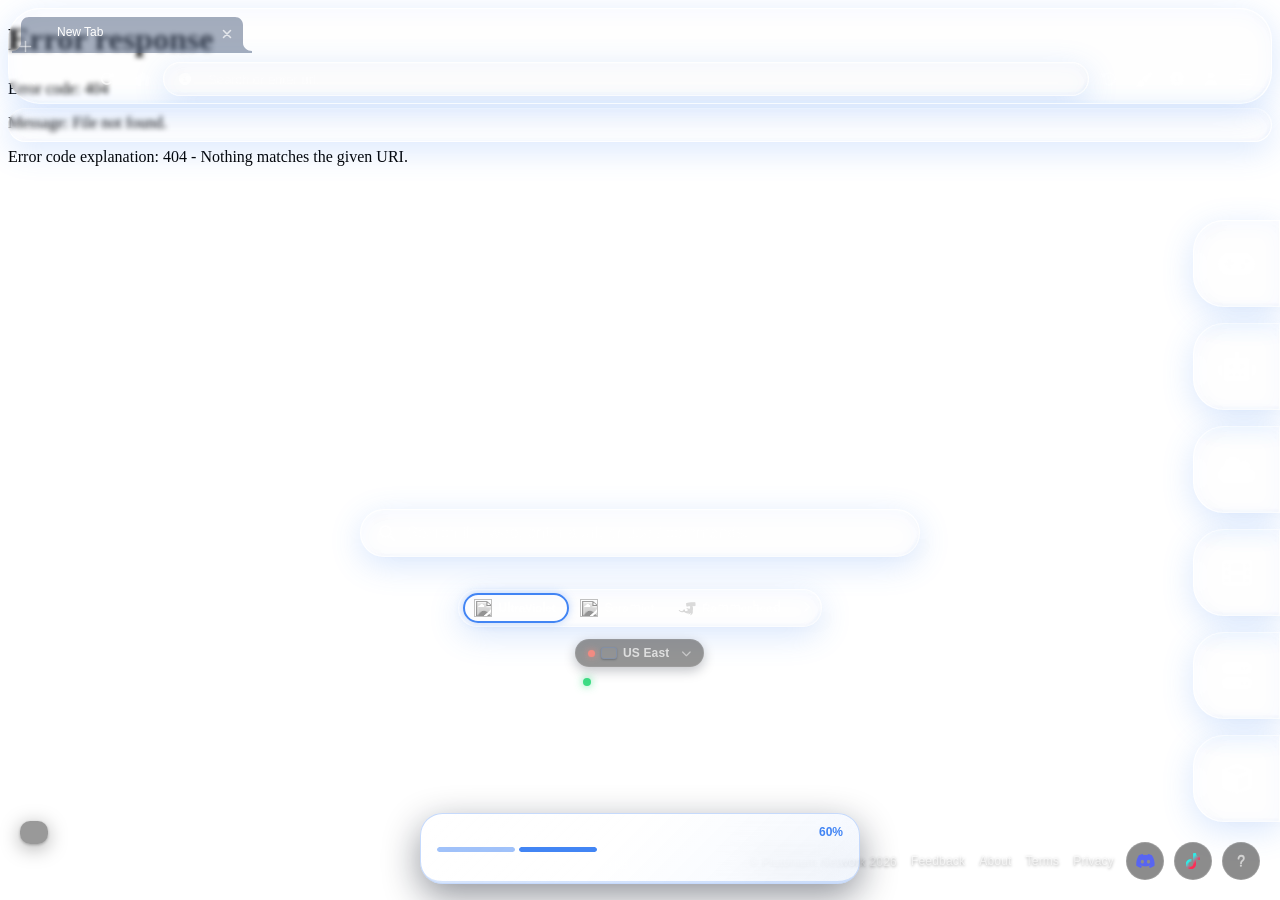
==== commit 61c9d7bc: "a" ====
--- a/index.html
+++ b/index.html
@@ -38,7 +38,7 @@
 <link rel="apple-touch-icon" href="/img/apple-touch-icon.png">
 <link rel="stylesheet" href="css/style.css?v=51">
 <link rel="stylesheet" href="css/option-wheel.css?v=2">
-<link rel="stylesheet" href="css/glass.css?v=3">
+<link rel="stylesheet" href="css/glass.css?v=8">
 <link rel="stylesheet" href="css/plu-tokens.css">
 <link rel="stylesheet" href="css/workspace.css">
 <link rel="stylesheet" href="css/history.css?v=3">
@@ -446,7 +446,7 @@
 <script type="module" src="js/home-wheel.js?v=9"></script>
 <script src="js/tabs.js"></script>
 <script src="js/context-menu.js?v=5"></script>
-<script src="js/loading.js?v=2"></script>
+<script src="js/loading.js?v=8"></script>
 <script src="js/onboarding-redirect.js"></script>
 <script src="js/escape.js"></script>
 <script src="js/announcement-banner.js"></script>
--- a/css/glass.css
+++ b/css/glass.css
@@ -0,0 +1,288 @@
+
+.glass {
+  position: relative;
+  background: rgba(255, 255, 255, 0.02);
+  backdrop-filter: blur(2.5px) saturate(180%);
+  border: 1px solid rgba(255, 255, 255, 0.18);
+  border-radius: 2rem;
+  box-shadow: 0 8px 32px rgba(var(--ui-accent-rgb), 0.2),
+              inset 0 4px 20px rgba(var(--ui-accent-rgb), 0.04);
+}
+#workspace-root .workspace-view :is(.source-tabs, .pgcdn-toolbar, .history-toolbar, .pg-panel-toolbar, .input-wrapper, .cg-toolbar, .cg-card, .media-tabs, .stream-controls, .vm-panel, .vm-frame-shell, .vm-status-card, .vm-note, .vm-timer, .vm-btn, .page-header-icon, .age-verify__box, .adult-gate__box) {
+  background: rgba(255, 255, 255, 0.075);
+  border-color: rgba(255, 255, 255, 0.2);
+  backdrop-filter: blur(16px) saturate(180%);
+  -webkit-backdrop-filter: blur(16px) saturate(180%);
+  box-shadow: 0 8px 32px rgba(var(--ui-shadow-rgb), 0.28), inset 0 1px 0 rgba(255,255,255,0.12);
+}
+
+#workspace-root .workspace-view :is(.source-tabs, .pgcdn-toolbar, .history-toolbar, .pg-panel-toolbar, .cg-toolbar, .media-tabs, .stream-controls, .vm-panel, .vm-frame-shell, .age-verify__box, .adult-gate__box) {
+  position: relative;
+  overflow: hidden;
+}
+#workspace-root .workspace-view .stream-controls {
+  overflow: visible;
+  z-index: 30;
+}
+
+#workspace-root .workspace-view :is(.source-tabs, .pgcdn-toolbar, .history-toolbar, .pg-panel-toolbar, .cg-toolbar, .media-tabs, .stream-controls, .vm-panel, .vm-frame-shell, .age-verify__box, .adult-gate__box)::before {
+  content: '';
+  position: absolute;
+  inset: 0;
+  pointer-events: none;
+  border-radius: inherit;
+  background: linear-gradient(135deg, rgba(255,255,255,.12), transparent 42%, rgba(var(--ui-accent-rgb),.06));
+  opacity: .55;
+}
+
+/* ------------------------------------------------------------------- *
+ * Stelena AI workspace                                                 *
+ * Every AI surface takes its frosted look from here. The selectors stay *
+ * at single-class specificity on purpose: workspaces.js loads ai.css    *
+ * first and glass.css last, so the AI stylesheet keeps owning layout,   *
+ * hover / active / focus states, and anything that must stay pinned     *
+ * (`.composer` is position:fixed).                                      *
+ * ------------------------------------------------------------------- */
+/* `.chat-panel` and `.ai-header` are deliberately absent: the brand row, the
+   welcome screen and the message thread sit straight on the app background
+   instead of on big glass slabs. */
+.workspace-ai :where(.ai-sidebar, .composer, .ai-new-chat, .ai-chat-item,
+  .ai-quota-pill, .persona-pill, .model-pill, .voice-pill, .model-menu, .persona-menu, .voice-menu,
+  .suggestion-card, .msg-bubble.ai, .ai-gate__card, .welcome-icon, .welcome-persona, .memory-chip,
+  .talk-minichat, .studio-modal, .studio-form, .persona-item, .memory-item, .studio-memory-head) {
+  background: rgba(255, 255, 255, 0.075);
+  border-color: rgba(255, 255, 255, 0.2);
+  backdrop-filter: blur(16px) saturate(180%);
+  -webkit-backdrop-filter: blur(16px) saturate(180%);
+  box-shadow: 0 8px 32px rgba(var(--ui-shadow-rgb), 0.28), inset 0 1px 0 rgba(255,255,255,0.12);
+}
+
+/* Secondary AI controls: same glass, without the heavy drop shadow. */
+.workspace-ai :where(.composer__btn, .ai-clear-btn, .msg-act, .persona-menu__manage,
+  .studio-close, .studio-icon-btn, .studio-input, .studio-btn, .talk-close) {
+  background: rgba(255, 255, 255, 0.075);
+  border-color: rgba(255, 255, 255, 0.2);
+  backdrop-filter: blur(16px) saturate(180%);
+  -webkit-backdrop-filter: blur(16px) saturate(180%);
+}
+
+/* Sheen overlay: only for AI panels that clip their own contents.
+   `.composer` must stay position:fixed, the sidebar and the chooser popups
+   scroll, and the chat panel is transparent, so they all keep their own
+   backgrounds only. */
+.workspace-ai :is(.studio-modal, .ai-gate__card) {
+  position: relative;
+  overflow: hidden;
+}
+.workspace-ai :is(.studio-modal, .ai-gate__card)::before {
+  content: '';
+  position: absolute;
+  inset: 0;
+  pointer-events: none;
+  border-radius: inherit;
+  background: linear-gradient(135deg, rgba(255,255,255,.12), transparent 42%, rgba(var(--ui-accent-rgb),.06));
+  opacity: .55;
+}
+
+.glass::after {
+  content: '';
+  position: absolute;
+  top: 0;
+  left: 0;
+  width: 100%;
+  height: 100%;
+  background: rgba(255, 255, 255, 0.02);
+  border-radius: 2rem;
+  backdrop-filter: blur(1px);
+  box-shadow: inset -10px -8px 0px -11px rgba(var(--ui-accent-rgb), 0.3),
+              inset 0px -9px 0px -8px rgba(var(--ui-accent-rgb), 0.3);
+  opacity: 0.2;
+  z-index: -1;
+  filter: blur(1px) drop-shadow(10px 4px 6px rgba(var(--ui-shadow-rgb),0.75)) brightness(100%);
+}
+
+.plu-ctx-menu, #bm-ctx-menu, #pgcdn-ctx-menu, .cg-ctx-menu {
+  position: fixed;
+  overflow: hidden;
+  background: rgba(255, 255, 255, 0.09);
+  border-color: rgba(255, 255, 255, 0.22);
+  border-radius: 0.85rem;
+  backdrop-filter: blur(18px) saturate(180%);
+  -webkit-backdrop-filter: blur(18px) saturate(180%);
+  box-shadow: 0 12px 36px rgba(var(--ui-shadow-rgb), 0.38),
+              inset 0 1px 0 rgba(255, 255, 255, 0.14);
+}
+
+.plu-ctx-menu::before, #bm-ctx-menu::before, #pgcdn-ctx-menu::before, .cg-ctx-menu::before {
+  content: '';
+  position: absolute;
+  inset: 0;
+  pointer-events: none;
+  border-radius: inherit;
+  background: linear-gradient(135deg, rgba(255,255,255,.14), transparent 42%, rgba(var(--ui-accent-rgb),.07));
+  opacity: .55;
+}
+
+.plu-ctx-menu::after, #bm-ctx-menu::after, #pgcdn-ctx-menu::after, .cg-ctx-menu::after {
+  content: none;
+}
+
+/* ------------------------------------------------------------------- *
+ * Asset-cache progress banner                                          *
+ *                                                                      *
+ * Wears the same liquid-glass surface as the rest of the shell (frosted *
+ * blur, accent-tinted hairline border, accent glow, gradient sheen).    *
+ * Every colour is a theme token, so it re-tints live with the user's    *
+ * accent, and it drops straight onto the onboarding card in inline mode. *
+ *                                                                      *
+ * The rules are scoped to the id on purpose: workspaces.js appends a    *
+ * second, stale copy of this sheet to <head> when a workspace opens, so  *
+ * its `.glass` rule would otherwise beat these declarations on equal    *
+ * specificity and drop the pill into normal flow, below the viewport.   *
+ * An id selector keeps the positioning and the glass surface intact in  *
+ * every page of the shell.                                              *
+ * ------------------------------------------------------------------- */
+#plu-cache-banner {
+  position: fixed;
+  left: 50%;
+  bottom: 16px;
+  transform: translateX(-50%) translateY(8px);
+  z-index: 9997;
+  box-sizing: border-box;
+  width: min(92vw, 440px);
+  padding: 11px 16px;
+  border-radius: 1.4rem;
+  overflow: hidden;
+  pointer-events: none;
+  opacity: 0;
+  font-family: -apple-system, BlinkMacSystemFont, "Segoe UI", Roboto, Helvetica, Arial, sans-serif;
+  background: rgba(255, 255, 255, 0.07);
+  border: 1px solid rgba(var(--ui-accent-rgb, var(--pink-rgb)), 0.3);
+  backdrop-filter: blur(18px) saturate(180%);
+  -webkit-backdrop-filter: blur(18px) saturate(180%);
+  box-shadow: 0 12px 36px rgba(var(--ui-shadow-rgb), 0.45),
+              inset 0 1px 0 rgba(255, 255, 255, 0.14),
+              inset 0 -8px 0 -6px rgba(var(--ui-accent-rgb, var(--pink-rgb)), 0.22);
+  transition: opacity .35s ease, transform .35s cubic-bezier(.22, 1, .36, 1);
+}
+#plu-cache-banner::before {
+  content: '';
+  position: absolute;
+  inset: 0;
+  pointer-events: none;
+  border-radius: inherit;
+  background: linear-gradient(135deg,
+              rgba(255, 255, 255, 0.14),
+              transparent 44%,
+              rgba(var(--ui-accent-rgb, var(--pink-rgb)), 0.1));
+  opacity: .6;
+}
+#plu-cache-banner.is-visible { opacity: 1; transform: translateX(-50%) translateY(0); }
+
+/* Light mode: a 7% white tint reads as nothing on a light background, so the
+   floating pill swaps to a light glass surface. Text, accent, fill and glow all
+   come from the theme tokens already, so nothing else needs an override. The
+   inline variant stays dark-on-black: it sits on the onboarding card. */
+html[data-theme='light'] #plu-cache-banner:not(.plu-cache-banner--inline) {
+  background: rgba(255, 255, 255, 0.62);
+  border-color: rgba(var(--ui-accent-rgb, var(--pink-rgb)), 0.32);
+  box-shadow: 0 12px 36px rgba(var(--ui-shadow-rgb), 0.18),
+              inset 0 1px 0 rgba(255, 255, 255, 0.7),
+              inset 0 -8px 0 -6px rgba(var(--ui-accent-rgb, var(--pink-rgb)), 0.18);
+}
+html[data-theme='light'] #plu-cache-banner:not(.plu-cache-banner--inline)::before {
+  background: linear-gradient(135deg,
+              rgba(255, 255, 255, 0.75),
+              transparent 44%,
+              rgba(var(--ui-accent-rgb, var(--pink-rgb)), 0.1));
+}
+html[data-theme='light'] #plu-cache-banner:not(.plu-cache-banner--inline) .plu-cache-banner__track {
+  background: rgba(0, 0, 0, 0.12);
+}
+
+/* Onboarding: the pill is mounted inline in the card footer, and the card is a
+   flat black surface rather than part of the browser shell. So here it drops the
+   frosted treatment entirely and matches the card: solid black, same hairline
+   border, no blur, no sheen, no glow. Only the accent bar and the text tokens
+   are kept. */
+#plu-cache-banner.plu-cache-banner--inline {
+  position: relative;
+  left: auto;
+  bottom: auto;
+  width: 100%;
+  margin-top: 10px;
+  padding: 11px 16px;
+  border-radius: 14px;
+  transform: translateY(6px);
+  background: #000;
+  border: 1px solid rgba(255, 255, 255, 0.12);
+  backdrop-filter: none;
+  -webkit-backdrop-filter: none;
+  box-shadow: none;
+}
+#plu-cache-banner.plu-cache-banner--inline::before { content: none; }
+#plu-cache-banner.plu-cache-banner--inline.is-visible { transform: translateY(0); }
+/* The onboarding card hardcodes its text on black instead of using --ui-text, so
+   the pill does too: otherwise a light-mode theme would paint black text on the
+   black card. */
+#plu-cache-banner.plu-cache-banner--inline .plu-cache-banner__title { color: #fff; }
+#plu-cache-banner.plu-cache-banner--inline .plu-cache-banner__status { color: rgba(255, 255, 255, 0.5); }
+
+.plu-cache-banner__head {
+  position: relative;
+  z-index: 1;
+  display: flex;
+  align-items: center;
+  justify-content: space-between;
+  gap: 10px;
+}
+.plu-cache-banner__title {
+  color: var(--ui-text, var(--text));
+  font-size: 12.5px;
+  font-weight: 600;
+  letter-spacing: .2px;
+}
+.plu-cache-banner__pct {
+  color: var(--ui-accent, var(--pink));
+  font-size: 12px;
+  font-weight: 700;
+  font-variant-numeric: tabular-nums;
+}
+.plu-cache-banner__bar {
+  position: relative;
+  z-index: 1;
+  display: flex;
+  gap: 4px;
+  margin-top: 8px;
+}
+.plu-cache-banner__track {
+  flex: 1;
+  height: 5px;
+  border-radius: 3px;
+  overflow: hidden;
+  background: rgba(255, 255, 255, 0.14);
+  opacity: .5;
+  transition: opacity .3s ease;
+}
+.plu-cache-banner__track.is-active { opacity: 1; }
+.plu-cache-banner__fill {
+  display: block;
+  width: 0%;
+  height: 100%;
+  border-radius: 3px;
+  background: var(--ui-accent, var(--pink));
+  box-shadow: 0 0 8px rgba(var(--ui-accent-rgb, var(--pink-rgb)), 0.55);
+  transition: width .3s ease;
+}
+.plu-cache-banner__status {
+  position: relative;
+  z-index: 1;
+  color: var(--ui-text-sub, var(--muted));
+  font-size: 10.5px;
+  letter-spacing: .2px;
+  margin-top: 7px;
+  min-height: 13px;
+  white-space: nowrap;
+  overflow: hidden;
+  text-overflow: ellipsis;
+}
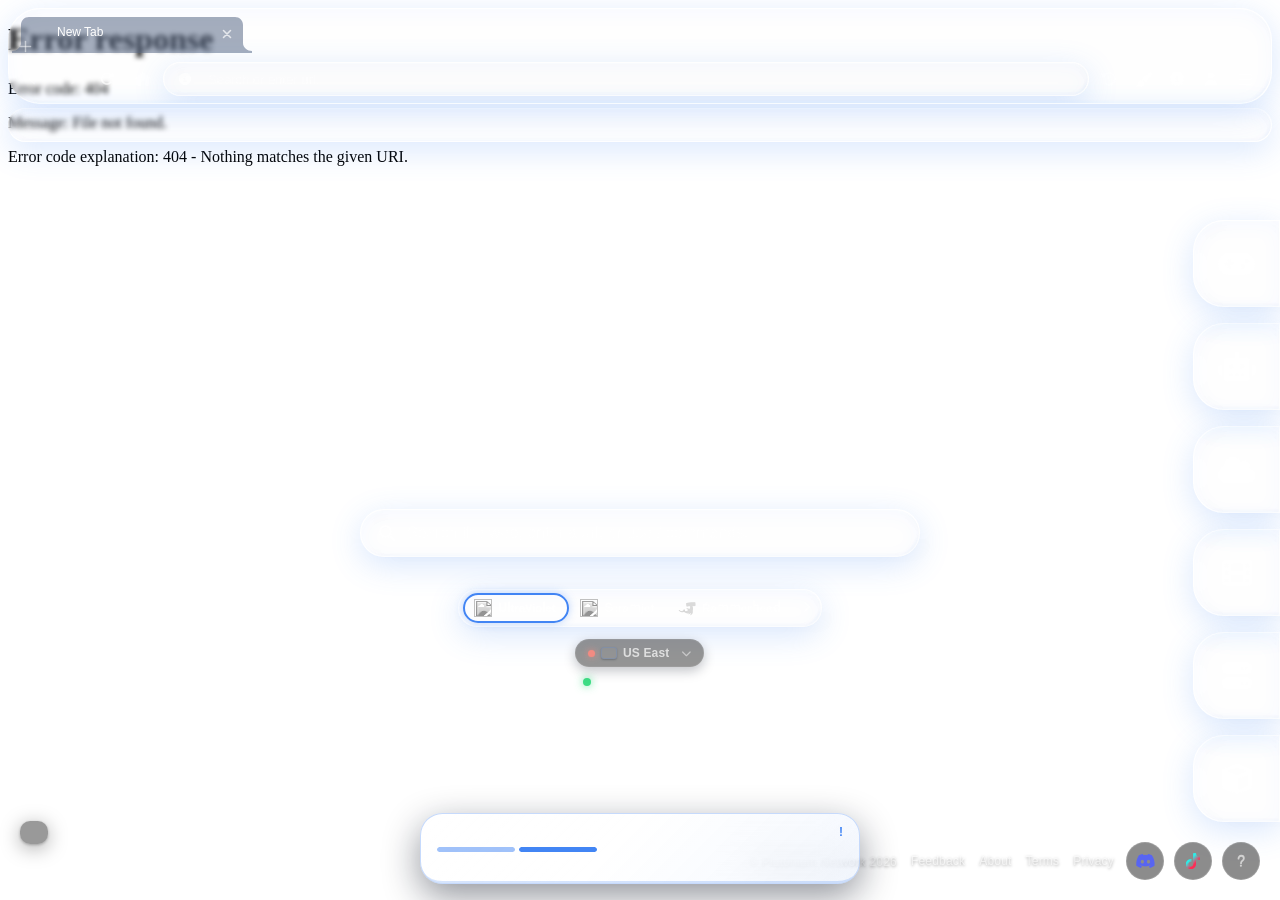
==== commit 52039875: "a" ====
--- a/index.html
+++ b/index.html
@@ -38,7 +38,7 @@
 <link rel="apple-touch-icon" href="/img/apple-touch-icon.png">
 <link rel="stylesheet" href="css/style.css?v=51">
 <link rel="stylesheet" href="css/option-wheel.css?v=2">
-<link rel="stylesheet" href="css/glass.css?v=8">
+<link rel="stylesheet" href="css/glass.css?v=9">
 <link rel="stylesheet" href="css/plu-tokens.css">
 <link rel="stylesheet" href="css/workspace.css">
 <link rel="stylesheet" href="css/history.css?v=3">
@@ -446,7 +446,7 @@
 <script type="module" src="js/home-wheel.js?v=9"></script>
 <script src="js/tabs.js"></script>
 <script src="js/context-menu.js?v=5"></script>
-<script src="js/loading.js?v=8"></script>
+<script src="js/loading.js?v=10"></script>
 <script src="js/onboarding-redirect.js"></script>
 <script src="js/escape.js"></script>
 <script src="js/announcement-banner.js"></script>
--- a/css/glass.css
+++ b/css/glass.css
@@ -255,6 +255,12 @@
   gap: 4px;
   margin-top: 8px;
 }
+/* Twelve month ticks for the default-background stage. They are narrower than the
+   group segments, so they get a tighter gap and sit a touch lower. The [hidden]
+   rule has to be explicit: the class above would otherwise out-rank the UA one. */
+.plu-cache-banner__bar[hidden] { display: none; }
+.plu-cache-banner__bar--months { gap: 3px; }
+.plu-cache-banner__bar--months .plu-cache-banner__track { height: 4px; }
 .plu-cache-banner__track {
   flex: 1;
   height: 5px;
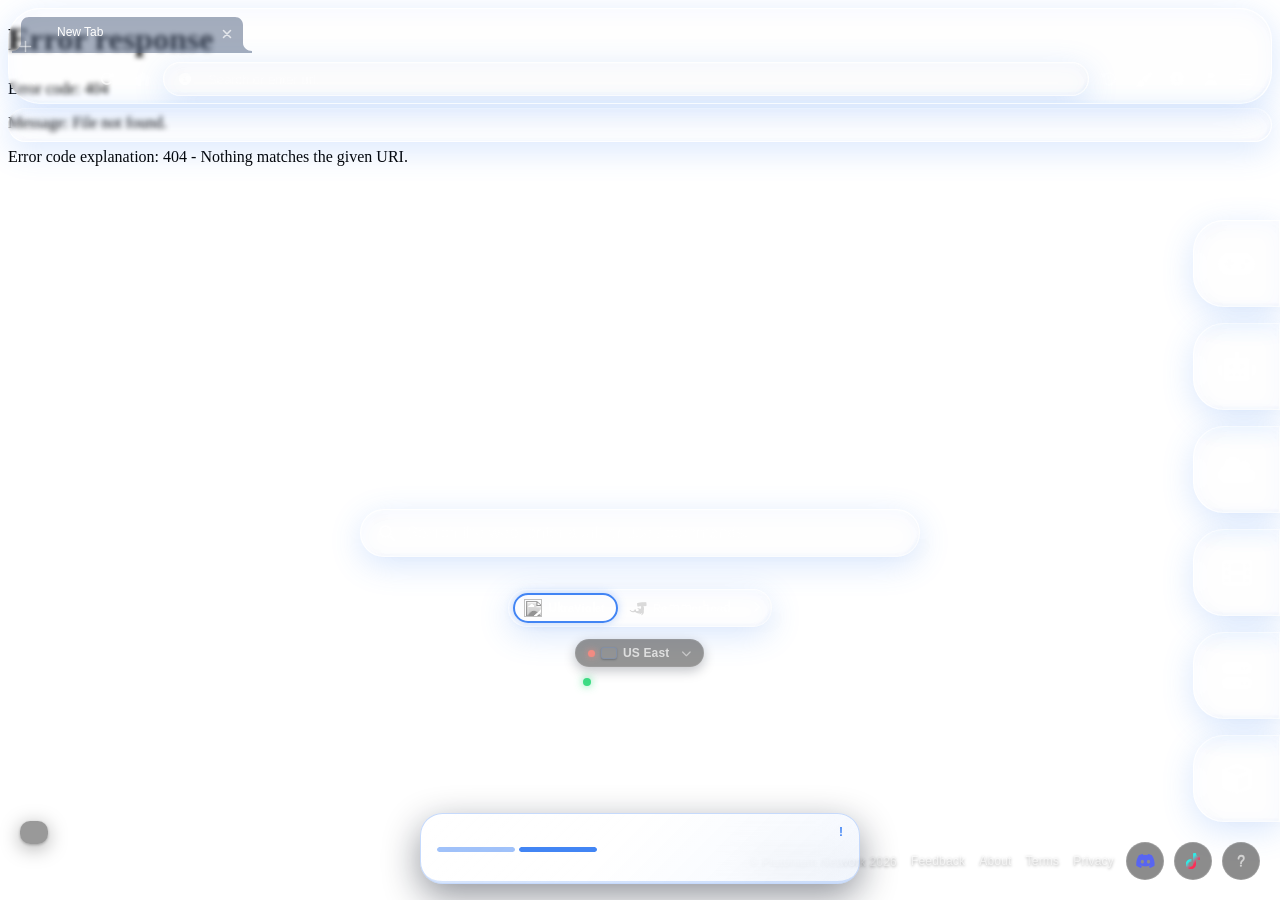
==== commit 77bad08d: "Update index.html" ====
--- a/index.html
+++ b/index.html
@@ -174,9 +174,6 @@
   <button class="engine-btn active" data-engine="core" title="Core browsing engine" aria-label="Core (UV) browsing engine">
     <img src="img/3rd-party/core.png" alt="" class="engine-logo"> <span class="engine-label">Սⅼtrаⅴіоⅼеt</span>
   </button>
-  <button class="engine-btn" data-engine="runtime" title="Runtime browsing engine" aria-label="Runtime (SJ) browsing engine">
-    <img src="img/3rd-party/runtime.png" alt="" class="engine-logo"> <span class="engine-label">Տсrаⅿјеt</span>
-  </button>
   <button class="engine-btn" data-engine="rammerhead" data-plu-feature="proxyRammerhead" title="Rammerhead browsing engine" aria-label="Rammerhead browsing engine">
     <img src="img/3rd-party/rammerhead.png" alt="" class="engine-logo"> <span class="engine-label">Ŕаⅿⅿеrḣеаḋ</span>
   </button>
@@ -192,6 +189,10 @@
     <button class="engine-btn" data-engine="vanillia" title="VanilliaPXY browsing engine (beta)" aria-label="VanilliaPXY browsing engine (beta)">
       <img src="img/3rd-party/vanillia.png" alt="" class="engine-logo"> <span class="engine-label">VanilliaPXY</span>
       <span class="engine-badge">beta</span>
+    </button>
+    <button class="engine-btn" data-engine="runtime" title="Scramjet V1 browsing engine (deprecated)" aria-label="Scramjet V1 (deprecated) browsing engine">
+      <img src="img/3rd-party/runtime.png" alt="" class="engine-logo"> <span class="engine-label">Տсrаⅿјеt V1</span>
+      <span class="engine-badge engine-badge--deprecated">deprecated</span>
     </button>
   </div>
   <button class="engine-expand" id="engine-expand" type="button" aria-expanded="false" aria-label="Show extra browsing engines" title="Show extra engines">
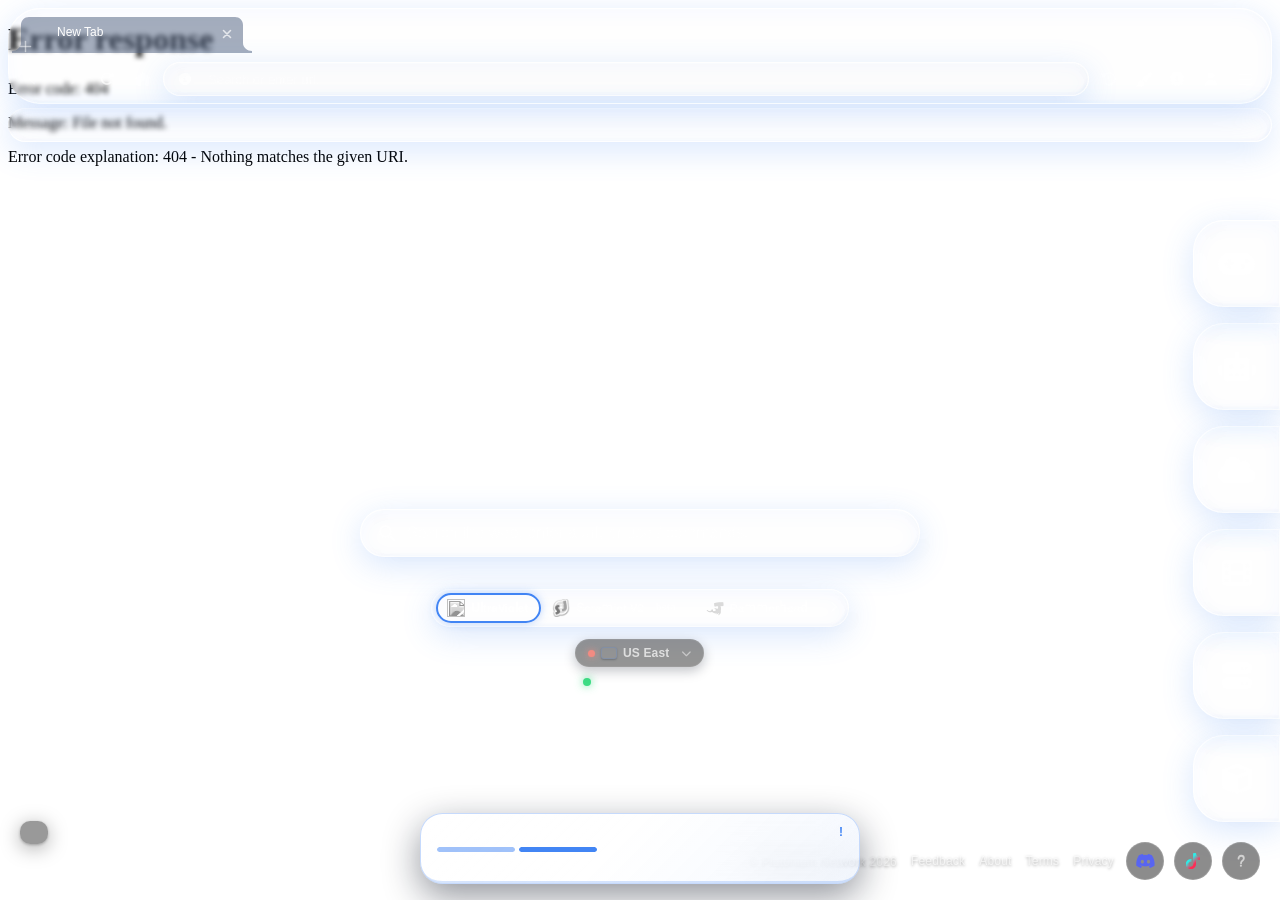
==== commit f5887571: "a" ====
--- a/index.html
+++ b/index.html
@@ -36,7 +36,7 @@
 <link rel="stylesheet" href="https://cdnjs.cloudflare.com/ajax/libs/font-awesome/6.5.0/css/all.min.css">
 <link rel="shortcut icon" id="app-favicon" href="img/favicon.png" type="image/x-icon">
 <link rel="apple-touch-icon" href="/img/apple-touch-icon.png">
-<link rel="stylesheet" href="css/style.css?v=51">
+<link rel="stylesheet" href="css/style.css?v=52">
 <link rel="stylesheet" href="css/option-wheel.css?v=2">
 <link rel="stylesheet" href="css/glass.css?v=9">
 <link rel="stylesheet" href="css/plu-tokens.css">
@@ -173,6 +173,10 @@
   <div class="engine-slider" id="engine-slider"></div>
   <button class="engine-btn active" data-engine="core" title="Core browsing engine" aria-label="Core (UV) browsing engine">
     <img src="img/3rd-party/core.png" alt="" class="engine-logo"> <span class="engine-label">Սⅼtrаⅴіоⅼеt</span>
+  </button>
+  <button class="engine-btn" data-engine="runtimev2" data-plu-feature="proxyScramjetV2" title="Scramjet V2 browsing engine (beta)" aria-label="Scramjet V2 browsing engine (beta)">
+    <img src="img/3rd-party/runtime.png" alt="" class="engine-logo"> <span class="engine-label">Տсrаⅿјеt V2</span>
+    <span class="engine-badge">beta</span>
   </button>
   <button class="engine-btn" data-engine="rammerhead" data-plu-feature="proxyRammerhead" title="Rammerhead browsing engine" aria-label="Rammerhead browsing engine">
     <img src="img/3rd-party/rammerhead.png" alt="" class="engine-logo"> <span class="engine-label">Ŕаⅿⅿеrḣеаḋ</span>
@@ -419,7 +423,7 @@
 <script src="js/cloud-store.js?v=2"></script>
 <script src="js/cloud-store-config.js"></script>
 <script src="js/account.js?v=41"></script>
-<script src="js/history.js?v=5"></script>
+<script src="js/history.js?v=7"></script>
 <script src="https://unpkg.com/draggabilly@2.2.0/dist/draggabilly.pkgd.min.js"></script>
 <script src="/bridge/index.js"></script>
 <script src="/core/bundle.js"></script>
@@ -428,11 +432,12 @@
 <script src="js/chrome-tabs.js"></script>
 <script src="js/bookmarks.js"></script>
 <script src="js/bookmarks-bar.js"></script>
-<script src="js/net.js?v=12"></script>
+<script src="js/net.js?v=14"></script>
+<script src="js/runtimev2.js?v=2"></script>
 <script src="js/url.js?v=1"></script>
 <script src="js/vms-mark.js"></script>
 <script src="js/workspaces.js?v=22"></script>
-<script src="js/navigation.js?v=7"></script>
+<script src="js/navigation.js?v=8"></script>
 <script src="js/keyboard.js"></script>
 <script src="js/pins.js?v=2"></script>
 <script src="js/theme-state.js?v=15"></script>
@@ -443,7 +448,7 @@
 <script src="js/newtab-search.js?v=2"></script>
 <script src="js/online-count.js?v=1"></script>
 <script src="js/feedback.js?v=3"></script>
-<script src="js/main.js?v=17"></script>
+<script src="js/main.js?v=18"></script>
 <script type="module" src="js/home-wheel.js?v=9"></script>
 <script src="js/tabs.js"></script>
 <script src="js/context-menu.js?v=5"></script>
--- a/css/style.css
+++ b/css/style.css
@@ -1055,18 +1055,24 @@
   padding:0 5px;font-size:9px;font-weight:600;letter-spacing:.3px;line-height:1.6;
   opacity:.85;
 }
+/* A retired engine keeps its badge legible while the button itself sits muted:
+   amber and full opacity, so "deprecated" is not lost in the dim row. */
+.engine-badge--deprecated{
+  color:var(--ui-warn);border-color:rgba(var(--ui-warn-rgb),0.6);opacity:1;
+}
 .engine-btn:hover{color:var(--ui-text)}
 .engine-btn.active{color:var(--ui-text)}
-/* The pill shows the primary engines up front; the extra set (Hyperbeam,
-   Compaxy, VanilliaPXY) lives in this wrapper and slides open in place, so the
-   whole control stays one connected pill instead of a detached panel. */
+/* The pill shows the primary engines up front (UV and Rammerhead); the extra
+   set — Hyperbeam, Compaxy, VanilliaPXY and the deprecated Scramjet V1 — lives in
+   this wrapper and slides open in place, so the whole control stays one
+   connected pill instead of a detached panel. */
 .engine-more{
   display:flex;align-items:center;
   min-width:0;max-width:0;overflow:hidden;opacity:0;
   transition:max-width .65s cubic-bezier(0.22,1,0.36,1),opacity .45s ease;
 }
 .engine-more .engine-btn{flex:0 0 auto}
-.engine-switch.engines-open .engine-more{max-width:520px;opacity:1}
+.engine-switch.engines-open .engine-more{max-width:680px;opacity:1}
 /* Reveal toggle at the right end of the pill, past a hairline divider. */
 .engine-expand{
   display:inline-flex;align-items:center;justify-content:center;
@@ -1095,6 +1101,14 @@
 .engine-switch.dragging{transition:none}
 .engine-switch.springing{transition:none}
 .engine-switch.springing .engine-slider{transition:none}
+/* The revealed set is wider than a narrow window. Without this the right-hand
+   buttons would be clipped with no way to reach them, so the control scrolls
+   sideways instead — every engine stays selectable at any width. */
+@media (max-width:900px){
+  .new-tab-page .engine-switch{max-width:100%;overflow-x:auto;scrollbar-width:none}
+  .new-tab-page .engine-switch::-webkit-scrollbar{display:none}
+}
+
 /* Six engines no longer fit a phone-width pill, so down here the buttons keep
    their logo and drop the text; the title/aria-label still carries the name. */
 @media (max-width:560px){
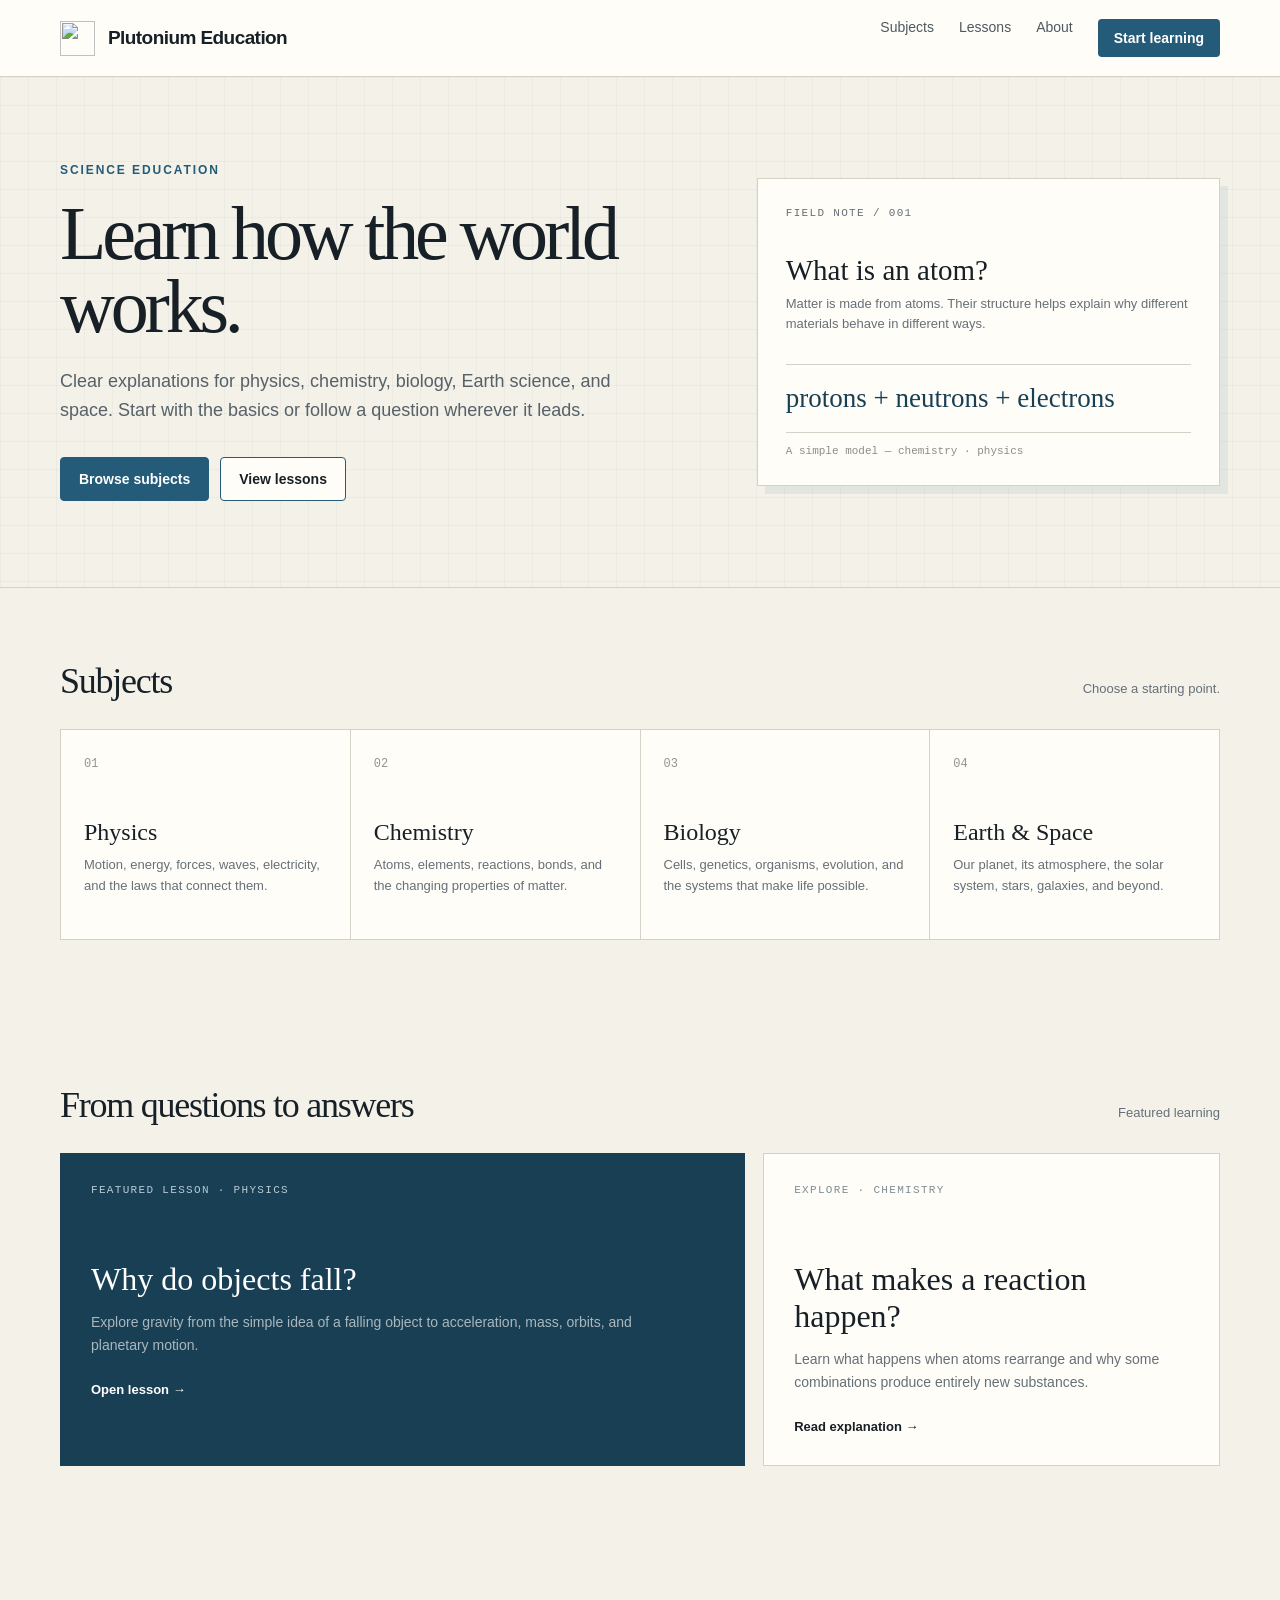
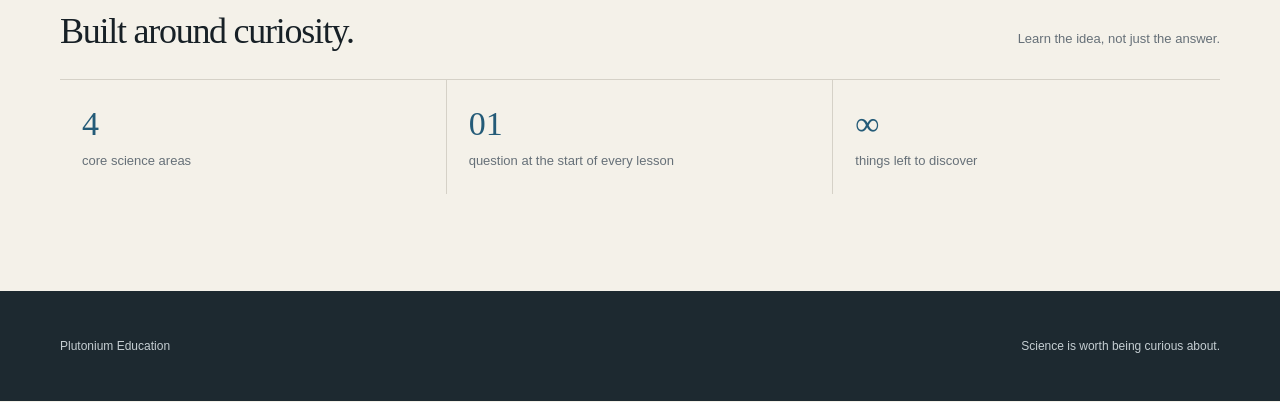
==== commit 84255a20: "Update index.html" ====
--- a/index.html
+++ b/index.html
@@ -1,473 +1,475 @@
-<!DOCTYPE html>
+<!doctype html>
+<!-- PLUTONIUM EDUCATION!-->
 <html lang="en">
 <head>
-<meta name="plu-build" content="9">
-<meta name="plu-presence" content="https://admin.plutoniumnet.work">
 <meta charset="utf-8">
-<meta name="viewport" content="width=device-width, initial-scale=1, viewport-fit=cover">
-<title>Plutonium Network</title>
-<meta name="description" content="Plutonium Network: a full browser-style web platform with a built-in secure browsing, games, cloud gaming, streaming, VMs and the Stelena AI assistant.">
-<meta name="theme-color" content="#e8175d">
-<meta name="mobile-web-app-capable" content="yes">
-<meta name="apple-mobile-web-app-capable" content="yes">
-<meta name="apple-mobile-web-app-status-bar-style" content="black-translucent">
-<meta name="apple-mobile-web-app-title" content="Plutonium">
-<link rel="manifest" href="/manifest.json">
-<meta property="og:title" content="Plutonium Network">
-<meta property="og:type" content="website">
-<meta property="og:url" content="https://plutoniumnet.work/">
-<meta property="og:description" content="A full browser-style web platform: built-in secure browsing, games, cloud gaming, streaming, VMs and Stelena AI, all in one place.">
-<meta property="og:image" content="https://plutoniumnet.work/img/brand-logo.png">
-<meta property="og:image:width" content="1024">
-<meta property="og:image:height" content="1024">
-<meta property="og:image:alt" content="Plutonium Network logo">
-<meta property="og:site_name" content="Plutonium Network">
-<meta name="twitter:card" content="summary_large_image">
-<meta name="twitter:title" content="Plutonium Network">
-<meta name="twitter:description" content="A full browser-style web platform: built-in secure browsing, games, cloud gaming, streaming, VMs and Stelena AI, all in one place.">
-<meta name="twitter:image" content="https://plutoniumnet.work/img/brand-logo.png">
-<link rel="preconnect" href="https://cdnjs.cloudflare.com" crossorigin>
-<link rel="preconnect" href="https://unpkg.com" crossorigin>
-<link rel="preconnect" href="https://accounting.cdn.plutoniumnet.work" crossorigin>
-<link rel="preconnect" href="https://wisp-us-east.plutoniumnet.work" crossorigin>
-<link rel="preconnect" href="https://wisp-us-west.plutoniumnet.work" crossorigin>
-<link rel="preconnect" href="https://wisp-europe.plutoniumnet.work" crossorigin>
-<link rel="preconnect" href="https://wisp-asia.plutoniumnet.work" crossorigin>
-<link rel="stylesheet" href="https://cdnjs.cloudflare.com/ajax/libs/font-awesome/6.5.0/css/all.min.css">
-<link rel="shortcut icon" id="app-favicon" href="img/favicon.png" type="image/x-icon">
-<link rel="apple-touch-icon" href="/img/apple-touch-icon.png">
-<link rel="stylesheet" href="css/style.css?v=52">
-<link rel="stylesheet" href="css/option-wheel.css?v=2">
-<link rel="stylesheet" href="css/glass.css?v=9">
-<link rel="stylesheet" href="css/plu-tokens.css">
-<link rel="stylesheet" href="css/workspace.css">
-<link rel="stylesheet" href="css/history.css?v=3">
-<link rel="stylesheet" href="css/mobile.css?v=1">
-<script src="https://cdnjs.cloudflare.com/ajax/libs/marked/9.1.6/marked.min.js"></script>
-<script src="js/pwa.js" defer></script>
-<script src="js/global-config.js"></script>
-<script src="js/mobile-mode.js?v=1"></script>
-<script src="js/version.js?v=9" defer></script>
+<meta name="viewport" content="width=device-width,initial-scale=1">
+<title>Plutonium Education</title>
+<style>
+  :root{
+    --paper:#f4f1e9;
+    --ink:#172026;
+    --muted:#667078;
+    --blue:#245b78;
+    --blue-dark:#193f55;
+    --line:#d5d1c7;
+    --white:#fffdf8;
+    --yellow:#e7c85d;
+  }
+
+  *{box-sizing:border-box}
+  html{scroll-behavior:smooth}
+  body{
+    margin:0;
+    color:var(--ink);
+    background:var(--paper);
+    font-family:Arial,Helvetica,sans-serif;
+  }
+
+  a{color:inherit;text-decoration:none}
+
+  .wrap{width:min(1160px,calc(100% - 48px));margin:auto}
+
+  header{
+    background:var(--white);
+    border-bottom:1px solid var(--line);
+  }
+
+  .top{
+    min-height:76px;
+    display:flex;
+    align-items:center;
+    justify-content:space-between;
+    gap:30px;
+  }
+
+  .brand{
+    display:flex;
+    align-items:center;
+    gap:13px;
+    font-weight:800;
+    letter-spacing:-.03em;
+    font-size:19px;
+  }
+
+  .brand-symbol{
+    width:35px;
+    height:35px;
+    object-fit:contain;
+    display:block;
+  }
+
+  nav{display:flex;gap:25px;font-size:14px;color:#4e5960}
+  nav a:hover{color:var(--blue)}
+
+  .start{
+    background:var(--blue);
+    color:white;
+    padding:11px 16px;
+    border-radius:4px;
+    font-weight:700;
+  }
+
+  .hero{
+    border-bottom:1px solid var(--line);
+    background:
+      linear-gradient(rgba(36,91,120,.045) 1px,transparent 1px),
+      linear-gradient(90deg,rgba(36,91,120,.045) 1px,transparent 1px),
+      var(--paper);
+    background-size:28px 28px;
+  }
+
+  .hero-inner{
+    min-height:510px;
+    display:grid;
+    grid-template-columns:1.15fr .85fr;
+    align-items:center;
+    gap:70px;
+  }
+
+  .kicker{
+    color:var(--blue);
+    font-size:12px;
+    font-weight:800;
+    letter-spacing:.16em;
+    text-transform:uppercase;
+    margin-bottom:20px;
+  }
+
+  h1{
+    margin:0;
+    max-width:700px;
+    font-family:Georgia,"Times New Roman",serif;
+    font-size:clamp(48px,6vw,76px);
+    line-height:.96;
+    letter-spacing:-.055em;
+    font-weight:500;
+  }
+
+  .hero-copy{
+    margin:24px 0 0;
+    max-width:600px;
+    color:#566168;
+    font-size:18px;
+    line-height:1.65;
+  }
+
+  .hero-links{display:flex;gap:11px;margin-top:31px;flex-wrap:wrap}
+
+  .btn{
+    display:inline-block;
+    padding:13px 18px;
+    border:1px solid var(--blue);
+    border-radius:4px;
+    font-size:14px;
+    font-weight:700;
+  }
+
+  .btn.primary{background:var(--blue);color:#fff}
+  .btn.secondary{background:var(--white)}
+
+  .diagram{
+    background:var(--white);
+    border:1px solid var(--line);
+    padding:28px;
+    position:relative;
+    box-shadow:8px 8px 0 rgba(36,91,120,.08);
+  }
+
+  .diagram-label{
+    color:var(--muted);
+    font:11px monospace;
+    text-transform:uppercase;
+    letter-spacing:.12em;
+  }
+
+  .diagram h2{
+    font-family:Georgia,"Times New Roman",serif;
+    font-size:29px;
+    font-weight:500;
+    margin:35px 0 7px;
+  }
+
+  .diagram p{color:var(--muted);font-size:13px;line-height:1.55;margin:0}
+
+  .formula{
+    margin-top:30px;
+    padding:18px 0;
+    border-top:1px solid var(--line);
+    border-bottom:1px solid var(--line);
+    font-family:Georgia,serif;
+    font-size:27px;
+    color:var(--blue-dark);
+  }
+
+  .caption{
+    margin-top:12px;
+    color:#8a8d89;
+    font:11px monospace;
+  }
+
+  section{padding:72px 0}
+
+  .section-title{
+    display:flex;
+    justify-content:space-between;
+    align-items:baseline;
+    gap:25px;
+    margin-bottom:27px;
+  }
+
+  h2.section-heading{
+    margin:0;
+    font-family:Georgia,"Times New Roman",serif;
+    font-size:36px;
+    font-weight:500;
+    letter-spacing:-.035em;
+  }
+
+  .section-note{color:var(--muted);font-size:13px}
+
+  .subjects{
+    display:grid;
+    grid-template-columns:repeat(4,1fr);
+    border-top:1px solid var(--line);
+    border-left:1px solid var(--line);
+  }
+
+  .subject{
+    min-height:210px;
+    padding:23px;
+    background:var(--white);
+    border-right:1px solid var(--line);
+    border-bottom:1px solid var(--line);
+    transition:background .15s,transform .15s;
+  }
+
+  .subject:hover{
+    background:#fff;
+    transform:translateY(-2px);
+  }
+
+  .number{
+    color:#92958e;
+    font:12px monospace;
+  }
+
+  .subject h3{
+    margin:48px 0 9px;
+    font-family:Georgia,"Times New Roman",serif;
+    font-size:24px;
+    font-weight:500;
+  }
+
+  .subject p{
+    margin:0;
+    color:var(--muted);
+    font-size:13px;
+    line-height:1.6;
+  }
+
+  .lesson-grid{
+    display:grid;
+    grid-template-columns:1.5fr 1fr;
+    gap:18px;
+  }
+
+  .lesson{
+    min-height:300px;
+    padding:30px;
+    border:1px solid var(--line);
+    background:var(--white);
+  }
+
+  .lesson.featured{
+    color:white;
+    background:var(--blue-dark);
+    border-color:var(--blue-dark);
+  }
+
+  .lesson .label{
+    font:11px monospace;
+    text-transform:uppercase;
+    letter-spacing:.12em;
+    color:#7f8c93;
+  }
+
+  .featured .label{color:#b7cbd5}
+
+  .lesson h3{
+    margin:65px 0 13px;
+    font-family:Georgia,"Times New Roman",serif;
+    font-size:32px;
+    font-weight:500;
+  }
+
+  .lesson p{
+    max-width:570px;
+    margin:0;
+    line-height:1.65;
+    font-size:14px;
+    color:#aab7bd;
+  }
+
+  .lesson:not(.featured) p{color:var(--muted)}
+
+  .arrow{
+    display:inline-block;
+    margin-top:25px;
+    font-size:13px;
+    font-weight:700;
+  }
+
+  .facts{
+    display:grid;
+    grid-template-columns:repeat(3,1fr);
+    border-top:1px solid var(--line);
+  }
+
+  .fact{
+    padding:25px 22px;
+    border-right:1px solid var(--line);
+  }
+
+  .fact:last-child{border-right:0}
+
+  .fact strong{
+    display:block;
+    font-family:Georgia,serif;
+    font-size:34px;
+    font-weight:500;
+    color:var(--blue);
+    margin-bottom:8px;
+  }
+
+  .fact span{color:var(--muted);font-size:13px}
+
+  footer{
+    margin-top:25px;
+    background:#1d2930;
+    color:#c5ced2;
+  }
+
+  .footer{
+    min-height:110px;
+    display:flex;
+    align-items:center;
+    justify-content:space-between;
+    gap:25px;
+    font-size:12px;
+  }
+
+  @media(max-width:850px){
+    .hero-inner,.lesson-grid{grid-template-columns:1fr}
+    .hero-inner{padding:65px 0}
+    .subjects{grid-template-columns:repeat(2,1fr)}
+    .diagram{max-width:600px}
+  }
+
+  @media(max-width:580px){
+    .wrap{width:min(100% - 28px,1160px)}
+    nav{display:none}
+    h1{font-size:48px}
+    .subjects{grid-template-columns:1fr}
+    .facts{grid-template-columns:1fr}
+    .fact{border-right:0;border-bottom:1px solid var(--line)}
+    .fact:last-child{border-bottom:0}
+    section{padding:55px 0}
+    .section-title{display:block}
+    .section-note{display:block;margin-top:8px}
+  }
+</style>
 </head>
+
 <body>
-<div class="bg-container" style="position:fixed;top:0;left:0;width:100vw;height:100vh;overflow:hidden;z-index:-1;">
-  <iframe id="browser-bg-frame" src="bg-default.html" style="width:100%;height:100%;border:none;"></iframe>
-</div>
-
-<div class="browser">
-
-  <div class="chrome glass">
-  <div class="titlebar">
-    <div class="chrome-tabs" style="--tab-content-margin:9px" id="tabs-el">
-      <div class="chrome-tabs-content">
-        <div class="chrome-tab" active data-url="newtab" data-title="New Tab">
-          <div class="chrome-tab-dividers"></div>
-          <div class="chrome-tab-background">
-            <svg version="1.1" xmlns="http://www.w3.org/2000/svg"><defs><symbol id="chrome-tab-geometry-left" viewBox="0 0 214 36"><path d="M17 0h197v36H0v-2c4.5 0 9-3.5 9-8V8c0-4.5 3.5-8 8-8z"/></symbol><symbol id="chrome-tab-geometry-right" viewBox="0 0 214 36"><use xlink:href="#chrome-tab-geometry-left"/></symbol><symbol id="chrome-tab-geometry-left-inactive" viewBox="0 0 214 36"><path d="M17 0h197v32H17c-4.5 0-8-3.5-8-8V8c0-4.5 3.5-8 8-8z"/></symbol><symbol id="chrome-tab-geometry-right-inactive" viewBox="0 0 214 36"><use xlink:href="#chrome-tab-geometry-left-inactive"/></symbol><clipPath id="crop"><rect class="mask" width="100%" height="100%" x="0"/></clipPath></defs><g class="tab-active-svg"><svg width="50%" height="100%"><use xlink:href="#chrome-tab-geometry-left" width="214" height="36" class="chrome-tab-geometry"/></svg><g transform="scale(-1,1)"><svg width="50%" height="100%" x="-100%" y="0"><use xlink:href="#chrome-tab-geometry-right" width="214" height="36" class="chrome-tab-geometry"/></svg></g></g><g class="tab-inactive-svg"><svg width="50%" height="100%"><use xlink:href="#chrome-tab-geometry-left-inactive" width="214" height="36" class="chrome-tab-geometry"/></svg><g transform="scale(-1,1)"><svg width="50%" height="100%" x="-100%" y="0"><use xlink:href="#chrome-tab-geometry-right-inactive" width="214" height="36" class="chrome-tab-geometry"/></svg></g></g></svg>
-          </div>
-          <div class="chrome-tab-content">
-            <div class="chrome-tab-favicon" id="newtab-tab-favicon" style="background-image:url('img/favicon.png')"></div>
-            <div class="chrome-tab-title">New Tab</div>
-            <div class="chrome-tab-drag-handle"></div>
-            <div class="chrome-tab-close"></div>
-          </div>
+<header>
+  <div class="wrap top">
+    <a class="brand" href="#">
+      <img class="brand-symbol" src="/img/favicon.png" alt="">
+      <span>Plutonium Education</span>
+    </a>
+    <nav>
+      <a href="#subjects">Subjects</a>
+      <a href="#lessons">Lessons</a>
+      <a href="#about">About</a>
+      <a class="start" href="#subjects">Start learning</a>
+    </nav>
+  </div>
+</header>
+
+<main>
+  <div class="hero">
+    <div class="wrap hero-inner">
+      <div>
+        <div class="kicker">Science education</div>
+        <h1>Learn how the world works.</h1>
+        <p class="hero-copy">
+          Clear explanations for physics, chemistry, biology, Earth science,
+          and space. Start with the basics or follow a question wherever it leads.
+        </p>
+        <div class="hero-links">
+          <a class="btn primary" href="#subjects">Browse subjects</a>
+          <a class="btn secondary" href="#lessons">View lessons</a>
         </div>
-        <button class="newtab-btn chrome-tabs-newtab-btn" id="newtab-btn" title="New tab" aria-label="New tab"><svg class="newtab-icon" viewBox="0 0 18 18" xmlns="http://www.w3.org/2000/svg"><line x1="9" y1="2" x2="9" y2="16" stroke="currentColor" stroke-width="2" stroke-linecap="round"/><line x1="2" y1="9" x2="16" y2="9" stroke="currentColor" stroke-width="2" stroke-linecap="round"/></svg></button>
-      </div>
-      <div class="chrome-tabs-bottom-bar"></div>
-    </div>
-    <div class="titlebar-spacer"></div>
-  </div>
-
-  <div class="toolbar">
-    <button class="nav-btn" id="btn-back" disabled><i class="fa-solid fa-arrow-left"></i></button>
-    <button class="nav-btn" id="btn-forward" disabled><i class="fa-solid fa-arrow-right"></i></button>
-    <button class="nav-btn" id="btn-refresh"><i class="fa-solid fa-rotate-right"></i></button>
-    <button class="nav-btn" id="btn-home"><i class="fa-solid fa-house"></i></button>
-    <div class="address-bar-wrap glass">
-      <button class="lock-icon-btn" id="lock-icon-btn" type="button" aria-label="Connection info">
-        <i class="fa-solid fa-circle-info lock-icon" id="lock-icon"></i>
-      </button>
-      <input type="text" id="url-input" name="url" placeholder="Search or enter url." spellcheck="false" autocorrect="off" autocapitalize="off" autocomplete="url">
-      <button class="net-info-btn" id="addr-net-info-btn" type="button" title="What is this?" aria-label="Networking info" style="display:none">
-        <i class="fa-solid fa-circle-info"></i>
-      </button>
-      <button class="bookmark-star-btn" id="btn-bookmark-star" title="Bookmark this page" aria-label="Bookmark this page" style="display:none">
-        <i class="fa-regular fa-star"></i>
-      </button>
-      <div class="connection-popup glass" id="connection-popup" hidden>
-        <div class="connection-popup-title" id="connection-popup-title">Connection</div>
-        <div class="connection-popup-desc" id="connection-popup-desc"></div>
-      </div>
-    </div>
-    <div class="toolbar-right">
-      <button class="nav-btn" id="btn-history" title="History" aria-label="History"><i class="fa-solid fa-clock-rotate-left"></i></button>
-      <div class="customize-wrap" id="customize-wrap">
-        <button class="nav-btn" id="btn-customize" title="Customize" aria-label="Customize" aria-haspopup="true" aria-expanded="false"><i class="fa-solid fa-paintbrush"></i></button>
-      </div>
-      <button class="nav-btn" id="btn-about" title="About" aria-label="About"><i class="fa-solid fa-circle-info"></i></button>
-      <button class="nav-btn" id="btn-user-page" title="Account" aria-label="Account"><i class="fa-solid fa-user"></i></button>
-      <div class="waffle-wrap" id="waffle-wrap">
-        <button class="nav-btn" id="btn-waffle" title="Apps" aria-label="Apps" aria-haspopup="true" aria-expanded="false"><i class="fa-solid fa-bars"></i></button>
-      </div>
+      </div>
+
+      <aside class="diagram">
+        <div class="diagram-label">Field note / 001</div>
+        <h2>What is an atom?</h2>
+        <p>
+          Matter is made from atoms. Their structure helps explain why
+          different materials behave in different ways.
+        </p>
+        <div class="formula">protons + neutrons + electrons</div>
+        <div class="caption">A simple model — chemistry · physics</div>
+      </aside>
     </div>
   </div>
+
+  <section id="subjects">
+    <div class="wrap">
+      <div class="section-title">
+        <h2 class="section-heading">Subjects</h2>
+        <span class="section-note">Choose a starting point.</span>
+      </div>
+
+      <div class="subjects">
+        <a class="subject" href="#">
+          <span class="number">01</span>
+          <h3>Physics</h3>
+          <p>Motion, energy, forces, waves, electricity, and the laws that connect them.</p>
+        </a>
+        <a class="subject" href="#">
+          <span class="number">02</span>
+          <h3>Chemistry</h3>
+          <p>Atoms, elements, reactions, bonds, and the changing properties of matter.</p>
+        </a>
+        <a class="subject" href="#">
+          <span class="number">03</span>
+          <h3>Biology</h3>
+          <p>Cells, genetics, organisms, evolution, and the systems that make life possible.</p>
+        </a>
+        <a class="subject" href="#">
+          <span class="number">04</span>
+          <h3>Earth & Space</h3>
+          <p>Our planet, its atmosphere, the solar system, stars, galaxies, and beyond.</p>
+        </a>
+      </div>
+    </div>
+  </section>
+
+  <section id="lessons">
+    <div class="wrap">
+      <div class="section-title">
+        <h2 class="section-heading">From questions to answers</h2>
+        <span class="section-note">Featured learning</span>
+      </div>
+
+      <div class="lesson-grid">
+        <article class="lesson featured">
+          <div class="label">Featured lesson · Physics</div>
+          <h3>Why do objects fall?</h3>
+          <p>
+            Explore gravity from the simple idea of a falling object
+            to acceleration, mass, orbits, and planetary motion.
+          </p>
+          <span class="arrow">Open lesson →</span>
+        </article>
+
+        <article class="lesson">
+          <div class="label">Explore · Chemistry</div>
+          <h3>What makes a reaction happen?</h3>
+          <p>
+            Learn what happens when atoms rearrange and why some
+            combinations produce entirely new substances.
+          </p>
+          <span class="arrow">Read explanation →</span>
+        </article>
+      </div>
+    </div>
+  </section>
+
+  <section id="about">
+    <div class="wrap">
+      <div class="section-title">
+        <h2 class="section-heading">Built around curiosity.</h2>
+        <span class="section-note">Learn the idea, not just the answer.</span>
+      </div>
+
+      <div class="facts">
+        <div class="fact"><strong>4</strong><span>core science areas</span></div>
+        <div class="fact"><strong>01</strong><span>question at the start of every lesson</span></div>
+        <div class="fact"><strong>∞</strong><span>things left to discover</span></div>
+      </div>
+    </div>
+  </section>
+</main>
+
+<footer>
+  <div class="wrap footer">
+    <span>Plutonium Education</span>
+    <span>Science is worth being curious about.</span>
   </div>
-
-  <div class="bookmarks-bar glass" id="bookmarks-bar"></div>
-
-  <div class="content-area">
-    <div class="new-tab-page" id="new-tab-page">
-
-    <div class="home-acct-panel" id="home-acct-panel">
-      <div class="acct-welcome">
-        <div class="acct-avatar acct-avatar--welcome" id="home-acct-avatar" hidden aria-hidden="true"><i class="fa-solid fa-user"></i></div>
-        <h2 class="acct-signin-title" id="home-acct-signin-text" hidden>Welcome to<br>Plutonium Network</h2>
-      </div>
-      <div class="acct-signin-sub" id="home-acct-signin-sub" hidden>Sign in to sync your bookmarks, pins and settings across devices.</div>
-      <button class="acct-signin-cta" id="home-acct-signin-cta" type="button" hidden><span>Sign in</span><i class="fa-solid fa-arrow-right"></i></button>
-      <div class="acct-signed" id="home-acct-signed" hidden>
-        <div class="acct-sync" id="home-acct-sync">
-          <span class="acct-sync__dot" id="home-acct-sync-dot"></span>
-          <span class="acct-sync__text" id="home-acct-sync-text"></span>
-        </div>
-        <div class="acct-recent" id="home-acct-recent" hidden>
-          <div class="acct-recent__label">Continue From Where You Left Off</div>
-        </div>
-        <button class="acct-signout" id="home-acct-signout" type="button"><i class="fa-solid fa-arrow-right-from-bracket"></i>Sign out</button>
-      </div>
-    </div>
-
-<div class="logo" id="logo" role="img" aria-label="Plutonium"></div>
-
-<div class="search-box glass">
-  <i class="fa-solid fa-magnifying-glass"></i>
-  <input  type="text"  id="newtab-search"  name="plu-newtab-query"  placeholder="Search the web, enter a url, or use / commands." autocomplete="off"  autocorrect="off" autocapitalize="off"  spellcheck="false"  data-form-type="other" data-lpignore="true" data-1p-ignore="true">
-  <button class="net-info-btn" id="newtab-net-info-btn" type="button" title="What is this?" aria-label="Networking info" style="display:none">
-    <i class="fa-solid fa-circle-info"></i>
-  </button>
-  <div class="search-suggest glass" id="search-suggest" hidden></div>
-</div>
-
-<div class="app-flanks" id="app-flanks">
-  <div class="app-grid-popup" id="app-grid-popup">
-    <span class="app-grid-popup-name" id="app-grid-popup-name"></span>
-    <span class="app-grid-popup-line"></span>
-    <span class="app-grid-popup-desc" id="app-grid-popup-desc"></span>
-  </div>
-  <div class="app-wheel" id="app-wheel" role="dialog" aria-modal="false" aria-label="App options" hidden>
-    <div class="app-wheel__title" id="app-wheel-title"></div>
-    <div class="option-wheel app-wheel__wheel" id="app-wheel-options"></div>
-  </div>
-  <div class="app-grid">
-    <div class="app-tile-wrap"><button class="app-tile glass" type="button" aria-haspopup="true" aria-expanded="false" aria-label="Games" data-local-uri="pluto://games" data-name="Games" data-desc="Play hundreds of browser games instantly"><span class="app-tile-icon" aria-hidden="true"><i class="fa-solid fa-gamepad"></i></span><span class="app-tile-label">Games</span></button></div>
-    <div class="app-tile-wrap"><button class="app-tile glass" type="button" aria-haspopup="true" aria-expanded="false" aria-label="Artificial Intelligence" data-local-uri="pluto://ai" data-name="Artificial Intelligence" data-desc="Chat with AI assistants and tools"><span class="app-tile-icon" aria-hidden="true"><i class="fa-solid fa-robot"></i></span><span class="app-tile-label">AI</span></button></div>
-    <div class="app-tile-wrap"><button class="app-tile glass" type="button" aria-haspopup="true" aria-expanded="false" aria-label="Cloud Gaming" data-local-uri="pluto://cloud" data-name="Cloud Gaming" data-desc="Stream high-end games from the cloud"><span class="app-tile-icon" aria-hidden="true"><i class="fa-solid fa-cloud"></i></span><span class="app-tile-label">Cloud</span></button></div>
-    <div class="app-tile-wrap"><button class="app-tile glass" type="button" aria-haspopup="true" aria-expanded="false" aria-label="Media" data-local-uri="pluto://media" data-name="Media" data-desc="Watch movies, TV, and anime"><span class="app-tile-icon" aria-hidden="true"><i class="fa-solid fa-film"></i></span><span class="app-tile-label">Media</span></button></div>
-    <div class="app-tile-wrap app-tile-wrap--wide"><button class="app-tile glass" type="button" aria-haspopup="true" aria-expanded="false" aria-label="Virtual Machines" data-local-uri="pluto://vms" data-name="Virtual Machines" data-desc="Access remote virtual machines"><span class="app-tile-icon" aria-hidden="true"><i class="fa-solid fa-server"></i></span><span class="app-tile-label">VMs</span></button></div>
-    <div class="app-tile-wrap"><button class="app-tile glass" type="button" aria-haspopup="true" aria-expanded="false" aria-label="Apps" data-local-uri="pluto://apps" data-name="Apps" data-desc="Launch web apps through your chosen server"><span class="app-tile-icon" aria-hidden="true"><i class="fa-solid fa-cube"></i></span><span class="app-tile-label">Apps</span></button></div>
-  </div>
-</div>
-
-<div class="engine-switch glass" role="group" aria-label="Browsing engine">
-  <div class="engine-slider" id="engine-slider"></div>
-  <button class="engine-btn active" data-engine="core" title="Core browsing engine" aria-label="Core (UV) browsing engine">
-    <img src="img/3rd-party/core.png" alt="" class="engine-logo"> <span class="engine-label">Սⅼtrаⅴіоⅼеt</span>
-  </button>
-  <button class="engine-btn" data-engine="runtimev2" data-plu-feature="proxyScramjetV2" title="Scramjet V2 browsing engine (beta)" aria-label="Scramjet V2 browsing engine (beta)">
-    <img src="img/3rd-party/runtime.png" alt="" class="engine-logo"> <span class="engine-label">Տсrаⅿјеt V2</span>
-    <span class="engine-badge">beta</span>
-  </button>
-  <button class="engine-btn" data-engine="rammerhead" data-plu-feature="proxyRammerhead" title="Rammerhead browsing engine" aria-label="Rammerhead browsing engine">
-    <img src="img/3rd-party/rammerhead.png" alt="" class="engine-logo"> <span class="engine-label">Ŕаⅿⅿеrḣеаḋ</span>
-  </button>
-  <div class="engine-more" id="engine-more">
-    <button class="engine-btn" data-engine="remote" title="Remote cloud browser session (beta)" aria-label="Hyperbeam remote cloud browser (beta)">
-      <img src="img/3rd-party/remote.png" alt="" class="engine-logo"> <span class="engine-label">Hyperbeam</span>
-      <span class="engine-badge">beta</span>
-    </button>
-    <button class="engine-btn" data-engine="compaxy" title="Compaxy browsing engine (beta)" aria-label="Compaxy browsing engine (beta)">
-      <img src="img/3rd-party/compaxy.png" alt="" class="engine-logo"> <span class="engine-label">Compaxy</span>
-      <span class="engine-badge">beta</span>
-    </button>
-    <button class="engine-btn" data-engine="vanillia" title="VanilliaPXY browsing engine (beta)" aria-label="VanilliaPXY browsing engine (beta)">
-      <img src="img/3rd-party/vanillia.png" alt="" class="engine-logo"> <span class="engine-label">VanilliaPXY</span>
-      <span class="engine-badge">beta</span>
-    </button>
-    <button class="engine-btn" data-engine="runtime" title="Scramjet V1 browsing engine (deprecated)" aria-label="Scramjet V1 (deprecated) browsing engine">
-      <img src="img/3rd-party/runtime.png" alt="" class="engine-logo"> <span class="engine-label">Տсrаⅿјеt V1</span>
-      <span class="engine-badge engine-badge--deprecated">deprecated</span>
-    </button>
-  </div>
-  <button class="engine-expand" id="engine-expand" type="button" aria-expanded="false" aria-label="Show extra browsing engines" title="Show extra engines">
-    <i class="fa-solid fa-chevron-right" aria-hidden="true"></i>
-  </button>
-</div>
-
-<div class="engine-relay" id="engine-relay">
-  <div class="relay-switcher-shell" id="relay-switcher-btn" role="button" tabindex="0" title="Choose relay" aria-label="Choose relay" aria-haspopup="true" aria-expanded="false">
-    <div class="relay-switcher-trigger">
-      <span class="relay-switcher-dot" id="relay-switcher-dot" aria-hidden="true"></span>
-      <span class="relay-switcher-icon relay-flag" id="relay-switcher-icon" aria-hidden="true"></span>
-      <span class="relay-switcher-current" id="relay-switcher-current">Auto</span>
-      <span class="relay-switcher-latency" id="relay-switcher-latency"></span>
-      <i class="fa-solid fa-chevron-down relay-switcher-caret"></i>
-    </div>
-  </div>
-</div>
-
-<div class="status-bar newtab-relay glass" id="relay-bar">
-  <span id="status-text"></span>
-  <span class="relay-bar-label" id="relay-bar-label"><i class="fa-solid fa-circle-notch fa-spin"></i> Connecting...</span>
-</div>
-
-<div class="online-count" id="online-count" hidden>
-  <span class="online-count__dot" aria-hidden="true"></span>
-  <span class="online-count__label">Users Online:</span>
-  <span class="online-count__value" id="online-count-value">—</span>
-</div>
-
-<div class="shortcuts"></div>  <div class="news-ticker" id="news-ticker">
-    <div class="news-clock" id="news-clock"></div>
-    <div class="news-date" id="news-date"></div>
-    <div class="news-story" id="news-story">
-      <div class="news-story-title" id="news-story-title"></div>
-      <div class="news-story-desc" id="news-story-desc"></div>
-    </div>
-    <div class="news-dots" id="news-dots"></div>
-  </div>
-
-  <div class="help-wrap" id="help-wrap">
-    <div class="help-legal">
-      <span class="help-copy">&copy; Plutonium Network 2026</span>
-      <a class="help-legal-link" id="feedback-link" href="#" role="button" aria-haspopup="dialog">Feedback</a>
-      <a class="help-legal-link" href="https://about.plutoniumnet.work" target="_blank" rel="noopener noreferrer">About</a>
-      <a class="help-legal-link" href="legal.html#terms" target="_blank" rel="noopener noreferrer">Terms</a>
-      <a class="help-legal-link" href="legal.html#privacy" target="_blank" rel="noopener noreferrer">Privacy</a>
-    </div>
-    <a class="help-btn help-discord" href="https://discord.gg/R3dJ7hpUXX" target="_blank" rel="noopener noreferrer" title="Join our Discord" aria-label="Join our Discord"><i class="fab fa-discord"></i></a>
-    <a class="help-btn help-tiktok" href="https://www.tiktok.com/@plutoniumnetwrk" target="_blank" rel="noopener noreferrer" title="Follow us on TikTok" aria-label="Follow us on TikTok"><i class="fab fa-tiktok"></i></a>
-    <button class="help-btn" id="help-btn" type="button" title="Help" aria-label="Help" aria-haspopup="true" aria-expanded="false">
-      <span class="help-btn-icons" aria-hidden="true">
-        <svg class="help-btn-ico help-btn-ico-help" viewBox="0 0 24 24" fill="none" focusable="false">
-          <path d="M8.7 8.9c0-2.4 1.5-3.9 3.6-3.9 2 0 3.5 1.4 3.5 3.4 0 2.1-1.6 3-2.8 4.2-.8.8-1 1.5-1 2.6" stroke="currentColor" stroke-width="2.4" stroke-linecap="round" stroke-linejoin="round"/>
-          <circle cx="11.9" cy="18.3" r="1.4" fill="currentColor"/>
-        </svg>
-        <svg class="help-btn-ico help-btn-ico-close" viewBox="0 0 24 24" fill="none" focusable="false">
-          <path d="M5.9 5.9 18.1 18.1M18.1 5.9 5.9 18.1" stroke="currentColor" stroke-width="2.6" stroke-linecap="round"/>
-        </svg>
-      </span>
-    </button>
-    <div class="help-menu glass" id="help-menu" hidden>
-      <div class="help-menu-title">Help</div>
-      <button class="help-item" id="help-feedback" type="button"><i class="fa-solid fa-comment-dots"></i><span>Send feedback</span></button>
-      <button class="help-item" id="help-redo" type="button"><i class="fa-solid fa-rotate-right"></i><span>Redo onboarding</span></button>
-      <button class="help-item" id="help-clear-cache" type="button"><i class="fa-solid fa-trash-can"></i><span>Clear cache &amp; reload</span></button>
-    </div>
-  </div>
-
-    </div>
-    <div id="workspace-root" hidden></div>
-    <div class="page-loading-screen" id="page-loading-screen" style="display:none">
-      <div class="page-loading-title">
-        <span class="page-loading-letter" style="animation-delay:0s">P</span>
-        <span class="page-loading-letter" style="animation-delay:0.18s">l</span>
-        <span class="page-loading-letter" style="animation-delay:0.36s">u</span>
-        <span class="page-loading-letter" style="animation-delay:0.54s">t</span>
-        <span class="page-loading-letter" style="animation-delay:0.72s">o</span>
-        <span class="page-loading-letter" style="animation-delay:0.9s">n</span>
-        <span class="page-loading-letter" style="animation-delay:1.08s">i</span>
-        <span class="page-loading-letter" style="animation-delay:1.26s">u</span>
-        <span class="page-loading-letter" style="animation-delay:1.44s">m</span>
-      </div>
-      <div class="page-loading-spinner">
-        <div class="pls-spinner-inner"></div>
-      </div>
-      <div class="page-loading-url" id="page-loading-url"></div>
-    </div>
-    <iframe id="page-frame" class="page-frame" src="about:blank" style="display:none" title="Proxied page" allow="autoplay; fullscreen; encrypted-media; picture-in-picture"></iframe>
-  </div>
-
-</div>
-
-<div class="account-scrim" id="account-scrim" hidden></div>
-<div class="account-dialog glass" id="account-dialog" hidden>
-  <div class="account-dialog__head">
-    <span class="account-dialog__title"><i class="fas fa-user-circle" style="margin-right:6px;opacity:.5"></i>Account</span>
-    <button class="account-dialog__close" id="account-dialog-close"><i class="fas fa-xmark"></i></button>
-  </div>
-  <div class="account-dialog__body">
-    <div class="acct-panel" id="acct-panel">
-      <div class="acct-signed" id="acct-signed" hidden>
-        <div class="acct-profile">
-          <div class="acct-avatar-wrap">
-            <div class="acct-avatar" id="acct-avatar"><i class="fa-solid fa-user"></i></div>
-            <button class="acct-avatar-edit" id="acct-change-photo" type="button" title="Change photo" aria-label="Change photo"><i class="fa-solid fa-camera"></i></button>
-          </div>
-          <input type="file" id="acct-photo-input" accept="image/*" hidden>
-          <div class="acct-profile-meta">
-            <div class="acct-profile-name">
-              <span class="acct-profile-name__text" id="acct-display-name"></span>
-              <button class="acct-edit-btn" id="acct-edit-name" type="button" title="Edit name" aria-label="Edit name"><i class="fa-solid fa-pen"></i></button>
-            </div>
-            <div class="acct-profile-email" id="acct-profile-email"></div>
-          </div>
-        </div>
-        <button class="acct-signout" id="acct-signout" type="button"><i class="fa-solid fa-arrow-right-from-bracket"></i>Sign out</button>
-        <div class="acct-section">
-          <div class="acct-section-label">Sign-in methods</div>
-          <div class="acct-providers" id="acct-providers"></div>
-        </div>
-        <div class="acct-section" id="acct-password-section" hidden>
-          <div class="acct-section-label">Change password</div>
-          <input class="acct-field__input" id="acct-new-pass" type="password" placeholder="New password" autocomplete="new-password">
-          <div class="acct-auth-error" id="acct-pass-error"></div>
-          <button class="acct-secondary-btn" id="acct-pass-save" type="button">Update password</button>
-        </div>
-        <div class="acct-section">
-          <div class="acct-section-label">Data</div>
-          <button class="acct-secondary-btn" id="acct-export" type="button"><i class="fa-solid fa-download"></i>Export my data</button>
-        </div>
-        <div class="acct-section">
-          <div class="acct-section-label">AI usage</div>
-          <div class="acct-quota" id="acct-quota"></div>
-        </div>
-        <button class="acct-delete" id="acct-delete" type="button"><i class="fa-solid fa-trash-can"></i><span class="acct-delete__label">Delete account</span></button>
-      </div>
-      <div class="acct-signin-fields" id="acct-signin-fields" hidden>
-        <div class="acct-oauth">
-          <button class="acct-oauth__btn acct-oauth__google" id="acct-google-btn"><img src="img/3rd-party/google.png" alt="Continue with Google"></button>
-          <button class="acct-oauth__btn acct-oauth__github" id="acct-github-btn"><img src="img/3rd-party/github.png" alt="Continue with GitHub"></button>
-        </div>
-        <div class="acct-auth-or">or sign in with email</div>
-        <label class="acct-field">
-          <input class="acct-field__input" id="acct-email-input" type="email" name="email" placeholder=" " autocomplete="email">
-          <span class="acct-field__label">Email</span>
-          <span class="acct-field__line"></span>
-        </label>
-        <label class="acct-field">
-          <input class="acct-field__input" id="acct-password-input" type="password" name="password" placeholder=" " autocomplete="current-password">
-          <span class="acct-field__label">Password</span>
-          <span class="acct-field__line"></span>
-        </label>
-        <label class="acct-field acct-field--name">
-          <input class="acct-field__input" id="acct-name-input" type="text" placeholder=" " autocomplete="name">
-          <span class="acct-field__label">Your name</span>
-          <span class="acct-field__line"></span>
-        </label>
-        <div class="acct-auth-error" id="acct-error"></div>
-        <button class="acct-auth-submit" id="acct-auth-submit" type="button">Sign In</button>
-        <div class="acct-auth-toggle" id="acct-toggle">No Account? Make a free one!</div>
-        <button class="acct-forgot" id="acct-forgot" type="button">Forgot password?</button>
-      </div>
-    </div>
-  </div>
-</div>
-<div class="about-scrim" id="about-scrim" hidden></div>
-<div class="about-dialog glass" id="about-dialog" hidden></div>
-
-<div class="history-scrim" id="history-scrim" hidden></div>
-<div class="history-dialog glass" id="history-dialog" hidden>
-  <div class="history-dialog__head">
-    <span class="history-dialog__title"><i class="fas fa-clock-rotate-left"></i>History</span>
-    <div class="history-dialog__head-actions">
-      <button class="history-dialog__clear" id="history-dialog-clear" type="button"><i class="fas fa-trash-can"></i>Clear all</button>
-      <button class="history-dialog__close" id="history-dialog-close" type="button" aria-label="Close history"><i class="fas fa-xmark"></i></button>
-    </div>
-  </div>
-  <div class="history-dialog__tools">
-    <div class="history-search">
-      <i class="fas fa-magnifying-glass"></i>
-      <input type="text" id="history-search-input" placeholder="Search history" autocomplete="off" spellcheck="false">
-      <button class="history-search__clear" id="history-search-clear" type="button" aria-label="Clear search" hidden><i class="fas fa-xmark"></i></button>
-    </div>
-    <div class="history-tags" id="history-tags" aria-label="Filter history by type"></div>
-  </div>
-  <div class="history-dialog__body" id="history-list"></div>
-</div>
-
-
-<div class="relay-switcher-scrim" id="relay-switcher-scrim" aria-hidden="true"></div>
-<div class="relay-switcher-menu glass" id="relay-switcher-menu" hidden>
-  <div class="relay-switcher-menu-list" id="relay-switcher-menu-list"></div>
-</div>
-
-<div class="waffle-menu glass" id="waffle-menu" hidden>
-  <div class="waffle-menu-title">Apps</div>
-  <button class="waffle-item" data-local-uri="pluto://games"><i class="fa-solid fa-gamepad"></i><span>Games</span></button>
-  <button class="waffle-item" data-local-uri="pluto://media"><i class="fa-solid fa-film"></i><span>Media</span></button>
-  <button class="waffle-item" data-local-uri="pluto://ai"><i class="fa-solid fa-robot"></i><span>AI</span></button>
-  <button class="waffle-item" data-local-uri="pluto://vms"><i class="fa-solid fa-server"></i><span>VMs</span></button>
-  <button class="waffle-item" data-local-uri="pluto://cloud"><i class="fa-solid fa-cloud"></i><span>Cloud Gaming</span></button>
-  <button class="waffle-item" data-local-uri="pluto://apps"><i class="fa-solid fa-cube"></i><span>Apps</span></button>
-</div>
-
-<div class="customize-scrim" id="customize-scrim"></div>
-<div class="customize-menu glass" id="customize-menu" hidden>
-  <div class="customize-menu-title">Customize</div>
-  <div class="customize-menu-scroll">
-    <div class="customize-section-label">Background</div>
-    <div class="customize-source" id="customize-source"></div>
-    <div class="customize-custom-only">
-      <div class="customize-effect-grid" id="customize-effects"></div>
-      <div class="customize-section-label">Wallpapers</div>
-      <div class="customize-wallpaper-grid" id="customize-wallpapers"></div>
-      <div class="customize-section-label">Accent Color</div>
-      <div class="customize-swatches" id="customize-accent"></div>
-    </div>
-    <div class="customize-section-label">Sound</div>
-    <div class="customize-sound" id="customize-sound"></div>
-  </div>
-</div>
-
-<script src="js/cloud-store.js?v=2"></script>
-<script src="js/cloud-store-config.js"></script>
-<script src="js/account.js?v=41"></script>
-<script src="js/history.js?v=7"></script>
-<script src="https://unpkg.com/draggabilly@2.2.0/dist/draggabilly.pkgd.min.js"></script>
-<script src="/bridge/index.js"></script>
-<script src="/core/bundle.js"></script>
-<script src="/core/config.js"></script>
-<script src="/runtime/all.js"></script>
-<script src="js/chrome-tabs.js"></script>
-<script src="js/bookmarks.js"></script>
-<script src="js/bookmarks-bar.js"></script>
-<script src="js/net.js?v=14"></script>
-<script src="js/runtimev2.js?v=2"></script>
-<script src="js/url.js?v=1"></script>
-<script src="js/vms-mark.js"></script>
-<script src="js/workspaces.js?v=22"></script>
-<script src="js/navigation.js?v=8"></script>
-<script src="js/keyboard.js"></script>
-<script src="js/pins.js?v=2"></script>
-<script src="js/theme-state.js?v=15"></script>
-<script src="js/sound.js"></script>
-<script src="js/page-theme.js?v=2"></script>
-<script src="js/theme.js?v=3"></script>
-<script src="js/logo.js"></script>
-<script src="js/newtab-search.js?v=2"></script>
-<script src="js/online-count.js?v=1"></script>
-<script src="js/feedback.js?v=3"></script>
-<script src="js/main.js?v=18"></script>
-<script type="module" src="js/home-wheel.js?v=9"></script>
-<script src="js/tabs.js"></script>
-<script src="js/context-menu.js?v=5"></script>
-<script src="js/loading.js?v=10"></script>
-<script src="js/onboarding-redirect.js"></script>
-<script src="js/escape.js"></script>
-<script src="js/announcement-banner.js"></script>
-<script src="js/presence-ui.js"></script>
-<script src="js/client-presence.js"></script>
-<script src="js/news-ticker.js"></script>
-<div id="net-info-overlay" hidden>
-  <div class="net-info-box conn-hud-box">
-    <div class="net-info-box-title">Connection</div>
-    <div id="conn-hud-current"></div>
-    <div id="conn-hud-regions"></div>
-    <div class="net-info-box-actions">
-      <button class="net-info-close-btn" id="net-info-close" type="button">Done</button>
-    </div>
-  </div>
-</div>
+</footer>
 </body>
 </html>
